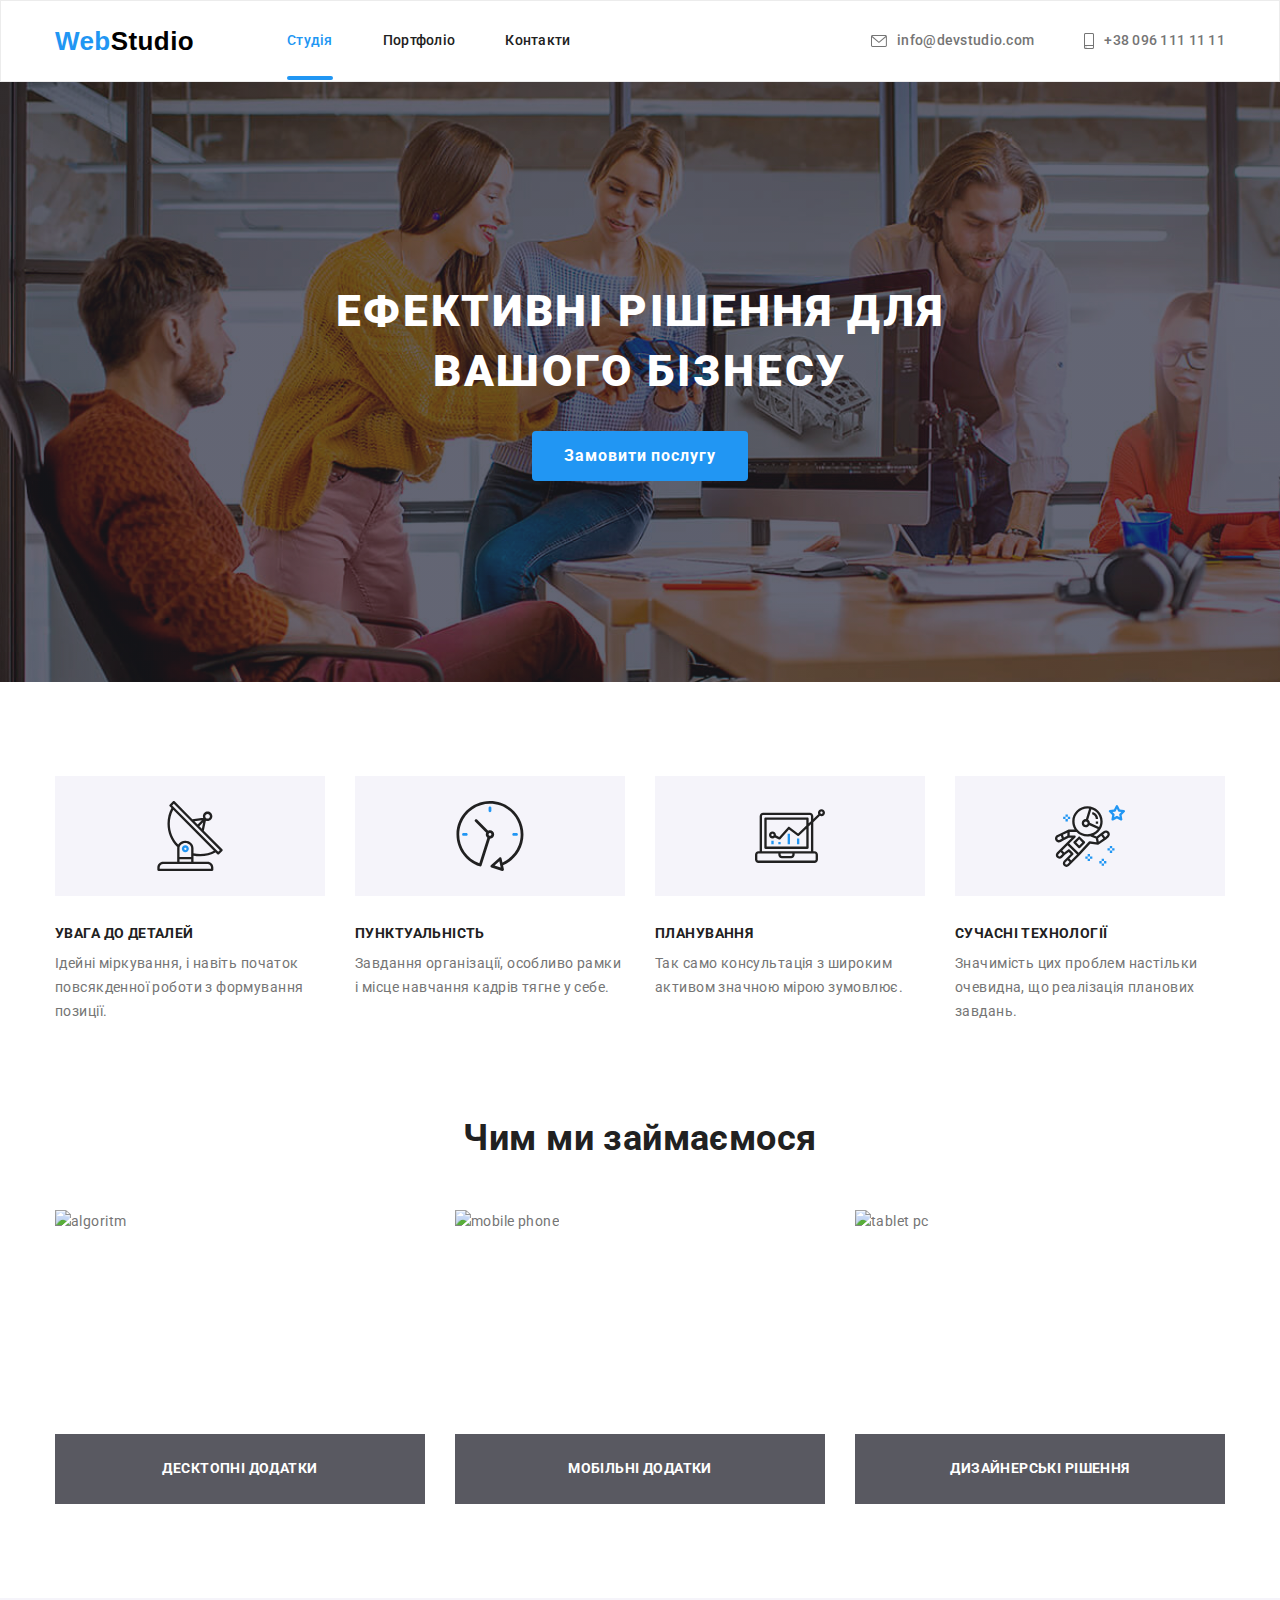
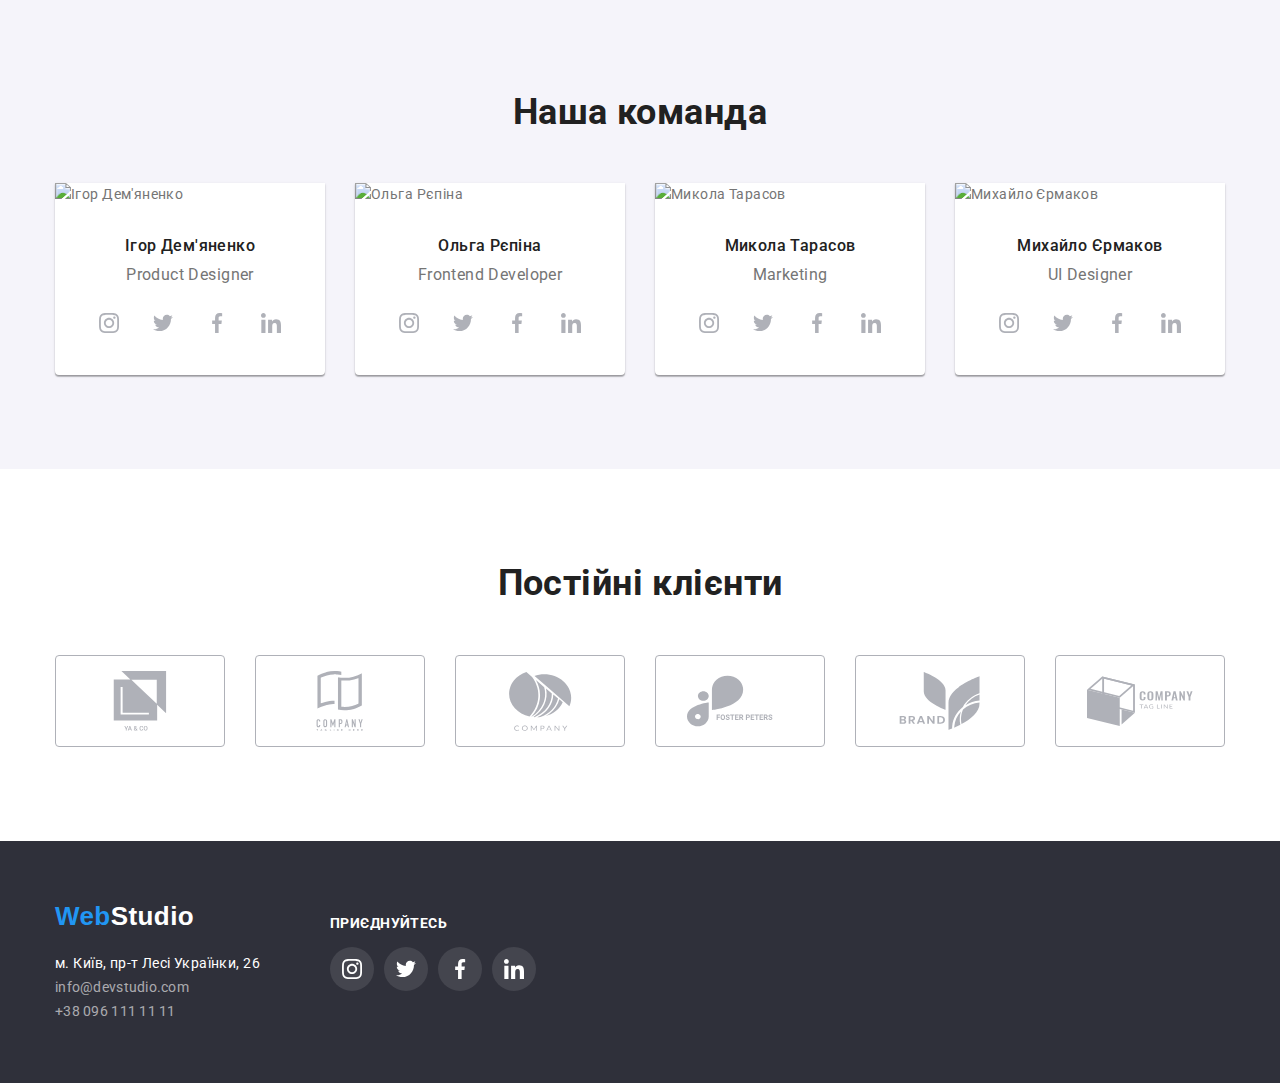
==== index.html @ 23b38a07 "виконує ДЗ5" ====
<!DOCTYPE html>
<html lang="uk">
  <head>
    <meta charset="UTF-8" />
    <meta http-equiv="X-UA-Compatible" content="IE=edge" />
    <meta name="viewport" content="width=device-width, initial-scale=1.0" />
    <title>Markup-HW</title>
    <link rel="preconnect" href="https://fonts.googleapis.com" />
    <link rel="preconnect" href="https://fonts.gstatic.com" crossorigin />
    <link
      href="https://fonts.googleapis.com/css2?family=Raleway:wght@700&family=Roboto:wght@400;500;700;900&display=swap"
      rel="stylesheet"
    />
    <link
      rel="stylesheet"
      href="https://cdnjs.cloudflare.com/ajax/libs/modern-normalize/1.1.0/modern-normalize.min.css"
    />
    <link rel="stylesheet" href="./css/styles.css" />
  </head>

  <body class="page">
    <div class="border-heder">
      <div class="container">
        <header class="page-header">
          <nav class="main-nav">
            <div class="logo-nav">
              <a href="./" class="logo"> <span class="web">Web</span>Studio </a>
            </div>
            <ul class="site-nav list">
              <li class="item">
                <a href="./index.html" class="link current">Студія</a>
              </li>
              <li class="item">
                <a href="./portfolio.html" class="link">Портфоліо</a>
              </li>
              <li class="item"><a href="" class="link">Контакти</a></li>
            </ul>
          </nav>
          <ul class="site-auth list">
            <li class="item">
              <a class="link" href="mailto:info@devstudio.com"
                ><svg class="icon-contacts" width="16" height="12">
                  <use href="./images/icons.svg#envelope"></use>
                </svg>
                info@devstudio.com</a
              >
            </li>
            <li class="item">
              <a class="link" href="tel:+380961111111"
                ><svg class="icon-contacts" width="10" height="16">
                  <use href="./images/icons.svg#smartphone"></use>
                </svg>
                +38 096 111 11 11</a
              >
            </li>
          </ul>
        </header>
      </div>
    </div>
    <main>
      <!-- <div class="overlay"> -->
      <section class="hero">
        <h1 class="title">
          Ефективні рішення для<br />
          вашого бізнесу
        </h1>
        <button type="button" class="button" data-modal-open>
          Замовити послугу
        </button>
      </section>
      <!-- </div> -->

      <section class="section no-padding">
        <div class="container">
          <h2 hidden>Наші переваги</h2>
          <ul class="feature-list">
            <li class="feature-element">
              <div class="feature-bgd">
                <svg class="icon-feature">
                  <use href="./images/icons.svg#antenna"></use>
                </svg>
              </div>
              <h3 class="title">УВАГА ДО ДЕТАЛЕЙ</h3>
              <p>
                Ідейні міркування, і навіть початок повсякденної роботи з
                формування позиції.
              </p>
            </li>
            <li class="feature-element">
              <div class="feature-bgd">
                <svg class="icon-feature">
                  <use href="./images/icons.svg#clock"></use>
                </svg>
              </div>
              <h3 class="title">ПУНКТУАЛЬНІСТЬ</h3>
              <p>
                Завдання організації, особливо рамки і місце навчання кадрів
                тягне у себе.
              </p>
            </li>
            <li class="feature-element">
              <div class="feature-bgd">
                <svg class="icon-feature">
                  <use href="./images/icons.svg#diagram"></use>
                </svg>
              </div>
              <h3 class="title">ПЛАНУВАННЯ</h3>
              <p>
                Так само консультація з широким активом значною мірою зумовлює.
              </p>
            </li>
            <li class="feature-element">
              <div class="feature-bgd">
                <svg class="icon-feature">
                  <use href="./images/icons.svg#astronaut"></use>
                </svg>
              </div>
              <h3 class="title">СУЧАСНІ ТЕХНОЛОГІЇ</h3>
              <p>
                Значимість цих проблем настільки очевидна, що реалізація
                планових завдань.
              </p>
            </li>
          </ul>
        </div>
      </section>

      <section class="section">
        <div class="container">
          <h2 class="title work">Чим ми займаємося</h2>
          <ul class="work-list">
            <li class="work-element">
              <img src="./images/img1.jpg" alt="algoritm" width="370" />
              <div class="work-text">
                <h3 class="title">Десктопні додатки</h3>
              </div>
            </li>
            <li class="work-element">
              <img src="./images/img2.jpg" alt="mobile phone" width="370" />
              <div class="work-text">
                <h3 class="title">Мобільні додатки</h3>
              </div>
            </li>
            <li class="work-element">
              <img src="./images/img3.jpg" alt="tablet pc" width="370" />
              <div class="work-text">
                <h3 class="title">Дизайнерські рішення</h3>
              </div>
            </li>
          </ul>
        </div>
      </section>

      <section class="section bgc">
        <div class="container">
          <h2 class="title team">Наша команда</h2>
          <ul class="team-list">
            <li class="team-element">
              <img
                src="./images/teamfoto1.jpg"
                alt="Ігор Дем'яненко"
                width="270"
              />
              <div class="team-item">
                <h3 class="title name">Ігор Дем'яненко</h3>
                <p class="text">Product Designer</p>

                <ul class="social-list list">
                  <li class="social-item item">
                    <a href="" class="social-link">
                      <svg class="social-icon">
                        <use href="./images/icons.svg#instagram"></use>
                      </svg>
                    </a>
                  </li>
                  <li class="social-item item">
                    <a href="" class="social-link">
                      <svg class="social-icon">
                        <use href="./images/icons.svg#twitter"></use>
                      </svg>
                    </a>
                  </li>
                  <li class="social-item item">
                    <a href="" class="social-link">
                      <svg class="social-icon">
                        <use href="./images/icons.svg#facebook"></use>
                      </svg>
                    </a>
                  </li>
                  <li class="social-item item">
                    <a href="" class="social-link">
                      <svg class="social-icon">
                        <use href="./images/icons.svg#linkedin"></use>
                      </svg>
                    </a>
                  </li>
                </ul>
              </div>
            </li>
            <li class="team-element">
              <img
                src="./images/teamfoto2.jpg"
                alt="Ольга Рєпіна"
                width="270"
              />
              <div class="team-item">
                <h3 class="title name">Ольга Рєпіна</h3>
                <p class="text">Frontend Developer</p>
                <ul class="social-list list">
                  <li class="social-item item">
                    <a href="" class="social-link">
                      <svg class="social-icon">
                        <use href="./images/icons.svg#instagram"></use>
                      </svg>
                    </a>
                  </li>
                  <li class="social-item item">
                    <a href="" class="social-link">
                      <svg class="social-icon">
                        <use href="./images/icons.svg#twitter"></use>
                      </svg>
                    </a>
                  </li>
                  <li class="social-item item">
                    <a href="" class="social-link">
                      <svg class="social-icon">
                        <use href="./images/icons.svg#facebook"></use>
                      </svg>
                    </a>
                  </li>
                  <li class="social-item item">
                    <a href="" class="social-link">
                      <svg class="social-icon">
                        <use href="./images/icons.svg#linkedin"></use>
                      </svg>
                    </a>
                  </li>
                </ul>
              </div>
            </li>
            <li class="team-element">
              <img
                src="./images/teamfoto3.jpg"
                alt="Микола Тарасов"
                width="270"
              />
              <div class="team-item">
                <h3 class="title name">Микола Тарасов</h3>
                <p class="text">Marketing</p>
                <ul class="social-list list">
                  <li class="social-item item">
                    <a href="" class="social-link">
                      <svg class="social-icon">
                        <use href="./images/icons.svg#instagram"></use>
                      </svg>
                    </a>
                  </li>
                  <li class="social-item item">
                    <a href="" class="social-link">
                      <svg class="social-icon">
                        <use href="./images/icons.svg#twitter"></use>
                      </svg>
                    </a>
                  </li>
                  <li class="social-item item">
                    <a href="" class="social-link">
                      <svg class="social-icon">
                        <use href="./images/icons.svg#facebook"></use>
                      </svg>
                    </a>
                  </li>
                  <li class="social-item item">
                    <a href="" class="social-link">
                      <svg class="social-icon">
                        <use href="./images/icons.svg#linkedin"></use>
                      </svg>
                    </a>
                  </li>
                </ul>
              </div>
            </li>
            <li class="team-element">
              <img
                src="./images/teamfoto4.jpg"
                alt="Михайло Єрмаков"
                width="270"
              />
              <div class="team-item">
                <h3 class="title name">Михайло Єрмаков</h3>
                <p class="text">UI Designer</p>
                <ul class="social-list list">
                  <li class="social-item item">
                    <a href="" class="social-link">
                      <svg class="social-icon">
                        <use href="./images/icons.svg#instagram"></use>
                      </svg>
                    </a>
                  </li>
                  <li class="social-item item">
                    <a href="" class="social-link">
                      <svg class="social-icon">
                        <use href="./images/icons.svg#twitter"></use>
                      </svg>
                    </a>
                  </li>
                  <li class="social-item item">
                    <a href="" class="social-link">
                      <svg class="social-icon">
                        <use href="./images/icons.svg#facebook"></use>
                      </svg>
                    </a>
                  </li>
                  <li class="social-item item">
                    <a href="" class="social-link">
                      <svg class="social-icon">
                        <use href="./images/icons.svg#linkedin"></use>
                      </svg>
                    </a>
                  </li>
                </ul>
              </div>
            </li>
          </ul>
        </div>
      </section>

      <section class="section">
        <div class="container">
          <h2 class="title clients">Постійні клієнти</h2>
          <ul class="clients-list list">
            <li class="item">
              <a href="" class="btn-clients">
                <svg class="btn-icon">
                  <use href="./images/icons.svg#logo1"></use>
                </svg>
              </a>
            </li>
            <li class="item">
              <a href="" class="btn-clients">
                <svg class="btn-icon">
                  <use href="./images/icons.svg#logo2"></use>
                </svg>
              </a>
            </li>
            <li class="item">
              <a href="" class="btn-clients">
                <svg class="btn-icon">
                  <use href="./images/icons.svg#logo3"></use>
                </svg>
              </a>
            </li>
            <li class="item">
              <a href="" class="btn-clients">
                <svg class="btn-icon">
                  <use href="./images/icons.svg#logo4"></use>
                </svg>
              </a>
            </li>
            <li class="item">
              <a href="" class="btn-clients">
                <svg class="btn-icon">
                  <use href="./images/icons.svg#logo5"></use>
                </svg>
              </a>
            </li>
            <li class="item">
              <a href="" class="btn-clients">
                <svg class="btn-icon">
                  <use href="./images/icons.svg#logo6"></use>
                </svg>
              </a>
            </li>
          </ul>
        </div>
      </section>
    </main>

    <footer>
      <div class="container">
        <ul class="footer-section">
          <li class="footer-item">
            <a href="./" class="logo footer-logo">
              <span class="web">Web</span>Studio
            </a>
            <address>
              <ul class="footer-list">
                <li>м. Київ, пр-т Лесі Українки, 26</li>
                <li>
                  <a href="mailto:info@devstudio.com" class="info link"
                    >info@devstudio.com</a
                  >
                </li>
                <li>
                  <a href="tel:+380961111111" class="info link"
                    >+38 096 111 11 11</a
                  >
                </li>
              </ul>
            </address>
          </li>
          <li class="footer-item">
            <div class="footer-social">
              <h3 class="footer-title">приєднуйтесь</h3>
              <ul class="social-list list">
                <li class="social-item item">
                  <a href="" class="social-link footer-link">
                    <svg class="social-icon">
                      <use href="./images/icons.svg#instagram"></use>
                    </svg>
                  </a>
                </li>
                <li class="social-item item">
                  <a href="" class="social-link footer-link">
                    <svg class="social-icon">
                      <use href="./images/icons.svg#twitter"></use>
                    </svg>
                  </a>
                </li>
                <li class="social-item item">
                  <a href="" class="social-link footer-link">
                    <svg class="social-icon">
                      <use href="./images/icons.svg#facebook"></use>
                    </svg>
                  </a>
                </li>
                <li class="social-item item">
                  <a href="" class="social-link footer-link">
                    <svg class="social-icon">
                      <use href="./images/icons.svg#linkedin"></use>
                    </svg>
                  </a>
                </li>
              </ul>
            </div>
          </li>
        </ul>
      </div>
    </footer>
    <!--- MODAL -------------------------->
    <div class="backdrop is-hidden" data-modal>
      <div class="modal">
        <button type="button" class="modal-close" data-modal-close>
          <svg class="icon-close" width="30" height="30">
            <use href="./images/icons.svg#close"></use>
          </svg>
        </button>
      </div>
    </div>
    <script src="./js/modal.js"></script>
  </body>
</html>
---- css/styles.css ----
:root {
  --primary-text-color: #757575;
  --title-text-color: #212121;
  --accent-color: #2196f3;
  --button-bg-color: #f5f4fa;
  --primary-wite-color: #ffffff;
  --secondary-background-color: #2f303a;
  --primary-black-color: #000000;
  --primary-bg-color: #f5f5f5;
  --header-border-color: #ececec;
}

/* -----------------------body----------------------- */

.page {
  background-color: var(--primary-wite-color);
  color: var(--primary-text-color);
  font-family: "Roboto", sans-serif;
  letter-spacing: 0.03em;
  font-weight: 400;
  font-size: 14px;
  line-height: 1.71;
}

.list,
.projects-list,
.feature-list,
.work-list,
.team-list,
.footer-list,
.clients-list,
.footer-section {
  padding: 0;
  margin: 0;
  list-style: none;
}

.logo {
  display: block;
  color: var(--primary-black-color);
  font-family: "Releway", sans-serif;
  font-weight: 700;
  font-size: 26px;
  line-height: 1.19;
  text-decoration: none;
}

.logo-nav {
  margin-right: 93px;
}

.logo .web {
  color: var(--accent-color);
}

.site-nav,
.site-auth,
.main-nav,
.page-header {
  display: flex;
  align-items: center;
}

.border-heder {
  border: 1px solid var(--header-border-color);
}

.site-nav .item + .item,
.site-auth .item + .item {
  margin-left: 50px;
}

.site-auth {
  margin-left: auto;
}

.site-nav .link {
  padding-top: 32px;
  padding-bottom: 32px;
  color: var(--title-text-color);
  font-weight: 500;
  font-size: 14px;
  line-height: 1.14;
  text-decoration: none;
  transition: color 250ms cubic-bezier(0.4, 0, 0.2, 1);
}

.site-auth .link {
  display: block;
  padding-top: 32px;
  padding-bottom: 32px;
  color: var(--primary-text-color);
  font-weight: 500;
  font-size: 14px;
  line-height: 1.14;
  text-decoration: none;
  display: flex;
  flex-direction: row;
  align-items: center;
  transition: color 250ms cubic-bezier(0.4, 0, 0.2, 1);
}

.icon-contacts {
  margin-right: 10px;
  fill: var(--primary-text-color);
  transition: fill 250ms cubic-bezier(0.4, 0, 0.2, 1);
}

.site-auth .link:hover .icon-contacts {
  fill: var(--accent-color);
}

.site-nav .link.current {
  color: var(--accent-color);
}

.link.current {
  position: relative;
  }

.link.current::after {
  content: "";

  position: absolute;
  bottom: 0;

  display: block;
  width: 100%;
  height: 4px;
  background-color: var(--accent-color);
  border-radius: 2px;
}

.site-nav .link:hover,
.site-nav .link:focus,
.site-auth .link:hover,
.site-auth .link:focus {
  color: var(--accent-color);
}

.link {
  letter-spacing: 0.02em;
}

.main-container {
  padding-top: 94px;
  padding-bottom: 94px;
}

.container {
  margin-left: auto;
  margin-right: auto;
  width: 1200px;
  padding-left: 15px;
  padding-right: 15px;
}

/*----------------------- Hero----------------------- */
.container h1 {
  display: none;
}

.hero {
  max-width: 1600px;
  height: 600px;
  margin-left: auto;
  margin-right: auto;
  background-image: linear-gradient(
      to right,
      rgba(47, 48, 58, 0.4),
      rgba(47, 48, 58, 0.4)
    ),
    url("../images/heroimg.svg");
  background-color: #c4c4c4;
  text-align: center;
  padding: 200px 0;
}

.hero .title {
  margin-top: 0;
  color: var(--primary-wite-color);
  letter-spacing: 0.06em;
  font-weight: 900;
  font-size: 44px;
  line-height: 1.36;
  text-align: center;
  text-transform: uppercase;
}

/*----------------------- section----------------------- */

.section {
  padding-top: 94px;
  padding-bottom: 94px;
}

.container .section {
  width: 1200px;
  padding-left: 15px;
  padding-right: 15px;
  margin-left: auto;
  margin-right: auto;
}

.bgc {
  background-color: var(--button-bg-color);
}

.section.no-padding {
  padding-top: 94;
  padding-bottom: 0;
}

.section-project {
  width: 1200px;
  padding-left: 15px;
  padding-right: 15px;
  margin-left: auto;
  margin-right: auto;
}

.section .title {
  margin-top: 0;
  margin-bottom: 10px;
  color: var(--title-text-color);
}

.section .name {
  font-weight: 500;
  font-size: 16px;
  line-height: 1.18;
  text-align: center;
}

.feature-list .title {
  font-weight: 700;
  font-size: 14px;
  line-height: 1.14;
}

.feature-bgd {
  display: flex;
  align-items: center;
  justify-content: center;
  height: 120px;
  width: 270px;
  margin-bottom: 30px;
  background-color: var(--button-bg-color);
}
.icon-feature {
  height: 70px;
  width: 70px;
}

.work-list,
.team-list,
.projects-list {
  display: flex;
  flex-wrap: wrap;
}

.feature-list {
  display: flex;
}

.container .btn-list {
  display: flex;
  justify-content: center;
  padding: 0;
  margin-bottom: 50px;
  list-style: none;
}

.feature-list p {
  margin-top: 0;
  margin-bottom: 0px;
}

.section .work,
.section .team,
.section .clients {
  font-weight: 700;
  font-size: 36px;
  line-height: 1.16;
  text-align: center;
  margin-bottom: 50px;
}

.project-item {
  padding-top: 20px;
  padding-right: 24px;
  padding-bottom: 20px;
  padding-left: 24px;
}

.projects-list .title {
  margin-top: 0;
  margin-bottom: 4px;
  font-weight: 700;
  font-size: 18px;
  line-height: 2;
  color: var(--title-text-color);
}

.projects-list .text {
  margin-top: 0;
  margin-bottom: 0;
  font-weight: 400;
  font-size: 16px;
  line-height: 1.87;
}

.team-list .text {
  margin-top: 0;
  margin-bottom: 0;
  font-weight: 400;
  font-size: 16px;
  line-height: 1.18;
  text-align: center;
}

.team-item {
  padding: 30px;
}

.project-element {
  width: 370px;
  margin-right: 30px;
  margin-bottom: 30px;
  border: 1px solid #eeeeee;
  cursor: pointer;
  transition: box-shadow 250ms cubic-bezier(0.4, 0, 0.2, 1);
}

.project-overlay {
  position: relative;
  overflow: hidden;
}

.overlay-text {
  position: absolute;
  bottom: 0;
  transform: translateY(100%);
  transition: transform 250ms cubic-bezier(0.4, 0, 0.2, 1);
  padding: 63px 24px;
  /* width: 100%; */
  height: 100%;
  background-color: rgba(33, 150, 243, 0.9);
  font-weight: 400;
  font-size: 18px;
  line-height: 1.56;
  letter-spacing: 0.03em;
  color: #ffffff;
  opacity: 0;
}

.overlay-text p {
  margin: 0;
}

.project-element:hover .overlay-text {
  opacity: 1;
  transform: translate(0);
}

.project-element:hover,
.project-element:focus {
  box-shadow: 0px 1px 1px rgba(0, 0, 0, 0.12), 0px 4px 4px rgba(0, 0, 0, 0.06),
    1px 4px 6px rgba(0, 0, 0, 0.16);
}

.project-element:nth-child(3n) {
  margin-right: 0;
}

.project-element:nth-last-child(-n + 3) {
  margin-bottom: 0;
}

.work-element {
  position: relative;
  width: 370px;
  height: 294px;
  margin-right: 30px;
}

.work-text {
  position: absolute;
  bottom: 0;
  width: 370px;
  height: 70px;
  background-color: rgba(47, 48, 58, 0.8);
}

.work-list .title {
  margin: 0;
  padding-top: 27px;
  font-weight: 700;
  font-size: 14px;
  line-height: 1.14;
  text-align: center;
  letter-spacing: 0.03em;
  text-transform: uppercase;

  color: var(--primary-wite-color);
}

.work-element:nth-child(3n) {
  margin-right: 0;
}

.team-element {
  width: 270px;
  margin-right: 30px;
  background: var(--primary-wite-color);
  box-shadow: 0px 1px 3px rgba(0, 0, 0, 0.12), 0px 1px 1px rgba(0, 0, 0, 0.14),
    0px 2px 1px rgba(0, 0, 0, 0.2);
  border-radius: 0px 0px 4px 4px;
}

.team-element:nth-child(4n) {
  margin-right: 0;
}

.feature-element {
  width: 270px;
  margin-right: 30px;
}

.feature-element:nth-child(4n) {
  margin-right: 0;
}

/*----------------------- button----------------------- */

.btn-list .item + .item {
  margin-left: 8px;
}

.button {
  font-family: inherit;
  background-color: var(--button-bg-color);
  border: none;
  cursor: pointer;
  border-radius: 4px;
}

.hero .button {
  background-color: var(--accent-color);
  color: var(--primary-wite-color);
  font-weight: 700;
  font-size: 16px;
  line-height: 1.88;
  align-items: center;
  text-align: center;
  letter-spacing: 0.06em;
  padding: 10px 32px;
  transition: background-color 250ms cubic-bezier(0.4, 0, 0.2, 1);
}

.hero .button:hover,
.hero .button:focus {
  background-color: #188ce8;
}

.list .button {
  color: var(--title-text-color);
  background-color: var(--button-bg-color);
  padding: 6px 22px;
  font-weight: 500;
  font-size: 16px;
  line-height: 1.62;
  transition: color 250ms cubic-bezier(0.4, 0, 0.2, 1),
    background-color 250ms cubic-bezier(0.4, 0, 0.2, 1),
    text-shadow 250ms cubic-bezier(0.4, 0, 0.2, 1);
}

.list .button:hover,
.list .button:focus {
  color: var(--primary-wite-color);
  background-color: var(--accent-color);
  text-shadow: 0px 4px 4px rgba(0, 0, 0, 0.25);
}
/*----------------------- social----------------------- */

.social-icon {
  width: 20px;
  height: 20px;
  fill: currentColor;
  transition: fill 250ms cubic-bezier(0.4, 0, 0.2, 1);
}

.social-link {
  display: flex;
  align-items: center;
  justify-content: center;
  background-color: var(--primary-wite-color);
  width: 44px;
  height: 44px;
  border: none;
  padding: 0;
  color: #afb1b8;
  transition: background-color 250ms cubic-bezier(0.4, 0, 0.2, 1),
    border-radius 250ms cubic-bezier(0.4, 0, 0.2, 1);
}
.social-list .item + .item {
  margin-left: 10px;
}
.social-link:hover,
.social-link:focus {
  background-color: #2196f3;
  border-radius: 50%;
  cursor: pointer;
}
.social-link:hover .social-icon,
.social-link:focus .social-icon {
  fill: var(--primary-wite-color);
}

.social-list {
  margin-top: 16px;
}
/*----------------------- clients----------------------- */

.btn-icon {
  width: 106px;
  height: 60px;
  fill: #afb1b8;
  transition: fill 250ms cubic-bezier(0.4, 0, 0.2, 1);
}

.btn-clients:hover .btn-icon,
.btn-clients:focus .btn-icon {
  fill: #2196f3;
}

.btn-clients:hover,
.btn-clients:focus {
  border-color: #2196f3;
}

.btn-clients {
  display: flex;
  align-items: center;
  justify-content: center;
  width: 170px;
  height: 92px;
  border: 1px solid #afb1b8;
  border-radius: 4px;
  cursor: pointer;
  transition: border-color 250ms cubic-bezier(0.4, 0, 0.2, 1);
}

.clients-list,
.social-list {
  display: flex;
  justify-content: center;
}

.clients-list .item + .item {
  margin-left: 30px;
}

/*----------------------- MODAL-----------------------*/

.backdrop {
  position: fixed;
  top: 0;
  left: 0;
  content: "";
  width: 100%;
  height: 100%;
  background-color: rgba(0, 0, 0, 0.2);
  transition: opacity 250ms linear, visibility 250ms linear;
}

.backdrop.is-hidden {
  opacity: 0;
  visibility: hidden;
  pointer-events: none;
}

.backdrop.is-hidden .modal {
  transform: translate(-50%, -50%) scaleY(0);
}

.modal {
  position: absolute;
  top: 50%;
  left: 50%;
  transform: translate(-50%, -50%);
  min-width: 528px;
  min-height: 581px;
  border-radius: 4px;
  background-color: var(--primary-wite-color);
  transform: translate(-50%, -50%) scaleY(1);
  transition: transform 250ms linear;
}

.modal-close {
  position: absolute;
  top: 8px;
  right: 8px;
  cursor: pointer;

  display: flex;
  align-items: center;
  justify-content: center;
  border: none;
  background-color: var(--primary-wite-color);
  padding: 0;
  color: rgba(0, 0, 0, 0.1);
}

/*----------------------- Footer-----------------------*/

footer {
  background: var(--secondary-background-color);
  padding-top: 60px;
  padding-bottom: 60px;
}

.footer-logo {
  color: var(--primary-wite-color);
  margin-bottom: 20px;
}

.footer-list .link {
  color: var(--primary-text-color);
  font-weight: 500;
  font-size: 14px;
  line-height: 1.14;
  text-decoration: none;
}

address {
  font-style: normal;
  color: var(--primary-wite-color);
}

.footer-list .info {
  color: rgba(255, 255, 255, 0.6);
  font-weight: 400;
  font-size: 14px;
  line-height: 1.71;
}

.footer-social {
  margin-top: 12px;
  margin-left: 70px;
}

.footer-title {
  font-weight: 700;
  font-size: 14px;
  line-height: 16px;
  letter-spacing: 1.14;
  text-transform: uppercase;
  color: var(--primary-wite-color);
}

.footer-link {
  background-color: rgba(255, 255, 255, 0.1);
  border-radius: 50%;
  color: var(--primary-wite-color);
}

.footer-section {
  display: flex;
}
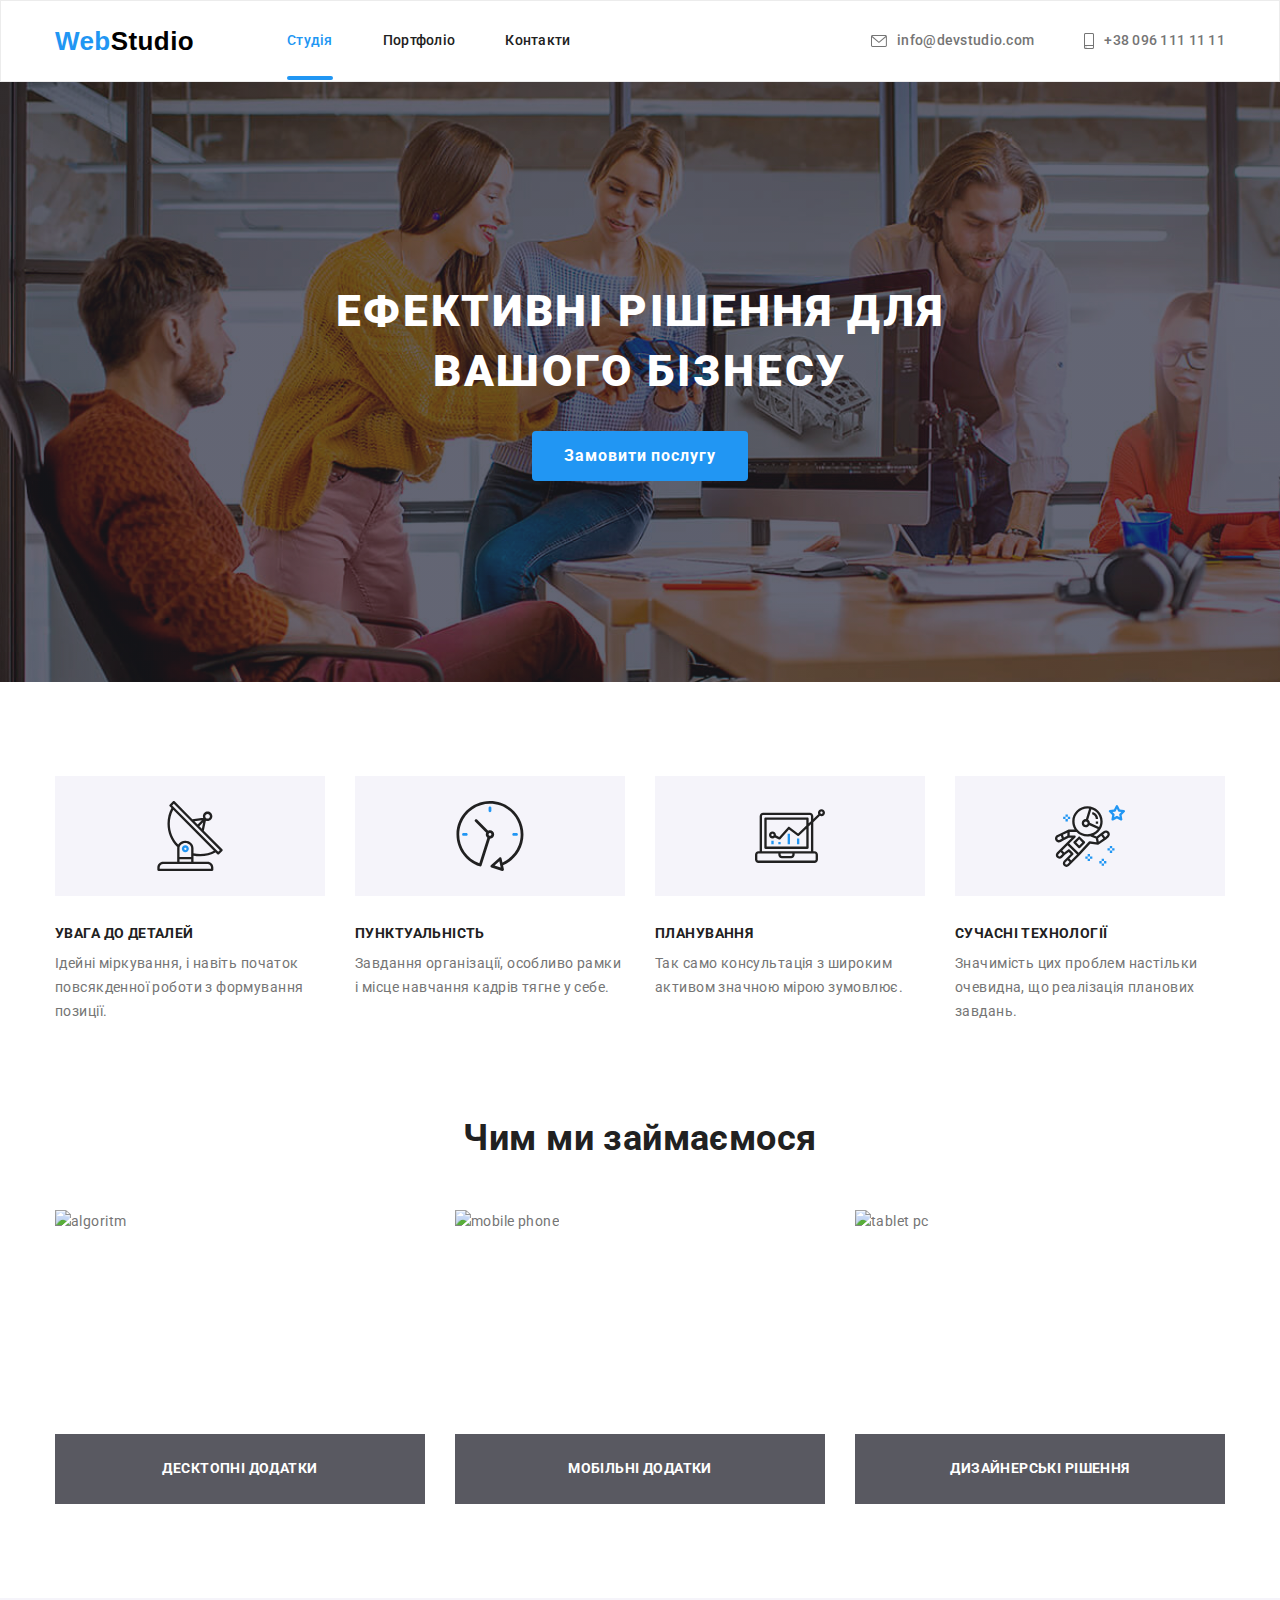
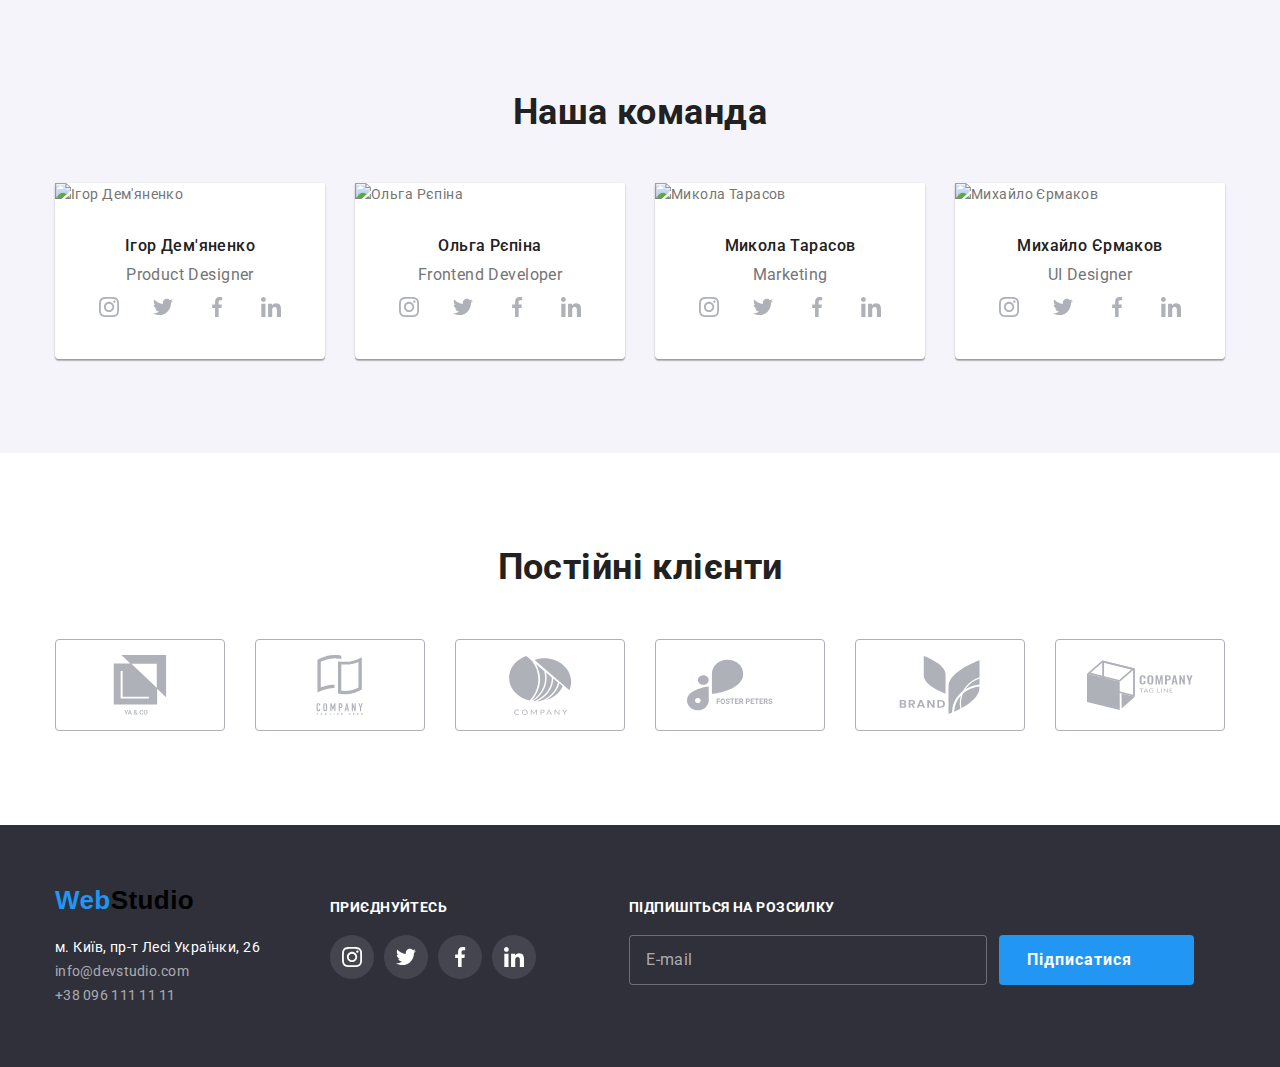
==== commit e5f955d0: "HW-7.1" ====
--- a/index.html
+++ b/index.html
@@ -16,6 +16,7 @@
       href="https://cdnjs.cloudflare.com/ajax/libs/modern-normalize/1.1.0/modern-normalize.min.css"
     />
     <link rel="stylesheet" href="./css/styles.css" />
+    <link rel="stylesheet" href="./css/main.min.css" />
   </head>
 
   <body class="page">
@@ -433,10 +434,32 @@
               </ul>
             </div>
           </li>
+          <li class="footer-item">
+            <div class="footer-form">
+              <p class="footer-title">Підпишіться на розсилку</p>
+              <form class="footer-field">
+                <label for="footer-input"></label>
+                <input
+                  class="footer-input"
+                  type="email"
+                  placeholder="E-mail"
+                  id="footer-input" name="footer-input"
+                />
+                <button type="submit" class="button">
+                  Підписатися
+                  <svg class="icon-footer" width="24" height="24">
+                    <use href="./images/icons.svg#iconsend"></use>
+                  </svg>
+                </button>
+              </form>
+            </div>
+          </li>
         </ul>
       </div>
     </footer>
-    <!--- MODAL -------------------------->
+
+    <!--- MODAL --------------->
+
     <div class="backdrop is-hidden" data-modal>
       <div class="modal">
         <button type="button" class="modal-close" data-modal-close>
@@ -444,8 +467,56 @@
             <use href="./images/icons.svg#close"></use>
           </svg>
         </button>
+
+        <p class="modal-title">Залиште свої дані, ми вам передзвонимо</p>
+        <form class="modal-form">
+          <div class="form-field">
+            <label for="name" class="form-lable">Ім'я</label>
+            <input class="form-input" type="text" name="name" id="name" />
+            <svg class="icon-modal" width="18" height="18">
+              <use href="./images/icons.svg#personblack"></use>
+            </svg>
+          </div>
+          <div class="form-field">
+            <label for="tel" class="form-lable">Телефон</label>
+            <input class="form-input" type="tel" name="tel" id="tel" />
+            <svg class="icon-modal" width="18" height="18">
+              <use href="./images/icons.svg#phoneblack"></use>
+            </svg>
+          </div>
+          <div class="form-field">
+            <label for="mail" class="form-lable">Пошта</label>
+            <input class="form-input" type="email" name="mail" id="mail" />
+            <svg class="icon-modal" width="18" height="18">
+              <use href="./images/icons.svg#emailblack"></use>
+            </svg>
+          </div>
+          <div class="form-field">
+            <label for="comment" class="form-lable">Коментар</label>
+            <textarea
+              class="comment"
+              name="comment"
+              id="comment"
+              placeholder="Введіть текст"
+            ></textarea>
+          </div>
+          <div class="form-field">
+            <label for="policy" class="label-checkbox"
+              ><input
+                class="checkbox"
+                type="checkbox"
+                name="policy"
+                id="policy"
+              />
+              <span class="icon-checkbox"> </span>Погоджуюся з розсилкою та
+              приймаю <a href="" class="checkbox-link">Умови договору</a></label
+            >
+          </div>
+          <button type="submit" class="button">Відправити</button>
+        </form>
       </div>
     </div>
+
     <script src="./js/modal.js"></script>
   </body>
 </html>
--- a/css/styles.css
+++ b/css/styles.css
@@ -1,191 +1,12 @@
-:root {
-  --primary-text-color: #757575;
-  --title-text-color: #212121;
-  --accent-color: #2196f3;
-  --button-bg-color: #f5f4fa;
-  --primary-wite-color: #ffffff;
-  --secondary-background-color: #2f303a;
-  --primary-black-color: #000000;
-  --primary-bg-color: #f5f5f5;
-  --header-border-color: #ececec;
-}
 
 /* -----------------------body----------------------- */
 
-.page {
-  background-color: var(--primary-wite-color);
-  color: var(--primary-text-color);
-  font-family: "Roboto", sans-serif;
-  letter-spacing: 0.03em;
-  font-weight: 400;
-  font-size: 14px;
-  line-height: 1.71;
-}
-
-.list,
-.projects-list,
-.feature-list,
-.work-list,
-.team-list,
-.footer-list,
-.clients-list,
-.footer-section {
-  padding: 0;
-  margin: 0;
-  list-style: none;
-}
-
-.logo {
-  display: block;
-  color: var(--primary-black-color);
-  font-family: "Releway", sans-serif;
-  font-weight: 700;
-  font-size: 26px;
-  line-height: 1.19;
-  text-decoration: none;
-}
-
-.logo-nav {
-  margin-right: 93px;
-}
-
-.logo .web {
-  color: var(--accent-color);
-}
-
-.site-nav,
-.site-auth,
-.main-nav,
-.page-header {
-  display: flex;
-  align-items: center;
-}
-
-.border-heder {
-  border: 1px solid var(--header-border-color);
-}
-
-.site-nav .item + .item,
-.site-auth .item + .item {
-  margin-left: 50px;
-}
-
-.site-auth {
-  margin-left: auto;
-}
-
-.site-nav .link {
-  padding-top: 32px;
-  padding-bottom: 32px;
-  color: var(--title-text-color);
-  font-weight: 500;
-  font-size: 14px;
-  line-height: 1.14;
-  text-decoration: none;
-  transition: color 250ms cubic-bezier(0.4, 0, 0.2, 1);
-}
-
-.site-auth .link {
-  display: block;
-  padding-top: 32px;
-  padding-bottom: 32px;
-  color: var(--primary-text-color);
-  font-weight: 500;
-  font-size: 14px;
-  line-height: 1.14;
-  text-decoration: none;
-  display: flex;
-  flex-direction: row;
-  align-items: center;
-  transition: color 250ms cubic-bezier(0.4, 0, 0.2, 1);
-}
-
-.icon-contacts {
-  margin-right: 10px;
-  fill: var(--primary-text-color);
-  transition: fill 250ms cubic-bezier(0.4, 0, 0.2, 1);
-}
-
-.site-auth .link:hover .icon-contacts {
-  fill: var(--accent-color);
-}
-
-.site-nav .link.current {
-  color: var(--accent-color);
-}
-
-.link.current {
-  position: relative;
-  }
-
-.link.current::after {
-  content: "";
-
-  position: absolute;
-  bottom: 0;
-
-  display: block;
-  width: 100%;
-  height: 4px;
-  background-color: var(--accent-color);
-  border-radius: 2px;
-}
-
-.site-nav .link:hover,
-.site-nav .link:focus,
-.site-auth .link:hover,
-.site-auth .link:focus {
-  color: var(--accent-color);
-}
-
-.link {
-  letter-spacing: 0.02em;
-}
-
-.main-container {
-  padding-top: 94px;
-  padding-bottom: 94px;
-}
-
-.container {
-  margin-left: auto;
-  margin-right: auto;
-  width: 1200px;
-  padding-left: 15px;
-  padding-right: 15px;
-}
+
+
+
 
 /*----------------------- Hero----------------------- */
-.container h1 {
-  display: none;
-}
-
-.hero {
-  max-width: 1600px;
-  height: 600px;
-  margin-left: auto;
-  margin-right: auto;
-  background-image: linear-gradient(
-      to right,
-      rgba(47, 48, 58, 0.4),
-      rgba(47, 48, 58, 0.4)
-    ),
-    url("../images/heroimg.svg");
-  background-color: #c4c4c4;
-  text-align: center;
-  padding: 200px 0;
-}
-
-.hero .title {
-  margin-top: 0;
-  color: var(--primary-wite-color);
-  letter-spacing: 0.06em;
-  font-weight: 900;
-  font-size: 44px;
-  line-height: 1.36;
-  text-align: center;
-  text-transform: uppercase;
-}
+
 
 /*----------------------- section----------------------- */
 
@@ -194,13 +15,7 @@
   padding-bottom: 94px;
 }
 
-.container .section {
-  width: 1200px;
-  padding-left: 15px;
-  padding-right: 15px;
-  margin-left: auto;
-  margin-right: auto;
-}
+
 
 .bgc {
   background-color: var(--button-bg-color);
@@ -263,18 +78,7 @@
   display: flex;
 }
 
-.container .btn-list {
-  display: flex;
-  justify-content: center;
-  padding: 0;
-  margin-bottom: 50px;
-  list-style: none;
-}
-
-.feature-list p {
-  margin-top: 0;
-  margin-bottom: 0px;
-}
+
 
 .section .work,
 .section .team,
@@ -340,10 +144,7 @@
 .overlay-text {
   position: absolute;
   bottom: 0;
-  transform: translateY(100%);
-  transition: transform 250ms cubic-bezier(0.4, 0, 0.2, 1);
   padding: 63px 24px;
-  /* width: 100%; */
   height: 100%;
   background-color: rgba(33, 150, 243, 0.9);
   font-weight: 400;
@@ -351,16 +152,17 @@
   line-height: 1.56;
   letter-spacing: 0.03em;
   color: #ffffff;
-  opacity: 0;
-}
-
-.overlay-text p {
-  margin: 0;
-}
+  /* opacity: 0; */
+  overflow: auto;
+  transform: translateY(101%);
+  transition: transform 250ms cubic-bezier(0.4, 0, 0.2, 1);
+}
+
+
 
 .project-element:hover .overlay-text {
   opacity: 1;
-  transform: translate(0);
+  transform: translateY(0);
 }
 
 .project-element:hover,
@@ -369,13 +171,6 @@
     1px 4px 6px rgba(0, 0, 0, 0.16);
 }
 
-.project-element:nth-child(3n) {
-  margin-right: 0;
-}
-
-.project-element:nth-last-child(-n + 3) {
-  margin-bottom: 0;
-}
 
 .work-element {
   position: relative;
@@ -405,9 +200,6 @@
   color: var(--primary-wite-color);
 }
 
-.work-element:nth-child(3n) {
-  margin-right: 0;
-}
 
 .team-element {
   width: 270px;
@@ -418,18 +210,13 @@
   border-radius: 0px 0px 4px 4px;
 }
 
-.team-element:nth-child(4n) {
-  margin-right: 0;
-}
+
 
 .feature-element {
   width: 270px;
   margin-right: 30px;
 }
 
-.feature-element:nth-child(4n) {
-  margin-right: 0;
-}
 
 /*----------------------- button----------------------- */
 
@@ -445,7 +232,9 @@
   border-radius: 4px;
 }
 
-.hero .button {
+.hero .button,
+.modal .button,
+.footer-item .button {
   background-color: var(--accent-color);
   color: var(--primary-wite-color);
   font-weight: 700;
@@ -498,6 +287,7 @@
   width: 44px;
   height: 44px;
   border: none;
+  border-radius: 50%;
   padding: 0;
   color: #afb1b8;
   transition: background-color 250ms cubic-bezier(0.4, 0, 0.2, 1),
@@ -588,7 +378,8 @@
   position: absolute;
   top: 50%;
   left: 50%;
-  transform: translate(-50%, -50%);
+  padding: 40px;
+  /* transform: translate(-50%, -50%); */
   min-width: 528px;
   min-height: 581px;
   border-radius: 4px;
@@ -612,6 +403,14 @@
   color: rgba(0, 0, 0, 0.1);
 }
 
+.icon-close {
+  transition: fill 250ms cubic-bezier(0.4, 0, 0.2, 1);
+}
+
+.modal-close:hover .icon-close{
+  fill: var(--accent-color);
+}
+
 /*----------------------- Footer-----------------------*/
 
 footer {
@@ -645,12 +444,17 @@
   line-height: 1.71;
 }
 
+li .footer-item :nth-child(1) {
+  width: 231px;
+}
+
 .footer-social {
   margin-top: 12px;
   margin-left: 70px;
 }
 
 .footer-title {
+  margin-bottom: 20px;
   font-weight: 700;
   font-size: 14px;
   line-height: 16px;
@@ -668,3 +472,227 @@
 .footer-section {
   display: flex;
 }
+
+/*----------------------- FORMS-----------------------*/
+
+.modal-title {
+  /* margin-top: 40px; */
+  margin-bottom: 12px;
+  color: var(--title-text-color);
+  font-weight: 700;
+  font-size: 20px;
+  line-height: 1.15;
+  margin-top: 0;
+  text-align: center;
+  letter-spacing: 0.03em;
+}
+
+.form-field {
+  position: relative;
+  display: flex;
+  flex-direction: column;
+  margin-bottom: 10px;
+}
+
+.form-field:nth-child(n + 4) {
+  margin-bottom: 0;
+}
+
+.footer-form {
+  margin-left: 93px;
+}
+
+.footer-input {
+  width: 358px;
+  height: 50px;
+  border: 1px solid rgba(255, 255, 255, 0.3);
+  /* filter: drop-shadow(0px 4px 4px rgba(0, 0, 0, 0.15)); */
+  border-radius: 4px;
+  background-color: var(--secondary-background-color);
+  padding-top: 15px;
+  padding-bottom: 15px;
+  padding-left: 16px;
+  margin-right: 12px;
+  outline: none;
+}
+
+.form-field input {
+  margin: 0;
+  padding-top: 12px;
+  padding-bottom: 12px;
+  padding-left: 42px;
+  border: 1px solid rgba(33, 33, 33, 0.2);
+  border-radius: 4px;
+  cursor: pointer;
+  transition: border-color 250ms cubic-bezier(0.4, 0, 0.2, 1);
+}
+
+.form-field input:hover,
+.form-field input:focus {
+  border-color: var(--accent-color);
+  Outline: none;
+}
+
+.form-field input:hover ~ .icon-modal,
+.form-field input:focus ~ .icon-modal {
+  fill: var(--accent-color);
+}
+
+.form-field label {
+  margin-bottom: 4px;
+  font-weight: 400;
+  font-size: 12px;
+  line-height: 1.16;
+  letter-spacing: 0.01em;
+}
+
+.form-field label:nth-last-child(1) {
+  margin-bottom: 0;
+}
+
+.form-field textarea:focus {
+  Outline: none;
+}
+
+.checkbox-link {
+  text-underline-offset: 0.3em;
+  /* text-decoration-line: underline; */
+  color: var(--accent-color);
+}
+
+.comment {
+  height: 120px;
+  resize: none;
+  margin-bottom: 20px;
+  padding: 12px 16px;
+  font-weight: 400;
+  font-size: 12px;
+  line-height: 1.16;
+  letter-spacing: 0.01em;
+  border: 1px solid rgba(33, 33, 33, 0.2);
+  border-radius: 4px;
+}
+
+.comment input::placeholder {
+  color: rgba(117, 117, 117, 0.5);
+}
+
+.footer-input::placeholder {
+  font-weight: 400;
+  font-size: 16px;
+  line-height: 1.25;
+  letter-spacing: 0.03em;
+  color: rgba(255, 255, 255, 0.6);
+}
+
+.modal .button {
+  display: flex;
+  justify-content: center;
+  margin-top: 30px;
+  margin-right: auto;
+  margin-left: auto;
+  padding: 10px 55px;
+  transition: background-color 250ms cubic-bezier(0.4, 0, 0.2, 1);
+  /* margin-bottom: 40px; */
+}
+
+.modal .button:hover,
+.modal .button:focus {
+  background-color: #188ce8;
+}
+
+.footer-field {
+  display: flex;
+  flex-direction: row;
+}
+
+.icon-modal {
+  position: absolute;
+  bottom: 11px;
+  left: 12px;
+  display: inline-block;
+  color: var(--title-text-color);
+  transition: fill 250ms cubic-bezier(0.4, 0, 0.2, 1);
+}
+
+.footer-item .button {
+padding: 0 0 0 28px;
+display: flex;
+transition: background-color 250ms cubic-bezier(0.4, 0, 0.2, 1);
+}
+
+.footer-item .button:hover,
+.footer-item .button:focus {
+  background-color: #188ce8;
+}
+
+.icon-footer {
+  margin-right: 28px;
+  margin-top: 13px;
+  margin-bottom: 13px;
+  margin-left: 10px;
+}
+
+.label-checkbox input {
+  border: none;
+}
+
+.checkbox {
+  position: absolute;
+  width: 1px;
+  height: 1px;
+  margin: -1px;
+  border: 0;
+  padding: 0;
+  clip: rect(0 0 0 0);
+  overflow: hidden;
+}
+
+.label-checkbox {
+  display: flex;
+  align-items: center;
+  cursor: pointer;
+  margin: 0;
+}
+
+.icon-checkbox {
+  display: inline-block;
+  width: 16px;
+  height: 15px;
+  margin-right: 7px;
+  margin-left: 12px;
+
+  border: 2px solid var(--title-text-color);
+  border-radius: 2px;
+}
+
+.checkbox:checked + .icon-checkbox {
+  border-color: transparent;
+  background-image: url(../images/iconcheck.svg);
+  background-size: contain;
+  background-origin: border-box;
+}
+
+
+
+/* .checkbox:checked ~ .custom-check {
+  z-index: 0;
+}
+
+.custom {
+  position: relative;
+}
+
+.custom-check {
+  position: absolute;
+  top: 0;
+  left: 0;
+}
+
+.custom-check :nth-child(1) {
+  z-index: 1;
+}
+
+.custom-check :nth-child(2) {
+  z-index: 2;
+} */--- a/css/main.min.css
+++ b/css/main.min.css
@@ -0,0 +1 @@
+:root{--primary-text-color: #757575;--title-text-color: #212121;--accent-color: #2196f3;--button-bg-color: #f5f4fa;--primary-wite-color: #ffffff;--secondary-background-color: #2f303a;--primary-black-color: #000000;--primary-bg-color: #f5f5f5;--header-border-color: #ececec}.feature-list p{margin-top:0;margin-bottom:0px}.overlay-text p{margin:0}.project-element:nth-child(3n){margin-right:0}.project-element:nth-last-child(-n+3){margin-bottom:0}.work-element:nth-child(3n){margin-right:0}.team-element:nth-child(4n){margin-right:0}.feature-element:nth-child(4n){margin-right:0}.container .section{width:1200px;padding-left:15px;padding-right:15px;margin-left:auto;margin-right:auto}.container .btn-list{display:flex;justify-content:center;padding:0;margin-bottom:50px;list-style:none}.page{background-color:var(--primary-wite-color);color:var(--primary-text-color);font-family:"Roboto",sans-serif;letter-spacing:.03em;font-weight:400;font-size:14px;line-height:1.71}.list,.projects-list,.feature-list,.work-list,.team-list,.footer-list,.clients-list,.footer-section{padding:0;margin:0;list-style:none}.logo{display:block;color:var(--primary-black-color);font-family:"Releway",sans-serif;font-weight:700;font-size:26px;line-height:1.19;text-decoration:none}.logo-nav{margin-right:93px}.logo .web{color:var(--accent-color)}.site-nav,.site-auth,.main-nav,.page-header{display:flex;align-items:center}.border-heder{border:1px solid var(--header-border-color)}.site-nav .item+.item,.site-auth .item+.item{margin-left:50px}.site-auth{margin-left:auto}.site-nav .link{padding-top:32px;padding-bottom:32px;color:var(--title-text-color);font-weight:500;font-size:14px;line-height:1.14;text-decoration:none;transition:color 250ms cubic-bezier(0.4, 0, 0.2, 1)}.site-auth .link{display:block;padding-top:32px;padding-bottom:32px;color:var(--primary-text-color);font-weight:500;font-size:14px;line-height:1.14;text-decoration:none;display:flex;flex-direction:row;align-items:center;transition:color 250ms cubic-bezier(0.4, 0, 0.2, 1)}.icon-contacts{margin-right:10px;fill:var(--primary-text-color);transition:fill 250ms cubic-bezier(0.4, 0, 0.2, 1)}.site-auth .link:hover .icon-contacts{fill:var(--accent-color)}.site-nav .link.current{color:var(--accent-color)}.link.current{position:relative}.link.current::after{content:"";position:absolute;bottom:0;display:block;width:100%;height:4px;background-color:var(--accent-color);border-radius:2px}.site-nav .link:hover,.site-nav .link:focus,.site-auth .link:hover,.site-auth .link:focus{color:var(--accent-color)}.link{letter-spacing:.02em}.main-container{padding-top:94px;padding-bottom:94px}.container{margin-left:auto;margin-right:auto;width:1200px;padding-left:15px;padding-right:15px}.container h1{display:none}.hero{max-width:1600px;height:600px;margin-left:auto;margin-right:auto;background-image:linear-gradient(to right, rgba(47, 48, 58, 0.4), rgba(47, 48, 58, 0.4)),url("../images/heroimg.svg");background-color:#c4c4c4;text-align:center;padding:200px 0}.hero .title{margin-top:0;color:var(--primary-wite-color);letter-spacing:.06em;font-weight:900;font-size:44px;line-height:1.36;text-align:center;text-transform:uppercase}/*# sourceMappingURL=main.min.css.map */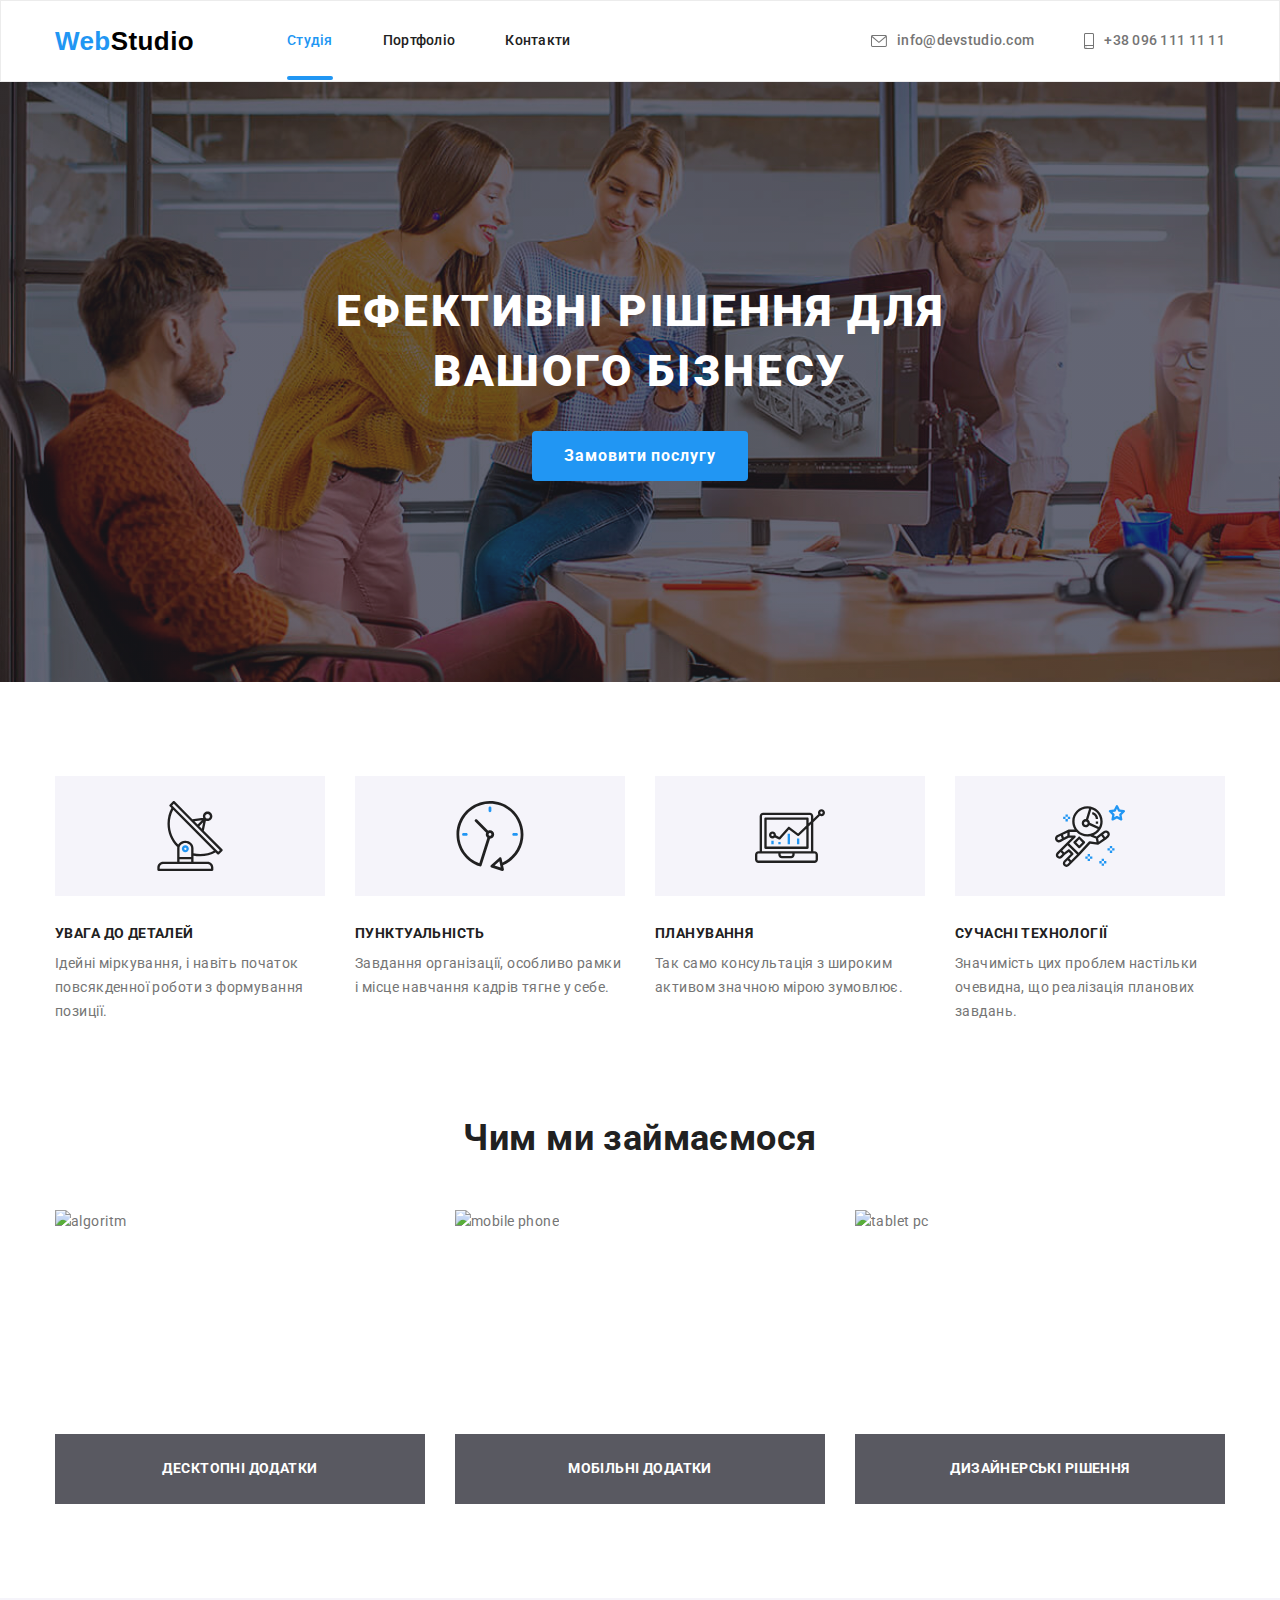
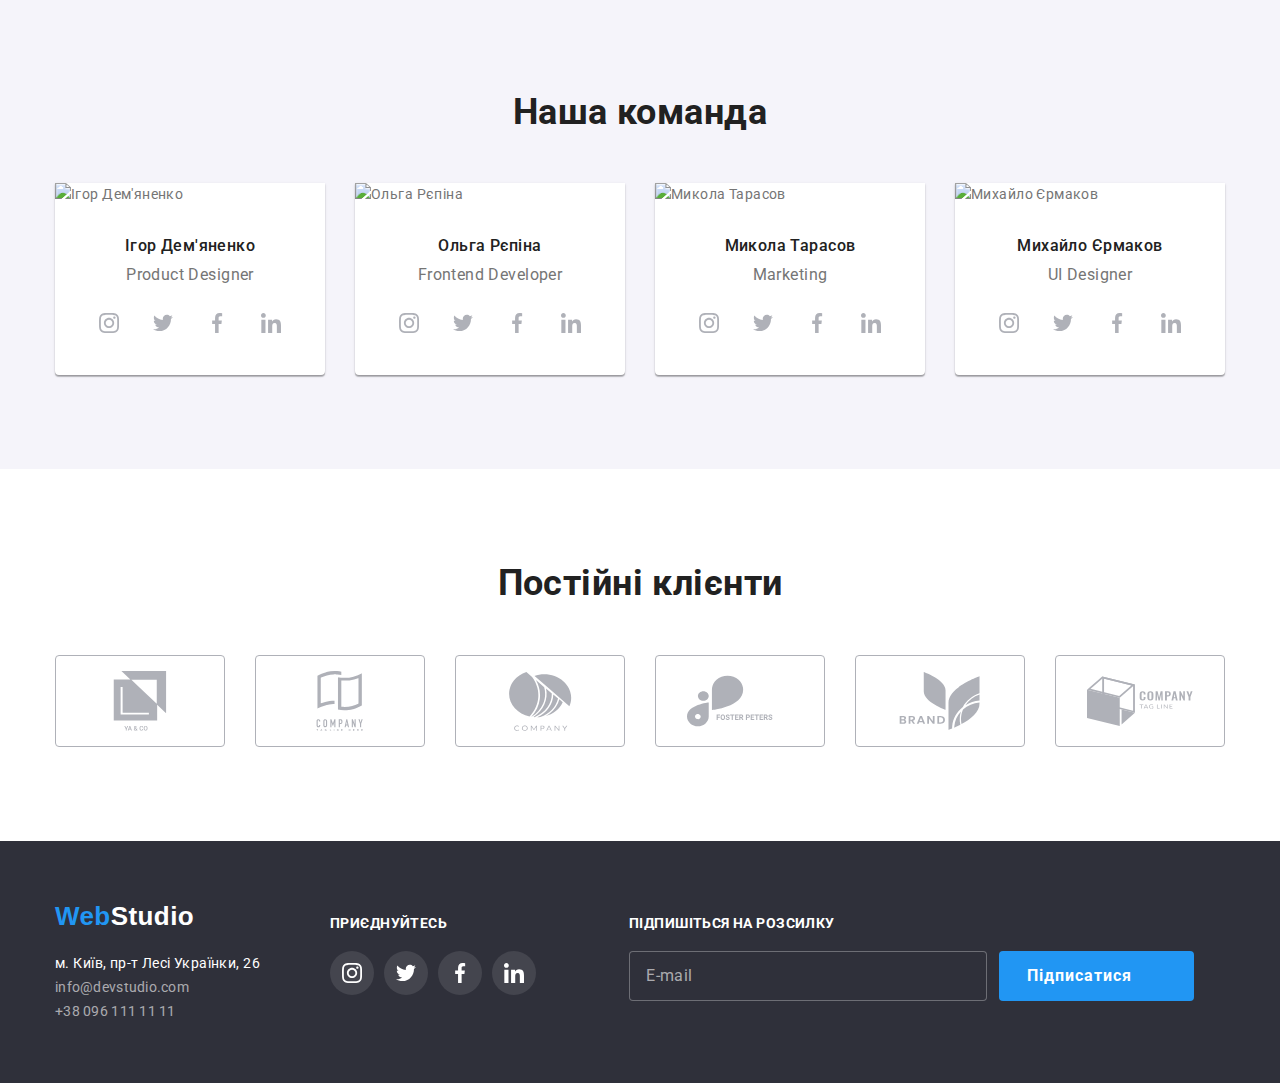
==== commit 9a4433ae: "add scss" ====
--- a/index.html
+++ b/index.html
@@ -15,7 +15,6 @@
       rel="stylesheet"
       href="https://cdnjs.cloudflare.com/ajax/libs/modern-normalize/1.1.0/modern-normalize.min.css"
     />
-    <link rel="stylesheet" href="./css/styles.css" />
     <link rel="stylesheet" href="./css/main.min.css" />
   </head>
 
--- a/css/main.min.css
+++ b/css/main.min.css
@@ -1 +1 @@
-:root{--primary-text-color: #757575;--title-text-color: #212121;--accent-color: #2196f3;--button-bg-color: #f5f4fa;--primary-wite-color: #ffffff;--secondary-background-color: #2f303a;--primary-black-color: #000000;--primary-bg-color: #f5f5f5;--header-border-color: #ececec}.feature-list p{margin-top:0;margin-bottom:0px}.overlay-text p{margin:0}.project-element:nth-child(3n){margin-right:0}.project-element:nth-last-child(-n+3){margin-bottom:0}.work-element:nth-child(3n){margin-right:0}.team-element:nth-child(4n){margin-right:0}.feature-element:nth-child(4n){margin-right:0}.container .section{width:1200px;padding-left:15px;padding-right:15px;margin-left:auto;margin-right:auto}.container .btn-list{display:flex;justify-content:center;padding:0;margin-bottom:50px;list-style:none}.page{background-color:var(--primary-wite-color);color:var(--primary-text-color);font-family:"Roboto",sans-serif;letter-spacing:.03em;font-weight:400;font-size:14px;line-height:1.71}.list,.projects-list,.feature-list,.work-list,.team-list,.footer-list,.clients-list,.footer-section{padding:0;margin:0;list-style:none}.logo{display:block;color:var(--primary-black-color);font-family:"Releway",sans-serif;font-weight:700;font-size:26px;line-height:1.19;text-decoration:none}.logo-nav{margin-right:93px}.logo .web{color:var(--accent-color)}.site-nav,.site-auth,.main-nav,.page-header{display:flex;align-items:center}.border-heder{border:1px solid var(--header-border-color)}.site-nav .item+.item,.site-auth .item+.item{margin-left:50px}.site-auth{margin-left:auto}.site-nav .link{padding-top:32px;padding-bottom:32px;color:var(--title-text-color);font-weight:500;font-size:14px;line-height:1.14;text-decoration:none;transition:color 250ms cubic-bezier(0.4, 0, 0.2, 1)}.site-auth .link{display:block;padding-top:32px;padding-bottom:32px;color:var(--primary-text-color);font-weight:500;font-size:14px;line-height:1.14;text-decoration:none;display:flex;flex-direction:row;align-items:center;transition:color 250ms cubic-bezier(0.4, 0, 0.2, 1)}.icon-contacts{margin-right:10px;fill:var(--primary-text-color);transition:fill 250ms cubic-bezier(0.4, 0, 0.2, 1)}.site-auth .link:hover .icon-contacts{fill:var(--accent-color)}.site-nav .link.current{color:var(--accent-color)}.link.current{position:relative}.link.current::after{content:"";position:absolute;bottom:0;display:block;width:100%;height:4px;background-color:var(--accent-color);border-radius:2px}.site-nav .link:hover,.site-nav .link:focus,.site-auth .link:hover,.site-auth .link:focus{color:var(--accent-color)}.link{letter-spacing:.02em}.main-container{padding-top:94px;padding-bottom:94px}.container{margin-left:auto;margin-right:auto;width:1200px;padding-left:15px;padding-right:15px}.container h1{display:none}.hero{max-width:1600px;height:600px;margin-left:auto;margin-right:auto;background-image:linear-gradient(to right, rgba(47, 48, 58, 0.4), rgba(47, 48, 58, 0.4)),url("../images/heroimg.svg");background-color:#c4c4c4;text-align:center;padding:200px 0}.hero .title{margin-top:0;color:var(--primary-wite-color);letter-spacing:.06em;font-weight:900;font-size:44px;line-height:1.36;text-align:center;text-transform:uppercase}/*# sourceMappingURL=main.min.css.map */+:root{--primary-text-color: #757575;--title-text-color: #212121;--accent-color: #2196f3;--button-bg-color: #f5f4fa;--primary-wite-color: #ffffff;--secondary-background-color: #2f303a;--primary-black-color: #000000;--primary-bg-color: #f5f5f5;--header-border-color: #ececec}.feature-list p{margin-top:0;margin-bottom:0px}.overlay-text p{margin:0}.project-element:nth-child(3n){margin-right:0}.project-element:nth-last-child(-n+3){margin-bottom:0}.work-element:nth-child(3n){margin-right:0}.team-element:nth-child(4n){margin-right:0}.feature-element:nth-child(4n){margin-right:0}.page{background-color:var(--primary-wite-color);color:var(--primary-text-color);font-family:"Roboto",sans-serif;letter-spacing:.03em;font-weight:400;font-size:14px;line-height:1.71}.link{letter-spacing:.02em}.bgc{background-color:var(--button-bg-color)}.list,.projects-list,.feature-list,.work-list,.team-list,.footer-list,.clients-list,.footer-section{padding:0;margin:0;list-style:none}.work-list,.team-list,.projects-list{display:flex;flex-wrap:wrap}.container .section{width:1200px;padding-left:15px;padding-right:15px;margin-left:auto;margin-right:auto}.container .btn-list{display:flex;justify-content:center;padding:0;margin-bottom:50px;list-style:none}.main-container{padding-top:94px;padding-bottom:94px}.container{margin-left:auto;margin-right:auto;width:1200px;padding-left:15px;padding-right:15px}.container h1{display:none}.button{font-family:inherit;background-color:var(--button-bg-color);border:none;cursor:pointer;border-radius:4px}.hero .button,.modal .button,.footer-item .button{background-color:var(--accent-color);color:var(--primary-wite-color);font-weight:700;font-size:16px;line-height:1.88;align-items:center;text-align:center;letter-spacing:.06em;padding:10px 32px;transition:background-color 250ms cubic-bezier(0.4, 0, 0.2, 1)}.hero .button:hover,.hero .button:focus{background-color:#188ce8}.list .button{color:var(--title-text-color);background-color:var(--button-bg-color);padding:6px 22px;font-weight:500;font-size:16px;line-height:1.62;transition:color 250ms cubic-bezier(0.4, 0, 0.2, 1),background-color 250ms cubic-bezier(0.4, 0, 0.2, 1),text-shadow 250ms cubic-bezier(0.4, 0, 0.2, 1)}.list .button:hover,.list .button:focus{color:var(--primary-wite-color);background-color:var(--accent-color);text-shadow:0px 4px 4px rgba(0,0,0,.25)}.list .button{color:var(--title-text-color);background-color:var(--button-bg-color);padding:6px 22px;font-weight:500;font-size:16px;line-height:1.62;transition:color 250ms cubic-bezier(0.4, 0, 0.2, 1),background-color 250ms cubic-bezier(0.4, 0, 0.2, 1),text-shadow 250ms cubic-bezier(0.4, 0, 0.2, 1)}.list .button:hover,.list .button:focus{color:var(--primary-wite-color);background-color:var(--accent-color);text-shadow:0px 4px 4px rgba(0,0,0,.25)}.section{padding-top:94px;padding-bottom:94px}.section.no-padding{padding-top:94;padding-bottom:0}.section .title{margin-top:0;margin-bottom:10px;color:var(--title-text-color)}.section .name{font-weight:500;font-size:16px;line-height:1.18;text-align:center}.section .work,.section .team,.section .clients{font-weight:700;font-size:36px;line-height:1.16;text-align:center;margin-bottom:50px}.section-project{width:1200px;padding-left:15px;padding-right:15px;margin-left:auto;margin-right:auto}.section{padding-top:94px;padding-bottom:94px}.section.no-padding{padding-top:94;padding-bottom:0}.section .title{margin-top:0;margin-bottom:10px;color:var(--title-text-color)}.section .name{font-weight:500;font-size:16px;line-height:1.18;text-align:center}.section .work,.section .team,.section .clients{font-weight:700;font-size:36px;line-height:1.16;text-align:center;margin-bottom:50px}.section-project{width:1200px;padding-left:15px;padding-right:15px;margin-left:auto;margin-right:auto}.overlay-text{position:absolute;bottom:0;padding:63px 24px;height:100%;background-color:rgba(33,150,243,.9);font-weight:400;font-size:18px;line-height:1.56;letter-spacing:.03em;color:#fff;overflow:auto;transform:translateY(101%);transition:transform 250ms cubic-bezier(0.4, 0, 0.2, 1)}.backdrop{position:fixed;top:0;left:0;content:"";width:100%;height:100%;background-color:rgba(0,0,0,.2);transition:opacity 250ms linear,visibility 250ms linear}.backdrop.is-hidden{opacity:0;visibility:hidden;pointer-events:none}.backdrop.is-hidden .modal{transform:translate(-50%, -50%) scaleY(0)}.modal{position:absolute;top:50%;left:50%;padding:40px;min-width:528px;min-height:581px;border-radius:4px;background-color:var(--primary-wite-color);transform:translate(-50%, -50%) scaleY(1);transition:transform 250ms linear}.modal-close{position:absolute;top:8px;right:8px;cursor:pointer;display:flex;align-items:center;justify-content:center;border:none;background-color:var(--primary-wite-color);padding:0;color:rgba(0,0,0,.1)}.icon-close{transition:fill 250ms cubic-bezier(0.4, 0, 0.2, 1)}.modal-close:hover .icon-close{fill:var(--accent-color)}.modal-title{margin-bottom:12px;color:var(--title-text-color);font-weight:700;font-size:20px;line-height:1.15;margin-top:0;text-align:center;letter-spacing:.03em}.form-field{position:relative;display:flex;flex-direction:column;margin-bottom:10px}.form-field:nth-child(n+4){margin-bottom:0}.modal .button{display:flex;justify-content:center;margin-top:30px;margin-right:auto;margin-left:auto;padding:10px 55px;transition:background-color 250ms cubic-bezier(0.4, 0, 0.2, 1)}.form-field input{margin:0;padding-top:12px;padding-bottom:12px;padding-left:42px;border:1px solid rgba(33,33,33,.2);border-radius:4px;cursor:pointer;transition:border-color 250ms cubic-bezier(0.4, 0, 0.2, 1)}.form-field input:hover,.form-field input:focus{border-color:var(--accent-color);Outline:none}.form-field input:hover~.icon-modal,.form-field input:focus~.icon-modal{fill:var(--accent-color)}.form-field label{margin-bottom:4px;font-weight:400;font-size:12px;line-height:1.16;letter-spacing:.01em}.form-field label:nth-last-child(1){margin-bottom:0}.form-field textarea:focus{Outline:none}.modal .button:hover,.modal .button:focus{background-color:#188ce8}.icon-modal{position:absolute;bottom:11px;left:12px;display:inline-block;color:var(--title-text-color);transition:fill 250ms cubic-bezier(0.4, 0, 0.2, 1)}.checkbox{position:absolute;width:1px;height:1px;margin:-1px;border:0;padding:0;clip:rect(0 0 0 0);overflow:hidden}.checkbox-link{text-underline-offset:.3em;color:var(--accent-color)}.comment{height:120px;resize:none;margin-bottom:20px;padding:12px 16px;font-weight:400;font-size:12px;line-height:1.16;letter-spacing:.01em;border:1px solid rgba(33,33,33,.2);border-radius:4px}.comment input::-moz-placeholder{color:rgba(117,117,117,.5)}.comment input:-ms-input-placeholder{color:rgba(117,117,117,.5)}.comment input::placeholder{color:rgba(117,117,117,.5)}.label-checkbox input{border:none}.label-checkbox{display:flex;align-items:center;cursor:pointer;margin:0}.icon-checkbox{display:inline-block;width:16px;height:15px;margin-right:7px;margin-left:12px;border:2px solid var(--title-text-color);border-radius:2px}.checkbox:checked+.icon-checkbox{border-color:rgba(0,0,0,0);background-image:url(../images/iconcheck.svg);background-size:contain;background-origin:border-box}.logo{display:block;color:var(--primary-black-color);font-family:"Releway",sans-serif;font-weight:700;font-size:26px;line-height:1.19;text-decoration:none}.logo-nav{margin-right:93px}.logo .web{color:var(--accent-color)}.site-nav,.site-auth,.main-nav,.page-header{display:flex;align-items:center}.border-heder{border:1px solid var(--header-border-color)}.site-nav .item+.item,.site-auth .item+.item{margin-left:50px}.site-auth{margin-left:auto}.site-nav .link{padding-top:32px;padding-bottom:32px;color:var(--title-text-color);font-weight:500;font-size:14px;line-height:1.14;text-decoration:none;transition:color 250ms cubic-bezier(0.4, 0, 0.2, 1)}.site-auth .link{display:block;padding-top:32px;padding-bottom:32px;color:var(--primary-text-color);font-weight:500;font-size:14px;line-height:1.14;text-decoration:none;display:flex;flex-direction:row;align-items:center;transition:color 250ms cubic-bezier(0.4, 0, 0.2, 1)}.icon-contacts{margin-right:10px;fill:var(--primary-text-color);transition:fill 250ms cubic-bezier(0.4, 0, 0.2, 1)}.site-auth .link:hover .icon-contacts{fill:var(--accent-color)}.site-nav .link.current{color:var(--accent-color)}.link.current{position:relative}.link.current::after{content:"";position:absolute;bottom:0;display:block;width:100%;height:4px;background-color:var(--accent-color);border-radius:2px}.site-nav .link:hover,.site-nav .link:focus,.site-auth .link:hover,.site-auth .link:focus{color:var(--accent-color)}.hero{max-width:1600px;height:600px;margin-left:auto;margin-right:auto;background-image:linear-gradient(to right, rgba(47, 48, 58, 0.4), rgba(47, 48, 58, 0.4)),url("../images/heroimg.svg");background-color:#c4c4c4;text-align:center;padding:200px 0}.hero .title{margin-top:0;color:var(--primary-wite-color);letter-spacing:.06em;font-weight:900;font-size:44px;line-height:1.36;text-align:center;text-transform:uppercase}.project-item{padding-top:20px;padding-right:24px;padding-bottom:20px;padding-left:24px}.projects-list .title{margin-top:0;margin-bottom:4px;font-weight:700;font-size:18px;line-height:2;color:var(--title-text-color)}.projects-list .text{margin-top:0;margin-bottom:0;font-weight:400;font-size:16px;line-height:1.87}.project-element{width:370px;margin-right:30px;margin-bottom:30px;border:1px solid #eee;cursor:pointer;transition:box-shadow 250ms cubic-bezier(0.4, 0, 0.2, 1)}.project-overlay{position:relative;overflow:hidden}.project-element:hover .overlay-text{opacity:1;transform:translateY(0)}.project-element:hover,.project-element:focus{box-shadow:0px 1px 1px rgba(0,0,0,.12),0px 4px 4px rgba(0,0,0,.06),1px 4px 6px rgba(0,0,0,.16)}.btn-list .item+.item{margin-left:8px}.social-icon{width:20px;height:20px;fill:currentColor;transition:fill 250ms cubic-bezier(0.4, 0, 0.2, 1)}.social-link{display:flex;align-items:center;justify-content:center;background-color:var(--primary-wite-color);width:44px;height:44px;border:none;border-radius:50%;padding:0;color:#afb1b8;transition:background-color 250ms cubic-bezier(0.4, 0, 0.2, 1),border-radius 250ms cubic-bezier(0.4, 0, 0.2, 1)}.social-list .item+.item{margin-left:10px}.social-link:hover,.social-link:focus{background-color:#2196f3;border-radius:50%;cursor:pointer}.social-link:hover .social-icon,.social-link:focus .social-icon{fill:var(--primary-wite-color)}.social-list{margin-top:16px}.team-list .text{margin-top:0;margin-bottom:0;font-weight:400;font-size:16px;line-height:1.18;text-align:center}.team-item{padding:30px}.team-element{width:270px;margin-right:30px;background:var(--primary-wite-color);box-shadow:0px 1px 3px rgba(0,0,0,.12),0px 1px 1px rgba(0,0,0,.14),0px 2px 1px rgba(0,0,0,.2);border-radius:0px 0px 4px 4px}.btn-icon{width:106px;height:60px;fill:#afb1b8;transition:fill 250ms cubic-bezier(0.4, 0, 0.2, 1)}.btn-clients:hover .btn-icon,.btn-clients:focus .btn-icon{fill:#2196f3}.btn-clients:hover,.btn-clients:focus{border-color:#2196f3}.btn-clients{display:flex;align-items:center;justify-content:center;width:170px;height:92px;border:1px solid #afb1b8;border-radius:4px;cursor:pointer;transition:border-color 250ms cubic-bezier(0.4, 0, 0.2, 1)}.clients-list,.social-list{display:flex;justify-content:center}.clients-list .item+.item{margin-left:30px}.feature-list .title{font-weight:700;font-size:14px;line-height:1.14}.feature-bgd{display:flex;align-items:center;justify-content:center;height:120px;width:270px;margin-bottom:30px;background-color:var(--button-bg-color)}.icon-feature{height:70px;width:70px}.feature-list{display:flex}.feature-element{width:270px;margin-right:30px}.work-element{position:relative;width:370px;height:294px;margin-right:30px}.work-text{position:absolute;bottom:0;width:370px;height:70px;background-color:rgba(47,48,58,.8)}.work-list .title{margin:0;padding-top:27px;font-weight:700;font-size:14px;line-height:1.14;text-align:center;letter-spacing:.03em;text-transform:uppercase;color:var(--primary-wite-color)}footer{background:var(--secondary-background-color);padding-top:60px;padding-bottom:60px}.footer-logo{color:var(--primary-wite-color);margin-bottom:20px}.footer-list .link{color:var(--primary-text-color);font-weight:500;font-size:14px;line-height:1.14;text-decoration:none}address{font-style:normal;color:var(--primary-wite-color)}.footer-list .info{color:rgba(255,255,255,.6);font-weight:400;font-size:14px;line-height:1.71}li .footer-item :nth-child(1){width:231px}.footer-social{margin-top:12px;margin-left:70px}.footer-title{margin-bottom:20px;font-weight:700;font-size:14px;line-height:16px;letter-spacing:1.14;text-transform:uppercase;color:var(--primary-wite-color)}.footer-link{background-color:rgba(255,255,255,.1);border-radius:50%;color:var(--primary-wite-color)}.footer-section{display:flex}.footer-form{margin-left:93px}.footer-input{width:358px;height:50px;border:1px solid rgba(255,255,255,.3);border-radius:4px;background-color:var(--secondary-background-color);padding-top:15px;padding-bottom:15px;padding-left:16px;margin-right:12px;outline:none}.footer-input::-moz-placeholder{font-weight:400;font-size:16px;line-height:1.25;letter-spacing:.03em;color:rgba(255,255,255,.6)}.footer-input:-ms-input-placeholder{font-weight:400;font-size:16px;line-height:1.25;letter-spacing:.03em;color:rgba(255,255,255,.6)}.footer-input::placeholder{font-weight:400;font-size:16px;line-height:1.25;letter-spacing:.03em;color:rgba(255,255,255,.6)}.footer-field{display:flex;flex-direction:row}.footer-item .button{padding:0 0 0 28px;display:flex;transition:background-color 250ms cubic-bezier(0.4, 0, 0.2, 1)}.footer-item .button:hover,.footer-item .button:focus{background-color:#188ce8}.icon-footer{margin-right:28px;margin-top:13px;margin-bottom:13px;margin-left:10px}/*# sourceMappingURL=main.min.css.map */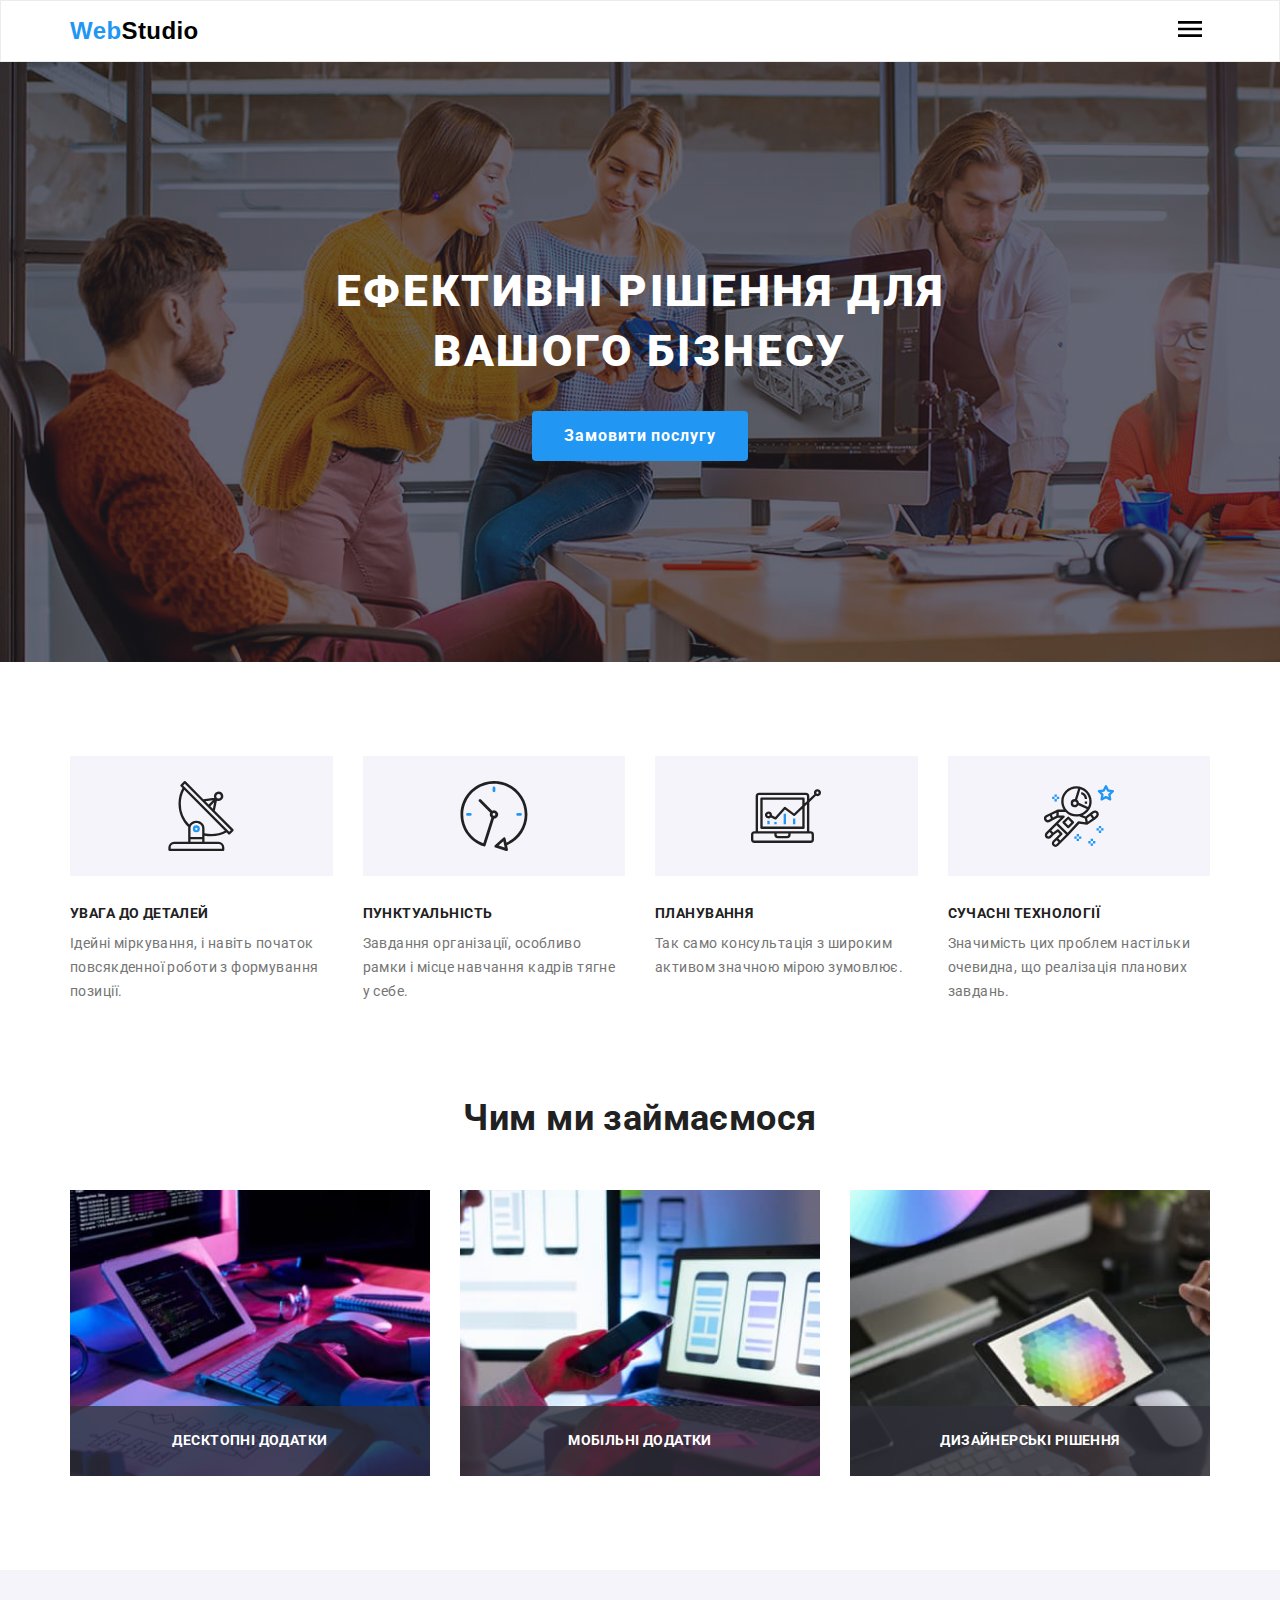
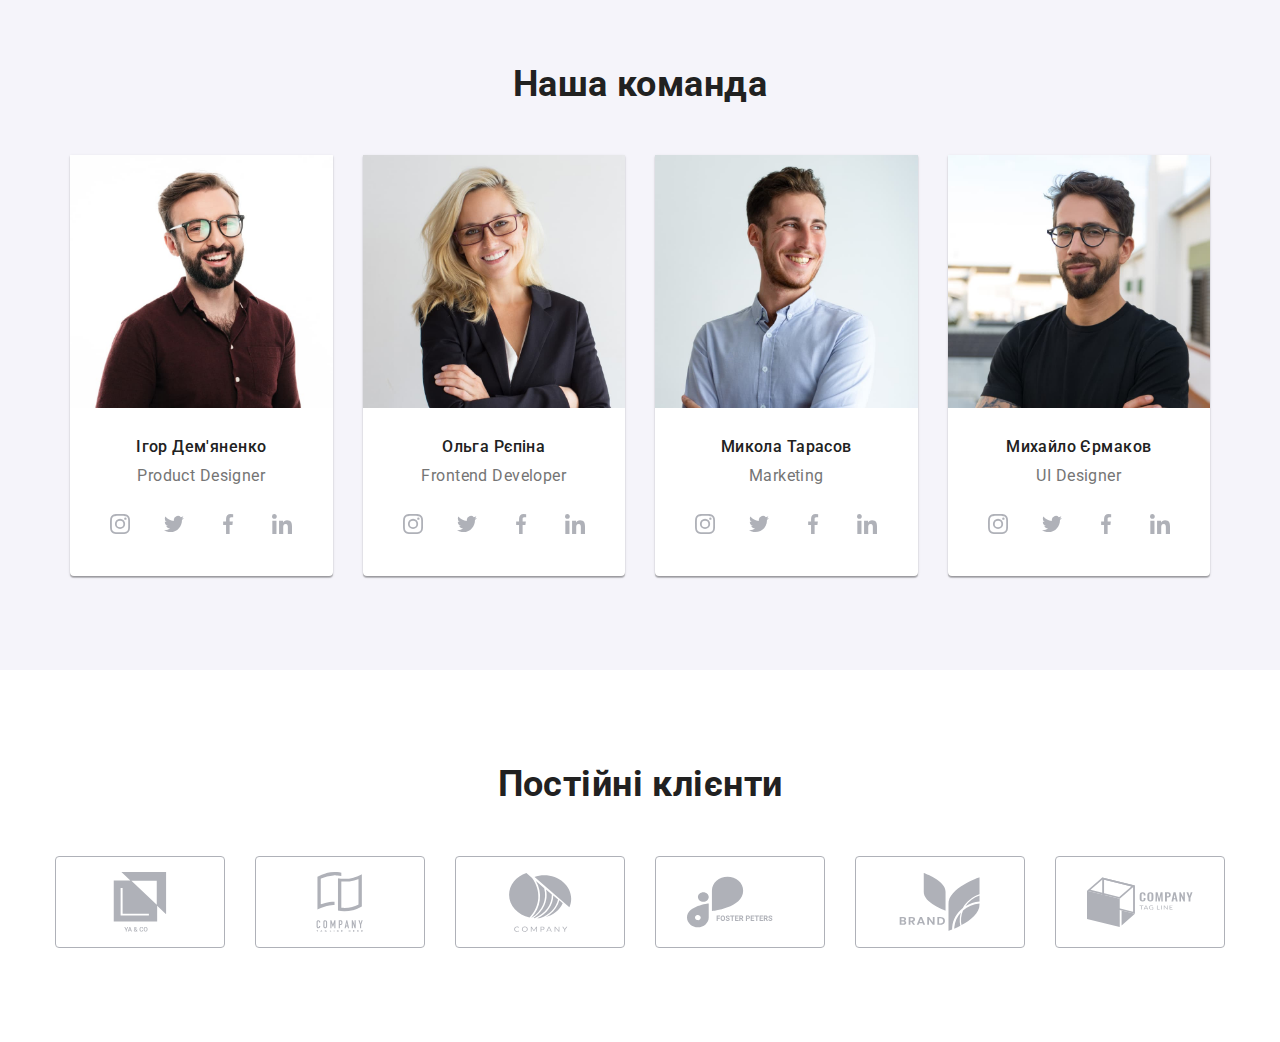
==== commit 0138924c: "Half of HW-8" ====
--- a/index.html
+++ b/index.html
@@ -21,44 +21,104 @@
   <body class="page">
     <div class="border-heder">
       <div class="container">
-        <header class="page-header">
-          <nav class="main-nav">
-            <div class="logo-nav">
-              <a href="./" class="logo"> <span class="web">Web</span>Studio </a>
+        <header class="header">
+          <nav class="navigation">
+            <div class="navigation__logo">
+              <a href="./" class="logo logo--black">
+                <span class="logo__web">Web</span>Studio
+              </a>
             </div>
-            <ul class="site-nav list">
-              <li class="item">
-                <a href="./index.html" class="link current">Студія</a>
+            <ul class="menu list">
+              <li class="menu__item item">
+                <a
+                  href="./index.html"
+                  class="menu__link link menu__link-current"
+                  >Студія</a
+                >
               </li>
-              <li class="item">
-                <a href="./portfolio.html" class="link">Портфоліо</a>
+              <li class="menu__item item">
+                <a href="./portfolio.html" class="menu__link link">Портфоліо</a>
               </li>
-              <li class="item"><a href="" class="link">Контакти</a></li>
+              <li class="menu__item item">
+                <a href="" class="menu__link link">Контакти</a>
+              </li>
             </ul>
           </nav>
-          <ul class="site-auth list">
-            <li class="item">
-              <a class="link" href="mailto:info@devstudio.com"
-                ><svg class="icon-contacts" width="16" height="12">
+          <ul class="connect list">
+            <li class="connect__item item">
+              <a class="connect__link link" href="mailto:info@devstudio.com"
+                ><svg class="connect__icon" width="16" height="12">
                   <use href="./images/icons.svg#envelope"></use>
                 </svg>
                 info@devstudio.com</a
               >
             </li>
-            <li class="item">
-              <a class="link" href="tel:+380961111111"
-                ><svg class="icon-contacts" width="10" height="16">
+            <li class="connect__item item">
+              <a class="connect__link link" href="tel:+380961111111"
+                ><svg class="connect__icon" width="10" height="16">
                   <use href="./images/icons.svg#smartphone"></use>
                 </svg>
                 +38 096 111 11 11</a
               >
             </li>
           </ul>
+          <button type="button" class="menu__open-btn" data-menu-open>
+            <svg class="icon-open-btn" width="40" height="40">
+            <use href="./images/icons.svg#menu24px"></use>
+          </svg>
+        </button>
+          <div class="mob-menu is-hidden" data-menu>
+            <div class="container">
+                  <button type="button" class="menu__close-btn" data-menu-close>
+                    <svg class="icon-close-btn" width="40" height="40">
+                      <use href="./images/icons.svg#close24px"></use>
+                    </svg>
+                  </button>
+                  <div class="mob-menu-top">
+                    <ul class="mob-menu-list list">
+                      <li class="mob-menu__item item">
+                        <a href="./index.html" class="mob-menu__link link mob-menu__link-current">Студія</a>
+                      </li>
+                      <li class="mob-menu__item item">
+                        <a href="./portfolio.html" class="mob-menu__link link">Портфоліо</a>
+                      </li>
+                      <li class="mob-menu__item item">
+                        <a href="" class="mob-menu__link link">Контакти</a>
+                      </li>
+                    </ul>
+                  </div>
+                  <div class="mob-menu-bottom">
+                    <ul class="mob-connect list">
+                      <li class="mob-connect__item item">
+                        <a class="mob-connect__tel link" href="tel:+380961111111">
+                          +38 096 111 11 11</a>
+                      </li>
+                      <li class="mob-connect__item item">
+                        <a class="mob-connect__mail link" href="mailto:info@devstudio.com">
+                          info@devstudio.com</a>
+                      </li>
+                    </ul>
+                    <ul class="mob-soc list">
+                      <li class="mob-soc__item item">
+                        <a href="" class="mob-soc__link">instagram</a>
+                      </li>
+                      <li class="mob-soc__item item">
+                        <a href="" class="mob-soc__link">twitter</a>
+                      </li>
+                      <li class="mob-soc__item item">
+                        <a href="" class="mob-soc__link">facebook</a>
+                      </li>
+                      <li class="mob-soc__item item">
+                        <a href="" class="mob-soc__link">linkedin</a>
+                      </li>
+                    </ul>
+                  </div>
+              </div>
+          </div>
         </header>
       </div>
     </div>
     <main>
-      <!-- <div class="overlay"> -->
       <section class="hero">
         <h1 class="title">
           Ефективні рішення для<br />
@@ -68,15 +128,14 @@
           Замовити послугу
         </button>
       </section>
-      <!-- </div> -->
 
       <section class="section no-padding">
         <div class="container">
           <h2 hidden>Наші переваги</h2>
           <ul class="feature-list">
-            <li class="feature-element">
-              <div class="feature-bgd">
-                <svg class="icon-feature">
+            <li class="feature-list__element">
+              <div class="feature-list__bgd">
+                <svg class="feature-list__icon">
                   <use href="./images/icons.svg#antenna"></use>
                 </svg>
               </div>
@@ -86,9 +145,9 @@
                 формування позиції.
               </p>
             </li>
-            <li class="feature-element">
-              <div class="feature-bgd">
-                <svg class="icon-feature">
+            <li class="feature-list__element">
+              <div class="feature-list__bgd">
+                <svg class="feature-list__icon">
                   <use href="./images/icons.svg#clock"></use>
                 </svg>
               </div>
@@ -98,9 +157,9 @@
                 тягне у себе.
               </p>
             </li>
-            <li class="feature-element">
-              <div class="feature-bgd">
-                <svg class="icon-feature">
+            <li class="feature-list__element">
+              <div class="feature-list__bgd">
+                <svg class="feature-list__icon">
                   <use href="./images/icons.svg#diagram"></use>
                 </svg>
               </div>
@@ -109,9 +168,9 @@
                 Так само консультація з широким активом значною мірою зумовлює.
               </p>
             </li>
-            <li class="feature-element">
-              <div class="feature-bgd">
-                <svg class="icon-feature">
+            <li class="feature-list__element">
+              <div class="feature-list__bgd">
+                <svg class="feature-list__icon">
                   <use href="./images/icons.svg#astronaut"></use>
                 </svg>
               </div>
@@ -125,26 +184,53 @@
         </div>
       </section>
 
-      <section class="section">
+      <section class="section section-work">
         <div class="container">
           <h2 class="title work">Чим ми займаємося</h2>
           <ul class="work-list">
-            <li class="work-element">
-              <img src="./images/img1.jpg" alt="algoritm" width="370" />
-              <div class="work-text">
-                <h3 class="title">Десктопні додатки</h3>
-              </div>
-            </li>
-            <li class="work-element">
-              <img src="./images/img2.jpg" alt="mobile phone" width="370" />
-              <div class="work-text">
-                <h3 class="title">Мобільні додатки</h3>
-              </div>
-            </li>
-            <li class="work-element">
-              <img src="./images/img3.jpg" alt="tablet pc" width="370" />
-              <div class="work-text">
-                <h3 class="title">Дизайнерські рішення</h3>
+            <li class="work-list__element">
+              <picture>
+                <source
+                  srcset="
+                    ./images/work/img1.jpg        1x,
+                    ./images/work/imgwork1-2x.jpg 2x
+                  "
+                  media="(min-width: 1200px)"
+                />
+                <img src="./images/work/img1.jpg" alt="algoritm" />
+              </picture>
+              <div class="work-list__text">
+                <h3 class="work-list__title">Десктопні додатки</h3>
+              </div>
+            </li>
+            <li class="work-list__element">
+              <picture>
+                <source
+                  srcset="
+                    ./images/work/img2.jpg        1x,
+                    ./images/work/imgwork2-2x.jpg 2x
+                  "
+                  media="(min-width: 1200px)"
+                />
+                <img src="./images/work/img2.jpg" alt="mobile phone" />
+              </picture>
+              <div class="work-list__text">
+                <h3 class="work-list__title">Мобільні додатки</h3>
+              </div>
+            </li>
+            <li class="work-list__element">
+              <picture>
+                <source
+                  srcset="
+                    ./images/work/img3.jpg        1x,
+                    ./images/work/imgwork3-2x.jpg 2x
+                  "
+                  media="(min-width: 1200px)"
+                />
+                <img src="./images/work/img3.jpg" alt="tablet pc" />
+              </picture>
+              <div class="work-list__text">
+                <h3 class="work-list__title">Дизайнерські рішення</h3>
               </div>
             </li>
           </ul>
@@ -155,41 +241,60 @@
         <div class="container">
           <h2 class="title team">Наша команда</h2>
           <ul class="team-list">
-            <li class="team-element">
-              <img
-                src="./images/teamfoto1.jpg"
-                alt="Ігор Дем'яненко"
-                width="270"
-              />
-              <div class="team-item">
-                <h3 class="title name">Ігор Дем'яненко</h3>
-                <p class="text">Product Designer</p>
-
-                <ul class="social-list list">
-                  <li class="social-item item">
-                    <a href="" class="social-link">
-                      <svg class="social-icon">
+            <li class="team-list__element">
+              <picture>
+                <source
+                  srcset="
+                    ./images/team/teamfoto1.jpg    1x,
+                    ./images/team/teamfoto1-2x.jpg 2x
+                  "
+                  media="(min-width: 1200px)"
+                />
+                <source
+                  srcset="
+                    ./images/team/tab/teamfoto1-tab.jpg    1x,
+                    ./images/team/tab/teamfoto1-tab-2x.jpg 2x
+                  "
+                  media="(min-width: 768px)"
+                />
+                <source
+                  srcset="
+                    ./images/team/mob/teamfoto1-mob.jpg    1x,
+                    ./images/team/mob/teamfoto1-mob-2x.jpg 2x
+                  "
+                  media="(max-width: 767px)"
+                />
+                <img src="./images/team/teamfoto1.jpg" alt="Ігор Дем'яненко" />
+              </picture>
+
+              <div class="team-list__item">
+                <h3 class="title team-list__name">Ігор Дем'яненко</h3>
+                <p class="team-list__text">Product Designer</p>
+                <ul class="soc list">
+                  <li class="soc__item item">
+                    <a href="" class="soc__link">
+                      <svg class="soc__icon">
                         <use href="./images/icons.svg#instagram"></use>
                       </svg>
                     </a>
                   </li>
-                  <li class="social-item item">
-                    <a href="" class="social-link">
-                      <svg class="social-icon">
+                  <li class="soc__item item">
+                    <a href="" class="soc__link">
+                      <svg class="soc__icon">
                         <use href="./images/icons.svg#twitter"></use>
                       </svg>
                     </a>
                   </li>
-                  <li class="social-item item">
-                    <a href="" class="social-link">
-                      <svg class="social-icon">
+                  <li class="soc__item item">
+                    <a href="" class="soc__link">
+                      <svg class="soc__icon">
                         <use href="./images/icons.svg#facebook"></use>
                       </svg>
                     </a>
                   </li>
-                  <li class="social-item item">
-                    <a href="" class="social-link">
-                      <svg class="social-icon">
+                  <li class="soc__item item">
+                    <a href="" class="soc__link">
+                      <svg class="soc__icon">
                         <use href="./images/icons.svg#linkedin"></use>
                       </svg>
                     </a>
@@ -197,40 +302,59 @@
                 </ul>
               </div>
             </li>
-            <li class="team-element">
-              <img
-                src="./images/teamfoto2.jpg"
-                alt="Ольга Рєпіна"
-                width="270"
-              />
-              <div class="team-item">
-                <h3 class="title name">Ольга Рєпіна</h3>
-                <p class="text">Frontend Developer</p>
-                <ul class="social-list list">
-                  <li class="social-item item">
-                    <a href="" class="social-link">
-                      <svg class="social-icon">
+            <li class="team-list__element">
+              <picture>
+                <source
+                  srcset="
+                    ./images/team/teamfoto2.jpg    1x,
+                    ./images/team/teamfoto2-2x.jpg 2x
+                  "
+                  media="(min-width: 1200px)"
+                />
+                <source
+                  srcset="
+                    ./images/team/tab/teamfoto2-tab.jpg    1x,
+                    ./images/team/tab/teamfoto2-tab-2x.jpg 2x
+                  "
+                  media="(min-width: 768px)"
+                />
+                <source
+                  srcset="
+                    ./images/team/mob/teamfoto2-mob.jpg    1x,
+                    ./images/team/mob/teamfoto2-mob-2x.jpg 2x
+                  "
+                  media="(max-width: 767px)"
+                />
+                <img src="./images/team/teamfoto2.jpg" alt="Ольга Рєпіна" />
+              </picture>
+              <div class="team-list__item">
+                <h3 class="title team-list__name">Ольга Рєпіна</h3>
+                <p class="team-list__text">Frontend Developer</p>
+                <ul class="soc list">
+                  <li class="soc__item item">
+                    <a href="" class="soc__link">
+                      <svg class="soc__icon">
                         <use href="./images/icons.svg#instagram"></use>
                       </svg>
                     </a>
                   </li>
-                  <li class="social-item item">
-                    <a href="" class="social-link">
-                      <svg class="social-icon">
+                  <li class="soc__item item">
+                    <a href="" class="soc__link">
+                      <svg class="soc__icon">
                         <use href="./images/icons.svg#twitter"></use>
                       </svg>
                     </a>
                   </li>
-                  <li class="social-item item">
-                    <a href="" class="social-link">
-                      <svg class="social-icon">
+                  <li class="soc__item item">
+                    <a href="" class="soc__link">
+                      <svg class="soc__icon">
                         <use href="./images/icons.svg#facebook"></use>
                       </svg>
                     </a>
                   </li>
-                  <li class="social-item item">
-                    <a href="" class="social-link">
-                      <svg class="social-icon">
+                  <li class="soc__item item">
+                    <a href="" class="soc__link">
+                      <svg class="soc__icon">
                         <use href="./images/icons.svg#linkedin"></use>
                       </svg>
                     </a>
@@ -238,40 +362,59 @@
                 </ul>
               </div>
             </li>
-            <li class="team-element">
-              <img
-                src="./images/teamfoto3.jpg"
-                alt="Микола Тарасов"
-                width="270"
-              />
-              <div class="team-item">
-                <h3 class="title name">Микола Тарасов</h3>
-                <p class="text">Marketing</p>
-                <ul class="social-list list">
-                  <li class="social-item item">
-                    <a href="" class="social-link">
-                      <svg class="social-icon">
+            <li class="team-list__element">
+              <picture>
+                <source
+                  srcset="
+                    ./images/team/teamfoto3.jpg    1x,
+                    ./images/team/teamfoto3-2x.jpg 2x
+                  "
+                  media="(min-width: 1200px)"
+                />
+                <source
+                  srcset="
+                    ./images/team/tab/teamfoto3-tab.jpg    1x,
+                    ./images/team/tab/teamfoto3-tab-2x.jpg 2x
+                  "
+                  media="(min-width: 768px)"
+                />
+                <source
+                  srcset="
+                    ./images/team/mob/teamfoto3-mob.jpg    1x,
+                    ./images/team/mob/teamfoto3-mob-2x.jpg 2x
+                  "
+                  media="(max-width: 767px)"
+                />
+                <img src="./images/team/teamfoto3.jpg" alt="Микола Тарасов" />
+              </picture>
+              <div class="team-list__item">
+                <h3 class="title team-list__name">Микола Тарасов</h3>
+                <p class="team-list__text">Marketing</p>
+                <ul class="soc list">
+                  <li class="soc__item item">
+                    <a href="" class="soc__link">
+                      <svg class="soc__icon">
                         <use href="./images/icons.svg#instagram"></use>
                       </svg>
                     </a>
                   </li>
-                  <li class="social-item item">
-                    <a href="" class="social-link">
-                      <svg class="social-icon">
+                  <li class="soc__item item">
+                    <a href="" class="soc__link">
+                      <svg class="soc__icon">
                         <use href="./images/icons.svg#twitter"></use>
                       </svg>
                     </a>
                   </li>
-                  <li class="social-item item">
-                    <a href="" class="social-link">
-                      <svg class="social-icon">
+                  <li class="soc__item item">
+                    <a href="" class="soc__link">
+                      <svg class="soc__icon">
                         <use href="./images/icons.svg#facebook"></use>
                       </svg>
                     </a>
                   </li>
-                  <li class="social-item item">
-                    <a href="" class="social-link">
-                      <svg class="social-icon">
+                  <li class="soc__item item">
+                    <a href="" class="soc__link">
+                      <svg class="soc__icon">
                         <use href="./images/icons.svg#linkedin"></use>
                       </svg>
                     </a>
@@ -279,40 +422,59 @@
                 </ul>
               </div>
             </li>
-            <li class="team-element">
-              <img
-                src="./images/teamfoto4.jpg"
-                alt="Михайло Єрмаков"
-                width="270"
-              />
-              <div class="team-item">
-                <h3 class="title name">Михайло Єрмаков</h3>
-                <p class="text">UI Designer</p>
-                <ul class="social-list list">
-                  <li class="social-item item">
-                    <a href="" class="social-link">
-                      <svg class="social-icon">
+            <li class="team-list__element">
+              <picture>
+                <source
+                  srcset="
+                    ./images/team/teamfoto4.jpg    1x,
+                    ./images/team/teamfoto4-2x.jpg 2x
+                  "
+                  media="(min-width: 1200px)"
+                />
+                <source
+                  srcset="
+                    ./images/team/tab/teamfoto4-tab.jpg    1x,
+                    ./images/team/tab/teamfoto4-tab-2x.jpg 2x
+                  "
+                  media="(min-width: 768px)"
+                />
+                <source
+                  srcset="
+                    ./images/team/mob/teamfoto4-mob.jpg    1x,
+                    ./images/team/mob/teamfoto4-mob-2x.jpg 2x
+                  "
+                  media="(max-width: 767px)"
+                />
+                <img src="./images/team/teamfoto4.jpg" alt="Михайло Єрмаков" />
+              </picture>
+              <div class="team-list__item">
+                <h3 class="title team-list__name">Михайло Єрмаков</h3>
+                <p class="team-list__text">UI Designer</p>
+                <ul class="soc list">
+                  <li class="soc__item item">
+                    <a href="" class="soc__link">
+                      <svg class="soc__icon">
                         <use href="./images/icons.svg#instagram"></use>
                       </svg>
                     </a>
                   </li>
-                  <li class="social-item item">
-                    <a href="" class="social-link">
-                      <svg class="social-icon">
+                  <li class="soc__item item">
+                    <a href="" class="soc__link">
+                      <svg class="soc__icon">
                         <use href="./images/icons.svg#twitter"></use>
                       </svg>
                     </a>
                   </li>
-                  <li class="social-item item">
-                    <a href="" class="social-link">
-                      <svg class="social-icon">
+                  <li class="soc__item item">
+                    <a href="" class="soc__link">
+                      <svg class="soc__icon">
                         <use href="./images/icons.svg#facebook"></use>
                       </svg>
                     </a>
                   </li>
-                  <li class="social-item item">
-                    <a href="" class="social-link">
-                      <svg class="social-icon">
+                  <li class="soc__item item">
+                    <a href="" class="soc__link">
+                      <svg class="soc__icon">
                         <use href="./images/icons.svg#linkedin"></use>
                       </svg>
                     </a>
@@ -375,13 +537,12 @@
       </section>
     </main>
 
-    <footer>
+    <!-- <footer>
       <div class="container">
         <ul class="footer-section">
           <li class="footer-item">
-            <a href="./" class="logo footer-logo">
-              <span class="web">Web</span>Studio
-            </a>
+            <a href="./" class="logo logo--wite"> 
+              <span class="logo__web">Web</span>Studio </a>
             <address>
               <ul class="footer-list">
                 <li>м. Київ, пр-т Лесі Українки, 26</li>
@@ -401,31 +562,31 @@
           <li class="footer-item">
             <div class="footer-social">
               <h3 class="footer-title">приєднуйтесь</h3>
-              <ul class="social-list list">
-                <li class="social-item item">
-                  <a href="" class="social-link footer-link">
-                    <svg class="social-icon">
+              <ul class="soc list">
+                <li class="soc__item item">
+                  <a href="" class="soc__link soc__link--wite">
+                    <svg class="soc__icon">
                       <use href="./images/icons.svg#instagram"></use>
                     </svg>
                   </a>
                 </li>
-                <li class="social-item item">
-                  <a href="" class="social-link footer-link">
-                    <svg class="social-icon">
+                <li class="soc__item item">
+                  <a href="" class="soc__link soc__link--wite">
+                    <svg class="soc__icon">
                       <use href="./images/icons.svg#twitter"></use>
                     </svg>
                   </a>
                 </li>
-                <li class="social-item item">
-                  <a href="" class="social-link footer-link">
-                    <svg class="social-icon">
+                <li class="soc__item item">
+                  <a href="" class="soc__link soc__link--wite">
+                    <svg class="soc__icon">
                       <use href="./images/icons.svg#facebook"></use>
                     </svg>
                   </a>
                 </li>
-                <li class="social-item item">
-                  <a href="" class="social-link footer-link">
-                    <svg class="social-icon">
+                <li class="soc__item item">
+                  <a href="" class="soc__link soc__link--wite">
+                    <svg class="soc__icon">
                       <use href="./images/icons.svg#linkedin"></use>
                     </svg>
                   </a>
@@ -455,11 +616,11 @@
           </li>
         </ul>
       </div>
-    </footer>
+    </footer> -->
 
     <!--- MODAL --------------->
 
-    <div class="backdrop is-hidden" data-modal>
+    <!-- <div class="backdrop is-hidden" data-modal>
       <div class="modal">
         <button type="button" class="modal-close" data-modal-close>
           <svg class="icon-close" width="30" height="30">
@@ -514,8 +675,10 @@
           <button type="submit" class="button">Відправити</button>
         </form>
       </div>
-    </div>
+    </div> -->
 
     <script src="./js/modal.js"></script>
+    <script src="./js/menu.js"></script>
+
   </body>
 </html>
--- a/css/main.min.css
+++ b/css/main.min.css
@@ -1 +1 @@
-:root{--primary-text-color: #757575;--title-text-color: #212121;--accent-color: #2196f3;--button-bg-color: #f5f4fa;--primary-wite-color: #ffffff;--secondary-background-color: #2f303a;--primary-black-color: #000000;--primary-bg-color: #f5f5f5;--header-border-color: #ececec}.feature-list p{margin-top:0;margin-bottom:0px}.overlay-text p{margin:0}.project-element:nth-child(3n){margin-right:0}.project-element:nth-last-child(-n+3){margin-bottom:0}.work-element:nth-child(3n){margin-right:0}.team-element:nth-child(4n){margin-right:0}.feature-element:nth-child(4n){margin-right:0}.page{background-color:var(--primary-wite-color);color:var(--primary-text-color);font-family:"Roboto",sans-serif;letter-spacing:.03em;font-weight:400;font-size:14px;line-height:1.71}.link{letter-spacing:.02em}.bgc{background-color:var(--button-bg-color)}.list,.projects-list,.feature-list,.work-list,.team-list,.footer-list,.clients-list,.footer-section{padding:0;margin:0;list-style:none}.work-list,.team-list,.projects-list{display:flex;flex-wrap:wrap}.container .section{width:1200px;padding-left:15px;padding-right:15px;margin-left:auto;margin-right:auto}.container .btn-list{display:flex;justify-content:center;padding:0;margin-bottom:50px;list-style:none}.main-container{padding-top:94px;padding-bottom:94px}.container{margin-left:auto;margin-right:auto;width:1200px;padding-left:15px;padding-right:15px}.container h1{display:none}.button{font-family:inherit;background-color:var(--button-bg-color);border:none;cursor:pointer;border-radius:4px}.hero .button,.modal .button,.footer-item .button{background-color:var(--accent-color);color:var(--primary-wite-color);font-weight:700;font-size:16px;line-height:1.88;align-items:center;text-align:center;letter-spacing:.06em;padding:10px 32px;transition:background-color 250ms cubic-bezier(0.4, 0, 0.2, 1)}.hero .button:hover,.hero .button:focus{background-color:#188ce8}.list .button{color:var(--title-text-color);background-color:var(--button-bg-color);padding:6px 22px;font-weight:500;font-size:16px;line-height:1.62;transition:color 250ms cubic-bezier(0.4, 0, 0.2, 1),background-color 250ms cubic-bezier(0.4, 0, 0.2, 1),text-shadow 250ms cubic-bezier(0.4, 0, 0.2, 1)}.list .button:hover,.list .button:focus{color:var(--primary-wite-color);background-color:var(--accent-color);text-shadow:0px 4px 4px rgba(0,0,0,.25)}.list .button{color:var(--title-text-color);background-color:var(--button-bg-color);padding:6px 22px;font-weight:500;font-size:16px;line-height:1.62;transition:color 250ms cubic-bezier(0.4, 0, 0.2, 1),background-color 250ms cubic-bezier(0.4, 0, 0.2, 1),text-shadow 250ms cubic-bezier(0.4, 0, 0.2, 1)}.list .button:hover,.list .button:focus{color:var(--primary-wite-color);background-color:var(--accent-color);text-shadow:0px 4px 4px rgba(0,0,0,.25)}.section{padding-top:94px;padding-bottom:94px}.section.no-padding{padding-top:94;padding-bottom:0}.section .title{margin-top:0;margin-bottom:10px;color:var(--title-text-color)}.section .name{font-weight:500;font-size:16px;line-height:1.18;text-align:center}.section .work,.section .team,.section .clients{font-weight:700;font-size:36px;line-height:1.16;text-align:center;margin-bottom:50px}.section-project{width:1200px;padding-left:15px;padding-right:15px;margin-left:auto;margin-right:auto}.section{padding-top:94px;padding-bottom:94px}.section.no-padding{padding-top:94;padding-bottom:0}.section .title{margin-top:0;margin-bottom:10px;color:var(--title-text-color)}.section .name{font-weight:500;font-size:16px;line-height:1.18;text-align:center}.section .work,.section .team,.section .clients{font-weight:700;font-size:36px;line-height:1.16;text-align:center;margin-bottom:50px}.section-project{width:1200px;padding-left:15px;padding-right:15px;margin-left:auto;margin-right:auto}.overlay-text{position:absolute;bottom:0;padding:63px 24px;height:100%;background-color:rgba(33,150,243,.9);font-weight:400;font-size:18px;line-height:1.56;letter-spacing:.03em;color:#fff;overflow:auto;transform:translateY(101%);transition:transform 250ms cubic-bezier(0.4, 0, 0.2, 1)}.backdrop{position:fixed;top:0;left:0;content:"";width:100%;height:100%;background-color:rgba(0,0,0,.2);transition:opacity 250ms linear,visibility 250ms linear}.backdrop.is-hidden{opacity:0;visibility:hidden;pointer-events:none}.backdrop.is-hidden .modal{transform:translate(-50%, -50%) scaleY(0)}.modal{position:absolute;top:50%;left:50%;padding:40px;min-width:528px;min-height:581px;border-radius:4px;background-color:var(--primary-wite-color);transform:translate(-50%, -50%) scaleY(1);transition:transform 250ms linear}.modal-close{position:absolute;top:8px;right:8px;cursor:pointer;display:flex;align-items:center;justify-content:center;border:none;background-color:var(--primary-wite-color);padding:0;color:rgba(0,0,0,.1)}.icon-close{transition:fill 250ms cubic-bezier(0.4, 0, 0.2, 1)}.modal-close:hover .icon-close{fill:var(--accent-color)}.modal-title{margin-bottom:12px;color:var(--title-text-color);font-weight:700;font-size:20px;line-height:1.15;margin-top:0;text-align:center;letter-spacing:.03em}.form-field{position:relative;display:flex;flex-direction:column;margin-bottom:10px}.form-field:nth-child(n+4){margin-bottom:0}.modal .button{display:flex;justify-content:center;margin-top:30px;margin-right:auto;margin-left:auto;padding:10px 55px;transition:background-color 250ms cubic-bezier(0.4, 0, 0.2, 1)}.form-field input{margin:0;padding-top:12px;padding-bottom:12px;padding-left:42px;border:1px solid rgba(33,33,33,.2);border-radius:4px;cursor:pointer;transition:border-color 250ms cubic-bezier(0.4, 0, 0.2, 1)}.form-field input:hover,.form-field input:focus{border-color:var(--accent-color);Outline:none}.form-field input:hover~.icon-modal,.form-field input:focus~.icon-modal{fill:var(--accent-color)}.form-field label{margin-bottom:4px;font-weight:400;font-size:12px;line-height:1.16;letter-spacing:.01em}.form-field label:nth-last-child(1){margin-bottom:0}.form-field textarea:focus{Outline:none}.modal .button:hover,.modal .button:focus{background-color:#188ce8}.icon-modal{position:absolute;bottom:11px;left:12px;display:inline-block;color:var(--title-text-color);transition:fill 250ms cubic-bezier(0.4, 0, 0.2, 1)}.checkbox{position:absolute;width:1px;height:1px;margin:-1px;border:0;padding:0;clip:rect(0 0 0 0);overflow:hidden}.checkbox-link{text-underline-offset:.3em;color:var(--accent-color)}.comment{height:120px;resize:none;margin-bottom:20px;padding:12px 16px;font-weight:400;font-size:12px;line-height:1.16;letter-spacing:.01em;border:1px solid rgba(33,33,33,.2);border-radius:4px}.comment input::-moz-placeholder{color:rgba(117,117,117,.5)}.comment input:-ms-input-placeholder{color:rgba(117,117,117,.5)}.comment input::placeholder{color:rgba(117,117,117,.5)}.label-checkbox input{border:none}.label-checkbox{display:flex;align-items:center;cursor:pointer;margin:0}.icon-checkbox{display:inline-block;width:16px;height:15px;margin-right:7px;margin-left:12px;border:2px solid var(--title-text-color);border-radius:2px}.checkbox:checked+.icon-checkbox{border-color:rgba(0,0,0,0);background-image:url(../images/iconcheck.svg);background-size:contain;background-origin:border-box}.logo{display:block;color:var(--primary-black-color);font-family:"Releway",sans-serif;font-weight:700;font-size:26px;line-height:1.19;text-decoration:none}.logo-nav{margin-right:93px}.logo .web{color:var(--accent-color)}.site-nav,.site-auth,.main-nav,.page-header{display:flex;align-items:center}.border-heder{border:1px solid var(--header-border-color)}.site-nav .item+.item,.site-auth .item+.item{margin-left:50px}.site-auth{margin-left:auto}.site-nav .link{padding-top:32px;padding-bottom:32px;color:var(--title-text-color);font-weight:500;font-size:14px;line-height:1.14;text-decoration:none;transition:color 250ms cubic-bezier(0.4, 0, 0.2, 1)}.site-auth .link{display:block;padding-top:32px;padding-bottom:32px;color:var(--primary-text-color);font-weight:500;font-size:14px;line-height:1.14;text-decoration:none;display:flex;flex-direction:row;align-items:center;transition:color 250ms cubic-bezier(0.4, 0, 0.2, 1)}.icon-contacts{margin-right:10px;fill:var(--primary-text-color);transition:fill 250ms cubic-bezier(0.4, 0, 0.2, 1)}.site-auth .link:hover .icon-contacts{fill:var(--accent-color)}.site-nav .link.current{color:var(--accent-color)}.link.current{position:relative}.link.current::after{content:"";position:absolute;bottom:0;display:block;width:100%;height:4px;background-color:var(--accent-color);border-radius:2px}.site-nav .link:hover,.site-nav .link:focus,.site-auth .link:hover,.site-auth .link:focus{color:var(--accent-color)}.hero{max-width:1600px;height:600px;margin-left:auto;margin-right:auto;background-image:linear-gradient(to right, rgba(47, 48, 58, 0.4), rgba(47, 48, 58, 0.4)),url("../images/heroimg.svg");background-color:#c4c4c4;text-align:center;padding:200px 0}.hero .title{margin-top:0;color:var(--primary-wite-color);letter-spacing:.06em;font-weight:900;font-size:44px;line-height:1.36;text-align:center;text-transform:uppercase}.project-item{padding-top:20px;padding-right:24px;padding-bottom:20px;padding-left:24px}.projects-list .title{margin-top:0;margin-bottom:4px;font-weight:700;font-size:18px;line-height:2;color:var(--title-text-color)}.projects-list .text{margin-top:0;margin-bottom:0;font-weight:400;font-size:16px;line-height:1.87}.project-element{width:370px;margin-right:30px;margin-bottom:30px;border:1px solid #eee;cursor:pointer;transition:box-shadow 250ms cubic-bezier(0.4, 0, 0.2, 1)}.project-overlay{position:relative;overflow:hidden}.project-element:hover .overlay-text{opacity:1;transform:translateY(0)}.project-element:hover,.project-element:focus{box-shadow:0px 1px 1px rgba(0,0,0,.12),0px 4px 4px rgba(0,0,0,.06),1px 4px 6px rgba(0,0,0,.16)}.btn-list .item+.item{margin-left:8px}.social-icon{width:20px;height:20px;fill:currentColor;transition:fill 250ms cubic-bezier(0.4, 0, 0.2, 1)}.social-link{display:flex;align-items:center;justify-content:center;background-color:var(--primary-wite-color);width:44px;height:44px;border:none;border-radius:50%;padding:0;color:#afb1b8;transition:background-color 250ms cubic-bezier(0.4, 0, 0.2, 1),border-radius 250ms cubic-bezier(0.4, 0, 0.2, 1)}.social-list .item+.item{margin-left:10px}.social-link:hover,.social-link:focus{background-color:#2196f3;border-radius:50%;cursor:pointer}.social-link:hover .social-icon,.social-link:focus .social-icon{fill:var(--primary-wite-color)}.social-list{margin-top:16px}.team-list .text{margin-top:0;margin-bottom:0;font-weight:400;font-size:16px;line-height:1.18;text-align:center}.team-item{padding:30px}.team-element{width:270px;margin-right:30px;background:var(--primary-wite-color);box-shadow:0px 1px 3px rgba(0,0,0,.12),0px 1px 1px rgba(0,0,0,.14),0px 2px 1px rgba(0,0,0,.2);border-radius:0px 0px 4px 4px}.btn-icon{width:106px;height:60px;fill:#afb1b8;transition:fill 250ms cubic-bezier(0.4, 0, 0.2, 1)}.btn-clients:hover .btn-icon,.btn-clients:focus .btn-icon{fill:#2196f3}.btn-clients:hover,.btn-clients:focus{border-color:#2196f3}.btn-clients{display:flex;align-items:center;justify-content:center;width:170px;height:92px;border:1px solid #afb1b8;border-radius:4px;cursor:pointer;transition:border-color 250ms cubic-bezier(0.4, 0, 0.2, 1)}.clients-list,.social-list{display:flex;justify-content:center}.clients-list .item+.item{margin-left:30px}.feature-list .title{font-weight:700;font-size:14px;line-height:1.14}.feature-bgd{display:flex;align-items:center;justify-content:center;height:120px;width:270px;margin-bottom:30px;background-color:var(--button-bg-color)}.icon-feature{height:70px;width:70px}.feature-list{display:flex}.feature-element{width:270px;margin-right:30px}.work-element{position:relative;width:370px;height:294px;margin-right:30px}.work-text{position:absolute;bottom:0;width:370px;height:70px;background-color:rgba(47,48,58,.8)}.work-list .title{margin:0;padding-top:27px;font-weight:700;font-size:14px;line-height:1.14;text-align:center;letter-spacing:.03em;text-transform:uppercase;color:var(--primary-wite-color)}footer{background:var(--secondary-background-color);padding-top:60px;padding-bottom:60px}.footer-logo{color:var(--primary-wite-color);margin-bottom:20px}.footer-list .link{color:var(--primary-text-color);font-weight:500;font-size:14px;line-height:1.14;text-decoration:none}address{font-style:normal;color:var(--primary-wite-color)}.footer-list .info{color:rgba(255,255,255,.6);font-weight:400;font-size:14px;line-height:1.71}li .footer-item :nth-child(1){width:231px}.footer-social{margin-top:12px;margin-left:70px}.footer-title{margin-bottom:20px;font-weight:700;font-size:14px;line-height:16px;letter-spacing:1.14;text-transform:uppercase;color:var(--primary-wite-color)}.footer-link{background-color:rgba(255,255,255,.1);border-radius:50%;color:var(--primary-wite-color)}.footer-section{display:flex}.footer-form{margin-left:93px}.footer-input{width:358px;height:50px;border:1px solid rgba(255,255,255,.3);border-radius:4px;background-color:var(--secondary-background-color);padding-top:15px;padding-bottom:15px;padding-left:16px;margin-right:12px;outline:none}.footer-input::-moz-placeholder{font-weight:400;font-size:16px;line-height:1.25;letter-spacing:.03em;color:rgba(255,255,255,.6)}.footer-input:-ms-input-placeholder{font-weight:400;font-size:16px;line-height:1.25;letter-spacing:.03em;color:rgba(255,255,255,.6)}.footer-input::placeholder{font-weight:400;font-size:16px;line-height:1.25;letter-spacing:.03em;color:rgba(255,255,255,.6)}.footer-field{display:flex;flex-direction:row}.footer-item .button{padding:0 0 0 28px;display:flex;transition:background-color 250ms cubic-bezier(0.4, 0, 0.2, 1)}.footer-item .button:hover,.footer-item .button:focus{background-color:#188ce8}.icon-footer{margin-right:28px;margin-top:13px;margin-bottom:13px;margin-left:10px}/*# sourceMappingURL=main.min.css.map */+:root{--primary-text-color: #757575;--title-text-color: #212121;--accent-color: #2196f3;--button-bg-color: #f5f4fa;--primary-wite-color: #ffffff;--secondary-background-color: #2f303a;--primary-black-color: #000000;--primary-bg-color: #f5f5f5;--header-border-color: #ececec;--herobg-gradient: linear-gradient(to right, rgba(47, 48, 58, 0.4), rgba(47, 48, 58, 0.4))}.feature-list p{margin-top:0;margin-bottom:0px}.overlay-text p{margin:0}img{display:block;max-width:100%;height:auto;width:100%}.page{background-color:var(--primary-wite-color);color:var(--primary-text-color);font-family:"Roboto",sans-serif;letter-spacing:.03em;font-weight:400;font-size:14px;line-height:1.71}.link{letter-spacing:.02em}.bgc{background-color:var(--button-bg-color)}.list,.projects-list,.feature-list,.work-list,.team-list,.footer-list,.clients-list,.footer-section{padding:0;margin:0;list-style:none}.team-list,.projects-list{display:flex;flex-wrap:wrap;gap:30px}.no-scroll{overflow:hidden}.container .section{width:1200px;padding-left:15px;padding-right:15px;margin-left:auto;margin-right:auto}.container .btn-list{display:flex;justify-content:center;padding:0;margin-bottom:50px;list-style:none}.main-container{padding-top:94px;padding-bottom:94px}.container{margin-left:auto;margin-right:auto;width:100%;padding-left:15px;padding-right:15px}@media screen and (min-width: 480px){.container{width:450px}}@media screen and (min-width: 768px){.container{width:738px}}@media screen and (min-width: 1200px){.container{width:1170px}}.container h1{display:none}.button{font-family:inherit;background-color:var(--button-bg-color);border:none;cursor:pointer;border-radius:4px}.hero .button,.modal .button,.footer-item .button{background-color:var(--accent-color);color:var(--primary-wite-color);font-weight:700;font-size:16px;line-height:1.88;letter-spacing:.06em;align-items:center;text-align:center;padding:10px 32px;transition:background-color 250ms cubic-bezier(0.4, 0, 0.2, 1)}.hero .button:hover,.hero .button:focus,.modal .button:hover,.modal .button:focus,.footer-item .button:hover,.footer-item .button:focus{background-color:#188ce8}.list .button{color:var(--title-text-color);background-color:var(--button-bg-color);padding:6px 22px;font-weight:500;font-size:16px;line-height:1.62;transition:color 250ms cubic-bezier(0.4, 0, 0.2, 1),background-color 250ms cubic-bezier(0.4, 0, 0.2, 1),text-shadow 250ms cubic-bezier(0.4, 0, 0.2, 1)}.list .button:hover,.list .button:focus{color:var(--primary-wite-color);background-color:var(--accent-color);text-shadow:0px 4px 4px rgba(0,0,0,.25)}.section{padding-top:60px;padding-bottom:60px}@media screen and (min-width: 1200px){.section{padding-top:94px;padding-bottom:94px}}.section.no-padding{padding-bottom:30}@media screen and (min-width: 1200px){.section.no-padding{padding-top:94px;padding-bottom:0px}}.section .title{margin-top:0;margin-bottom:10px;color:var(--title-text-color)}.section .work,.section .team,.section .clients{font-weight:700;font-size:36px;line-height:1.16;text-align:center;margin-bottom:50px}.section-project{width:1200px;padding-left:15px;padding-right:15px;margin-left:auto;margin-right:auto}.overlay-text{position:absolute;bottom:0;padding:63px 24px;height:100%;background-color:rgba(33,150,243,.9);font-weight:400;font-size:18px;line-height:1.56;letter-spacing:.03em;color:#fff;overflow:auto;transform:translateY(101%);transition:transform 250ms cubic-bezier(0.4, 0, 0.2, 1)}.project-element:hover .overlay-text{opacity:1;transform:translateY(0)}.backdrop{position:fixed;top:0;left:0;content:"";width:100%;height:100%;background-color:rgba(0,0,0,.2);transition:opacity 250ms linear,visibility 250ms linear}.backdrop.is-hidden{opacity:0;visibility:hidden;pointer-events:none}.backdrop.is-hidden .modal{transform:translate(-50%, -50%) scaleY(0)}.modal{position:absolute;top:50%;left:50%;padding:40px;min-width:528px;min-height:581px;border-radius:4px;background-color:var(--primary-wite-color);transform:translate(-50%, -50%) scaleY(1);transition:transform 250ms linear}.modal-close{position:absolute;top:8px;right:8px;cursor:pointer;display:flex;align-items:center;justify-content:center;border:none;background-color:var(--primary-wite-color);padding:0;color:rgba(0,0,0,.1)}.icon-close{transition:fill 250ms cubic-bezier(0.4, 0, 0.2, 1)}.modal-close:hover .icon-close{fill:var(--accent-color)}.modal-title{margin-bottom:12px;color:var(--title-text-color);font-weight:700;font-size:20px;line-height:1.15;letter-spacing:.03em;margin-top:0;text-align:center}.form-field{position:relative;display:flex;flex-direction:column;margin-bottom:10px}.form-field:nth-child(n+4){margin-bottom:0}.form-field textarea:focus{Outline:none}.modal .button{display:flex;justify-content:center;margin-top:30px;margin-right:auto;margin-left:auto;padding:10px 55px;transition:background-color 250ms cubic-bezier(0.4, 0, 0.2, 1)}.form-field input{margin:0;padding-top:12px;padding-bottom:12px;padding-left:42px;border:1px solid rgba(33,33,33,.2);border-radius:4px;cursor:pointer;transition:border-color 250ms cubic-bezier(0.4, 0, 0.2, 1)}.form-field input:hover,.form-field input:focus{border-color:var(--accent-color);outline:none}.form-field label{margin-bottom:4px;font-weight:400;font-size:12px;line-height:1.16;letter-spacing:.01em}.form-field label:nth-last-child(1){margin-bottom:0}.icon-modal{position:absolute;bottom:11px;left:12px;display:inline-block;color:var(--title-text-color);transition:fill 250ms cubic-bezier(0.4, 0, 0.2, 1)}.form-field input:hover~.icon-modal,.form-field input:focus~.icon-modal{fill:var(--accent-color)}.checkbox{position:absolute;width:1px;height:1px;margin:-1px;border:0;padding:0;clip:rect(0 0 0 0);overflow:hidden}.checkbox-link{text-underline-offset:.3em;color:var(--accent-color)}.comment{height:120px;resize:none;margin-bottom:20px;padding:12px 16px;font-weight:400;font-size:12px;line-height:1.16;letter-spacing:.01em;border:1px solid rgba(33,33,33,.2);border-radius:4px}.comment input::-moz-placeholder{color:rgba(117,117,117,.5)}.comment input:-ms-input-placeholder{color:rgba(117,117,117,.5)}.comment input::placeholder{color:rgba(117,117,117,.5)}.label-checkbox input{border:none}.label-checkbox{display:flex;align-items:center;cursor:pointer;margin:0}.icon-checkbox{display:inline-block;width:16px;height:15px;margin-right:7px;margin-left:12px;border:2px solid var(--title-text-color);border-radius:2px}.checkbox:checked+.icon-checkbox{border-color:rgba(0,0,0,0);background-image:url(../images/iconcheck.svg);background-size:contain;background-origin:border-box}.logo{display:block;font-family:"Releway",sans-serif;font-weight:700;font-size:24px;line-height:1.16;text-decoration:none}.logo--black{color:var(--primary-black-color)}.logo__web{color:var(--accent-color)}.menu,.connect{display:none;align-items:center}.header{display:flex;align-items:center;flex-wrap:nowrap;gap:30px}@media screen and (min-width: 768px){.header{width:738px}}@media screen and (min-width: 1200px){.header{width:auto}}.border-heder{border:1px solid var(--header-border-color)}.menu__item+.item,.connect__item+.item{margin-left:50px}.connect{margin-left:auto}.menu__link{padding-top:32px;padding-bottom:32px;color:var(--title-text-color);font-weight:500;font-size:14px;line-height:1.14;text-decoration:none;transition:color 250ms cubic-bezier(0.4, 0, 0.2, 1)}.menu__link:hover,.menu__link:focus{color:var(--accent-color)}.menu__link-current{color:var(--accent-color)}.connect__link{display:block;padding-top:32px;padding-bottom:32px;color:var(--primary-text-color);font-weight:500;font-size:14px;line-height:1.14;text-decoration:none;display:flex;flex-direction:row;align-items:center;transition:color 250ms cubic-bezier(0.4, 0, 0.2, 1)}.connect__link:hover,.connect__link:focus{color:var(--accent-color)}.connect__icon{margin-right:10px;fill:var(--primary-text-color);transition:fill 250ms cubic-bezier(0.4, 0, 0.2, 1)}.connect__link:hover .connect__icon{fill:var(--accent-color)}.menu__link-current{position:relative}.menu__link-current::after{content:"";position:absolute;bottom:0;display:block;width:100%;height:4px;background-color:var(--accent-color);border-radius:2px}.menu__open-btn{width:40px;height:40px;background-color:rgba(0,0,0,0);border:none;margin:10px 0 10px auto}.mob-menu{position:fixed;top:0;left:0;background-color:var(--primary-wite-color);width:100vw;height:100vh;z-index:1;padding-top:48px;padding-bottom:48px;padding-left:40px}.mob-menu>.container{height:100%;display:flex;flex-direction:column;justify-content:space-between;overflow:auto}.mob-menu.is-hidden{opacity:0;visibility:hidden;pointer-events:none}.menu__close-btn{position:absolute;width:40px;height:40px;background-color:rgba(0,0,0,0);top:11px;right:10px;display:block;margin-left:auto;border:none;cursor:pointer}.icon-close-btn{width:18px;height:18px}.icon-close-btn:hover,.icon-close-btn:focus{fill:var(--accent-color)}.icon-open-btn{width:24px;height:16px}.mob-menu-list{margin-bottom:50px}.mob-menu__item:not(:last-child){margin-bottom:32px}.mob-menu__link{font-weight:500;font-size:40px;line-height:1.17;letter-spacing:.02em;text-decoration:none;color:var(--title-text-color)}.mob-menu__link-current{color:var(--accent-color)}.mob-connect{margin-bottom:64px}.mob-connect__item:not(:last-child){margin-bottom:32px}.mob-connect__tel{font-weight:500;font-size:34px;line-height:1.17;letter-spacing:.02em;color:var(--accent-color);text-decoration:none}.mob-connect__mail{font-weight:500;font-size:24px;line-height:1.16;letter-spacing:.02em;color:var(--primary-text-color);text-decoration:none}.mob-soc{display:flex;margin-bottom:48px}.mob-soc__item:not(:last-child){margin-right:10px;border-right:1px solid rgba(33,33,33,.2);padding-right:10px}.mob-soc__link{font-weight:500;font-size:18px;line-height:1.22;letter-spacing:.02em;color:var(--accent-color);text-decoration:none}.hero{max-width:480px;height:400px;margin-left:auto;margin-right:auto;background-image:var(--herobg-gradient),url("../images/heroimg-mob.svg");background-color:#c4c4c4;text-align:center;padding:118px 0}@media screen and (min-width: 768px){.hero{max-width:768px;background-image:var(--herobg-gradient),url("/images/heroimg-tab.svg")}}@media screen and (min-width: 1200px){.hero{max-width:1600px;height:600px;padding:200px 0;background-image:var(--herobg-gradient),url("../images/heroimg.svg")}}.hero .title{margin-top:0;color:var(--primary-wite-color);font-weight:900;font-size:26px;line-height:1.61;letter-spacing:.06em;text-align:center;text-transform:uppercase}@media screen and (min-width: 1200px){.hero .title{font-weight:900;font-size:44px;line-height:1.36;letter-spacing:.06em}}.project-item{padding-top:20px;padding-right:24px;padding-bottom:20px;padding-left:24px}.projects-list .title{margin-top:0;margin-bottom:4px;font-weight:700;font-size:18px;line-height:2;color:var(--title-text-color)}.projects-list .text{margin-top:0;margin-bottom:0;font-weight:400;font-size:16px;line-height:1.87}.project-element{width:370px;margin-right:30px;margin-bottom:30px;border:1px solid #eee;cursor:pointer;transition:box-shadow 250ms cubic-bezier(0.4, 0, 0.2, 1)}.project-element:hover,.project-element:focus{box-shadow:0px 1px 1px rgba(0,0,0,.12),0px 4px 4px rgba(0,0,0,.06),1px 4px 6px rgba(0,0,0,.16)}.project-element:nth-child(3n){margin-right:0}.project-element:nth-last-child(-n+3){margin-bottom:0}.project-overlay{position:relative;overflow:hidden}.btn-list .item+.item{margin-left:8px}.soc__icon{width:20px;height:20px;fill:currentColor;transition:fill 250ms cubic-bezier(0.4, 0, 0.2, 1)}.soc__link:hover .soc__icon,.soc__link:focus .soc__icon{fill:var(--primary-wite-color)}.soc__link{display:flex;align-items:center;justify-content:center;background-color:var(--primary-wite-color);width:44px;height:44px;border:none;border-radius:50%;padding:0;color:#afb1b8;transition:background-color 250ms cubic-bezier(0.4, 0, 0.2, 1),border-radius 250ms cubic-bezier(0.4, 0, 0.2, 1)}.soc__link:hover,.soc__link:focus{background-color:#2196f3;border-radius:50%;cursor:pointer}.soc__item+.item{margin-left:10px}.soc{margin-top:16px;display:flex;justify-content:center}.team-list__text{margin-top:0;margin-bottom:0;font-weight:400;font-size:16px;line-height:1.18;text-align:center}.team-list__item{padding:30px}.team-list__element{width:100%;background:var(--primary-wite-color);box-shadow:0px 1px 3px rgba(0,0,0,.12),0px 1px 1px rgba(0,0,0,.14),0px 2px 1px rgba(0,0,0,.2);border-radius:0px 0px 4px 4px}.team-list__element:nth-child(4n){margin-right:0}@media screen and (min-width: 768px){.team-list__element{width:calc((100% - 30px)/2)}}@media screen and (min-width: 1200px){.team-list__element{width:calc((100% - 90px)/4)}}.team-list__name{font-weight:500;font-size:16px;line-height:1.18;text-align:center}.btn-icon{width:106px;height:60px;fill:#afb1b8;transition:fill 250ms cubic-bezier(0.4, 0, 0.2, 1)}.btn-clients:hover .btn-icon,.btn-clients:focus .btn-icon{fill:#2196f3}.btn-clients{display:flex;align-items:center;justify-content:center;width:170px;height:92px;border:1px solid #afb1b8;border-radius:4px;cursor:pointer;transition:border-color 250ms cubic-bezier(0.4, 0, 0.2, 1)}.btn-clients:hover,.btn-clients:focus{border-color:#2196f3}.clients-list{display:flex;flex-wrap:wrap;justify-content:center;gap:30px}@media screen and (min-width: 1200px){.clients-list{flex-wrap:nowrap}}.clients-list.item{width:calc((100% - 30px)/2)}@media screen and (min-width: 768px){.clients-list.item{width:calc((100% - 60px)/3)}}@media screen and (min-width: 1200px){.clients-list.item{width:calc((100% - 150px)/4)}}.feature-list{display:flex;flex-wrap:wrap;justify-content:center;gap:30px}.feature-list .title{font-weight:700;font-size:14px;line-height:1.14}.feature-list__bgd{display:flex;align-items:center;justify-content:center;height:120px;width:100%;margin-bottom:30px;background-color:var(--button-bg-color)}.feature-list__icon{height:70px;width:70px}.feature-list__element{margin-bottom:30px}.feature-list__element:nth-child(4n){margin-right:0;margin-bottom:0}@media screen and (min-width: 768px){.feature-list__element{width:calc((100% - 30px)/2)}}@media screen and (min-width: 1200px){.feature-list__element{width:calc((100% - 90px)/4);margin-bottom:0}}@media screen and (max-width: 1200px){.section-work{display:none;width:calc((100% - 60px)/3)}}.work-list{display:flex;flex-wrap:nowrap;gap:30px}.work-list__element{position:relative}.work-list__text{position:absolute;bottom:0;width:100%;height:70px;background-color:rgba(47,48,58,.8)}.work-list__title{font-weight:700;font-size:14px;line-height:1.14;letter-spacing:.03em;margin:0;padding-top:27px;text-align:center;text-transform:uppercase;color:var(--primary-wite-color)}footer{background:var(--secondary-background-color);padding-top:60px;padding-bottom:60px}.logo--wite{color:var(--primary-wite-color);margin-bottom:20px}.footer-list .link{color:var(--primary-text-color);font-weight:500;font-size:14px;line-height:1.14;text-decoration:none}address{font-style:normal;color:var(--primary-wite-color)}.footer-list .info{color:rgba(255,255,255,.6);font-weight:400;font-size:14px;line-height:1.71}li .footer-item :nth-child(1){width:231px}.footer-social{margin-top:12px;margin-left:70px}.footer-title{margin-bottom:20px;font-weight:700;font-size:16px;line-height:1.14;letter-spacing:.03em;text-transform:uppercase;color:var(--primary-wite-color)}.footer-section{display:flex}.soc__link--wite{background-color:rgba(255,255,255,.1);color:var(--primary-wite-color)}.footer-form{margin-left:93px}.footer-input{width:358px;height:50px;border:1px solid rgba(255,255,255,.3);border-radius:4px;background-color:var(--secondary-background-color);padding-top:15px;padding-bottom:15px;padding-left:16px;margin-right:12px;outline:none}.footer-input::-moz-placeholder{font-weight:400;font-size:16px;line-height:1.25;letter-spacing:.03em;color:rgba(255,255,255,.6)}.footer-input:-ms-input-placeholder{font-weight:400;font-size:16px;line-height:1.25;letter-spacing:.03em;color:rgba(255,255,255,.6)}.footer-input::placeholder{font-weight:400;font-size:16px;line-height:1.25;letter-spacing:.03em;color:rgba(255,255,255,.6)}.footer-field{display:flex;flex-direction:row}.footer-item .button{padding:0 0 0 28px;display:flex;transition:background-color 250ms cubic-bezier(0.4, 0, 0.2, 1)}.icon-footer{margin-right:28px;margin-top:13px;margin-bottom:13px;margin-left:10px}/*# sourceMappingURL=main.min.css.map */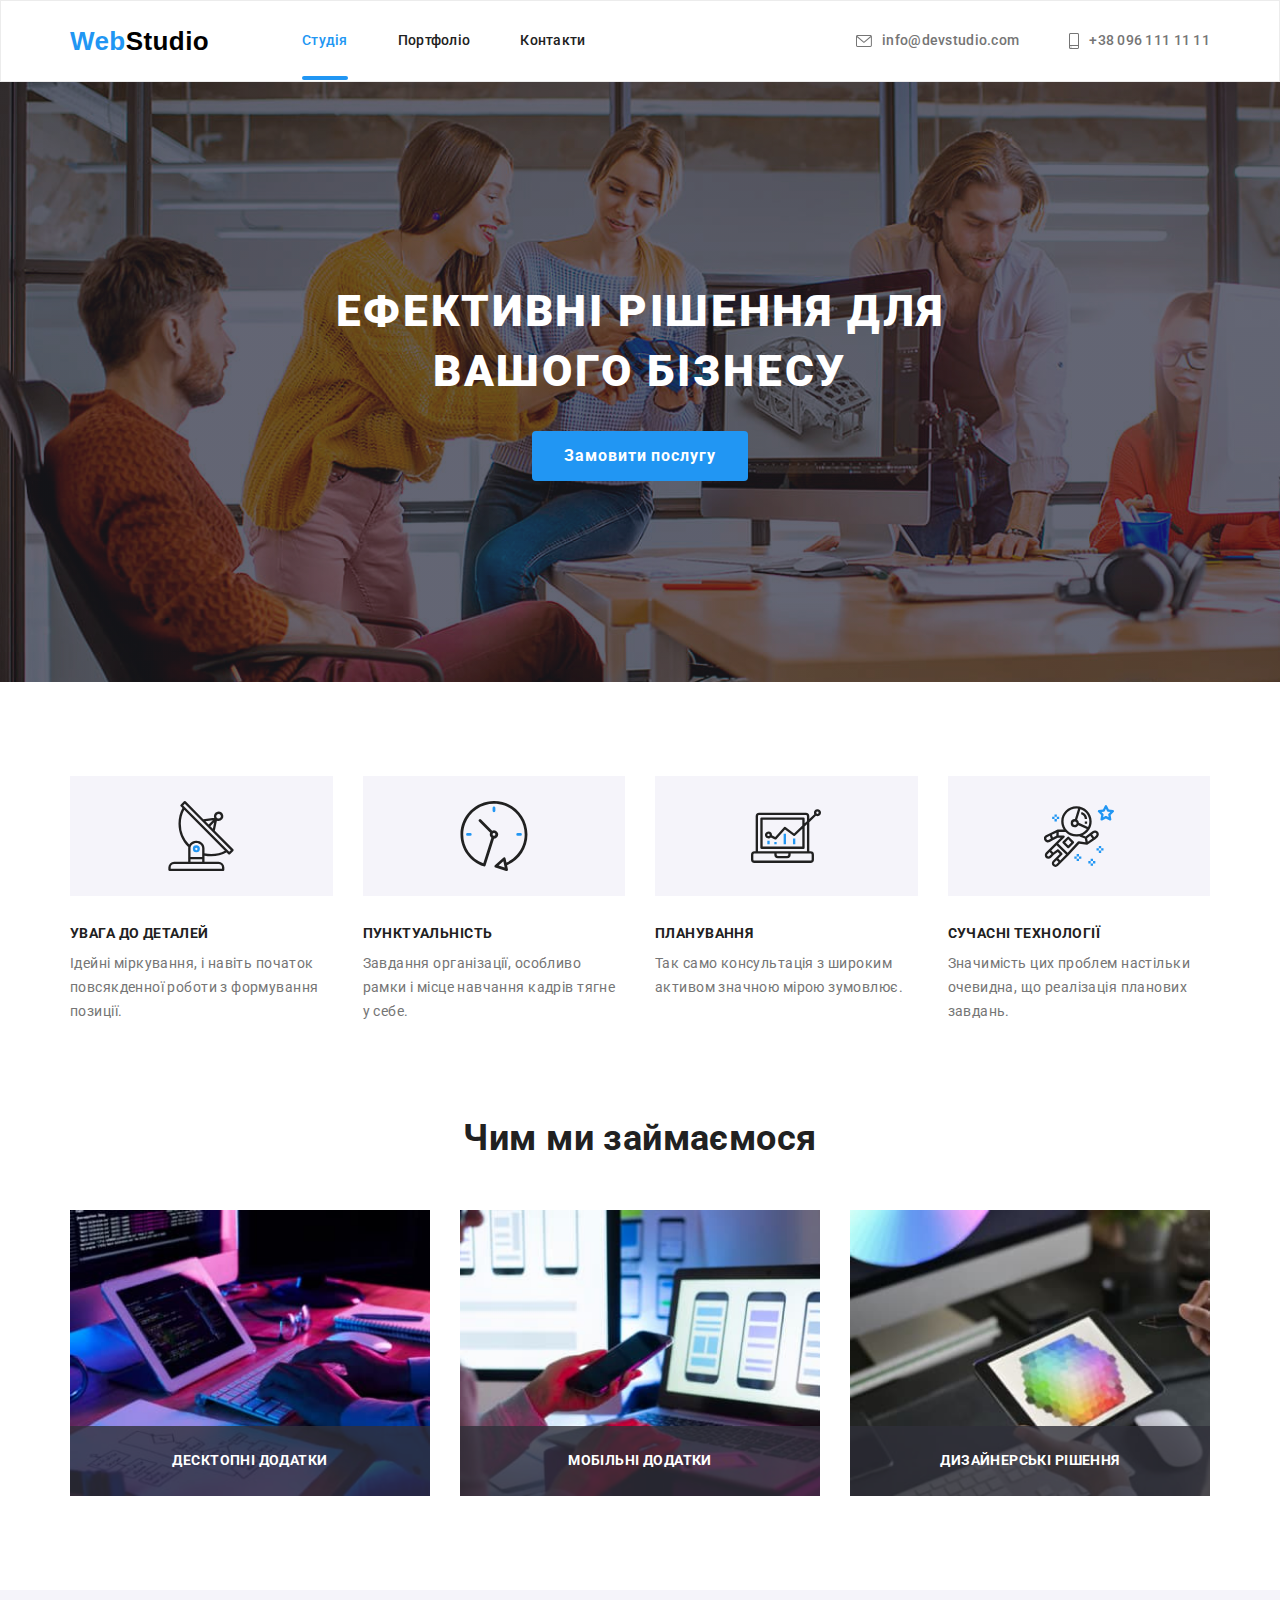
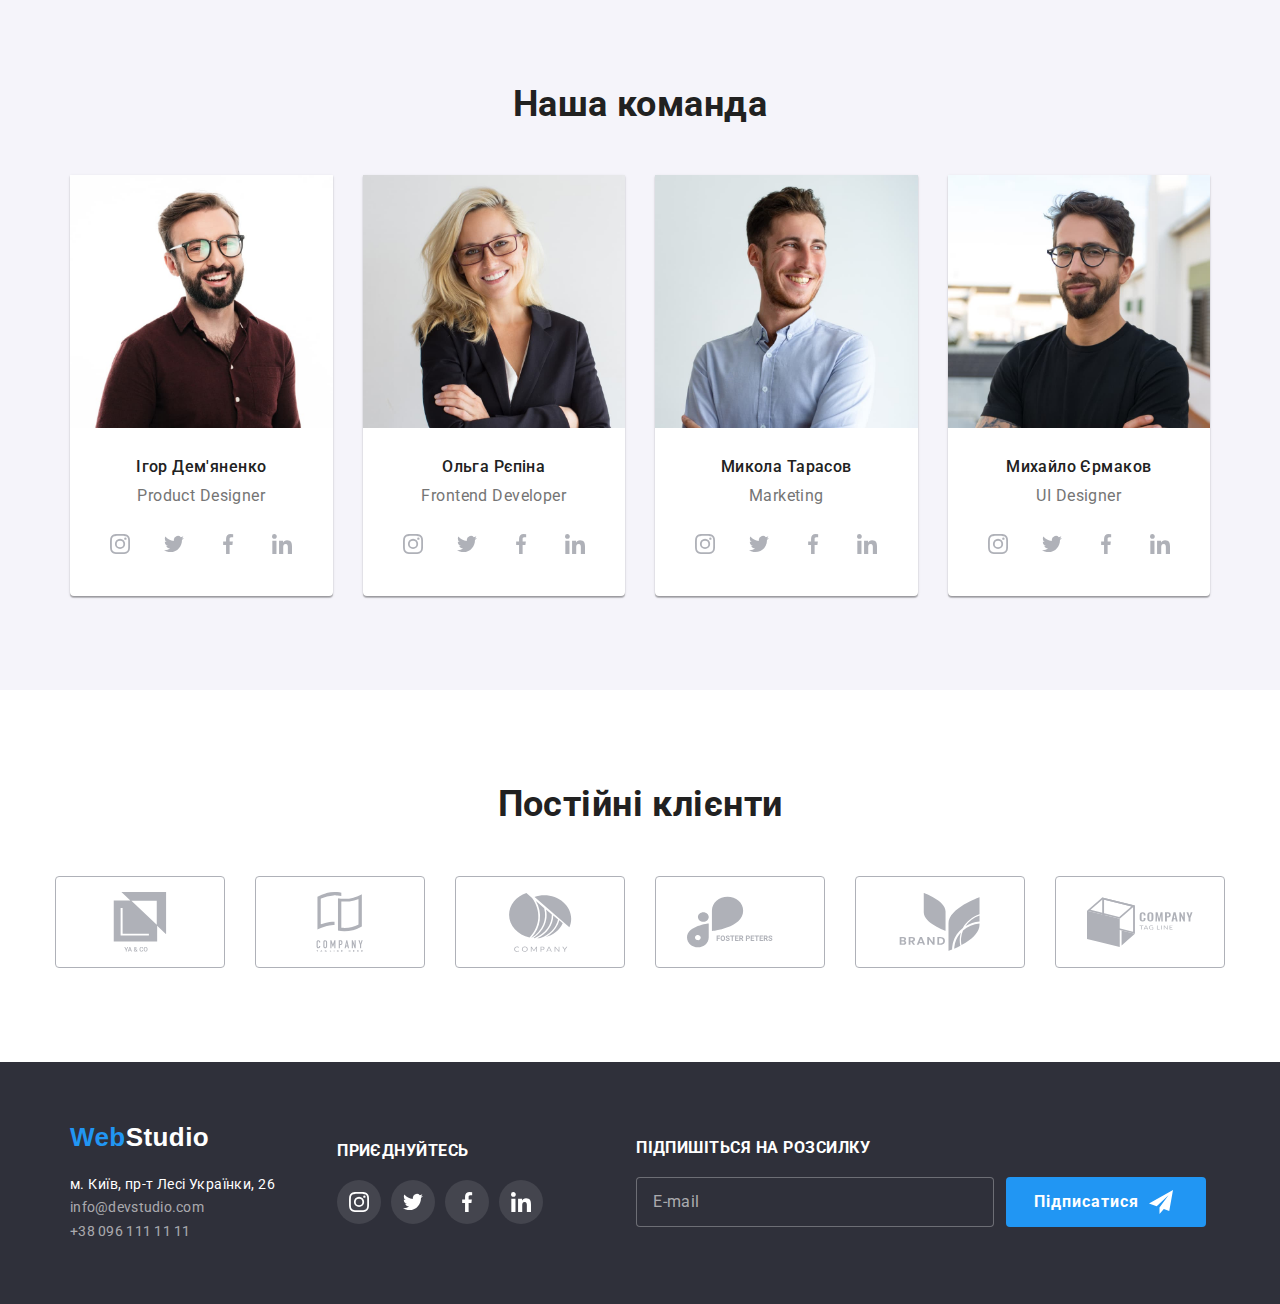
==== commit 418e7dbf: "final HW-8" ====
--- a/index.html
+++ b/index.html
@@ -20,8 +20,9 @@
 
   <body class="page">
     <div class="border-heder">
-      <div class="container">
+      <!-- <div class="container"> -->
         <header class="header">
+          <div class="container">
           <nav class="navigation">
             <div class="navigation__logo">
               <a href="./" class="logo logo--black">
@@ -115,8 +116,9 @@
                   </div>
               </div>
           </div>
+          </div>
         </header>
-      </div>
+      <!-- </div> -->
     </div>
     <main>
       <section class="hero">
@@ -262,7 +264,7 @@
                     ./images/team/mob/teamfoto1-mob.jpg    1x,
                     ./images/team/mob/teamfoto1-mob-2x.jpg 2x
                   "
-                  media="(max-width: 767px)"
+                  media="(max-width: 480px)"
                 />
                 <img src="./images/team/teamfoto1.jpg" alt="Ігор Дем'яненко" />
               </picture>
@@ -323,7 +325,7 @@
                     ./images/team/mob/teamfoto2-mob.jpg    1x,
                     ./images/team/mob/teamfoto2-mob-2x.jpg 2x
                   "
-                  media="(max-width: 767px)"
+                  media="(max-width: 480px)"
                 />
                 <img src="./images/team/teamfoto2.jpg" alt="Ольга Рєпіна" />
               </picture>
@@ -383,7 +385,7 @@
                     ./images/team/mob/teamfoto3-mob.jpg    1x,
                     ./images/team/mob/teamfoto3-mob-2x.jpg 2x
                   "
-                  media="(max-width: 767px)"
+                  media="(max-width: 480px)"
                 />
                 <img src="./images/team/teamfoto3.jpg" alt="Микола Тарасов" />
               </picture>
@@ -443,7 +445,7 @@
                     ./images/team/mob/teamfoto4-mob.jpg    1x,
                     ./images/team/mob/teamfoto4-mob-2x.jpg 2x
                   "
-                  media="(max-width: 767px)"
+                  media="(max-width: 480px)"
                 />
                 <img src="./images/team/teamfoto4.jpg" alt="Михайло Єрмаков" />
               </picture>
@@ -537,63 +539,62 @@
       </section>
     </main>
 
-    <!-- <footer>
+    <footer>
       <div class="container">
         <ul class="footer-section">
-          <li class="footer-item">
-            <a href="./" class="logo logo--wite"> 
-              <span class="logo__web">Web</span>Studio </a>
-            <address>
-              <ul class="footer-list">
-                <li>м. Київ, пр-т Лесі Українки, 26</li>
-                <li>
-                  <a href="mailto:info@devstudio.com" class="info link"
-                    >info@devstudio.com</a
-                  >
-                </li>
-                <li>
-                  <a href="tel:+380961111111" class="info link"
-                    >+38 096 111 11 11</a
-                  >
-                </li>
-              </ul>
-            </address>
-          </li>
-          <li class="footer-item">
-            <div class="footer-social">
-              <h3 class="footer-title">приєднуйтесь</h3>
-              <ul class="soc list">
-                <li class="soc__item item">
-                  <a href="" class="soc__link soc__link--wite">
-                    <svg class="soc__icon">
-                      <use href="./images/icons.svg#instagram"></use>
-                    </svg>
-                  </a>
-                </li>
-                <li class="soc__item item">
-                  <a href="" class="soc__link soc__link--wite">
-                    <svg class="soc__icon">
-                      <use href="./images/icons.svg#twitter"></use>
-                    </svg>
-                  </a>
-                </li>
-                <li class="soc__item item">
-                  <a href="" class="soc__link soc__link--wite">
-                    <svg class="soc__icon">
-                      <use href="./images/icons.svg#facebook"></use>
-                    </svg>
-                  </a>
-                </li>
-                <li class="soc__item item">
-                  <a href="" class="soc__link soc__link--wite">
-                    <svg class="soc__icon">
-                      <use href="./images/icons.svg#linkedin"></use>
-                    </svg>
-                  </a>
-                </li>
-              </ul>
-            </div>
-          </li>
+          <div class="footer-item768">
+            <li class="footer-item">
+              <a href="./" class="logo logo--wite">
+                <span class="logo__web">Web</span>Studio </a>
+              <address>
+                <ul class="footer-list">
+                  <li>м. Київ, пр-т Лесі Українки, 26</li>
+                  <li>
+                    <a href="mailto:info@devstudio.com" class="info link">info@devstudio.com</a>
+                  </li>
+                  <li>
+                    <a href="tel:+380961111111" class="info link">+38 096 111 11 11</a>
+                  </li>
+                </ul>
+              </address>
+            </li>
+            <li class="footer-item">
+              <div class="footer-social">
+                <h3 class="footer-title">приєднуйтесь</h3>
+                <ul class="soc list">
+                  <li class="soc__item item">
+                    <a href="" class="soc__link soc__link--wite">
+                      <svg class="soc__icon">
+                        <use href="./images/icons.svg#instagram"></use>
+                      </svg>
+                    </a>
+                  </li>
+                  <li class="soc__item item">
+                    <a href="" class="soc__link soc__link--wite">
+                      <svg class="soc__icon">
+                        <use href="./images/icons.svg#twitter"></use>
+                      </svg>
+                    </a>
+                  </li>
+                  <li class="soc__item item">
+                    <a href="" class="soc__link soc__link--wite">
+                      <svg class="soc__icon">
+                        <use href="./images/icons.svg#facebook"></use>
+                      </svg>
+                    </a>
+                  </li>
+                  <li class="soc__item item">
+                    <a href="" class="soc__link soc__link--wite">
+                      <svg class="soc__icon">
+                        <use href="./images/icons.svg#linkedin"></use>
+                      </svg>
+                    </a>
+                  </li>
+                </ul>
+              </div>
+            </li>
+          </div>
+          
           <li class="footer-item">
             <div class="footer-form">
               <p class="footer-title">Підпишіться на розсилку</p>
@@ -616,11 +617,11 @@
           </li>
         </ul>
       </div>
-    </footer> -->
+    </footer>
 
     <!--- MODAL --------------->
 
-    <!-- <div class="backdrop is-hidden" data-modal>
+    <div class="backdrop is-hidden" data-modal>
       <div class="modal">
         <button type="button" class="modal-close" data-modal-close>
           <svg class="icon-close" width="30" height="30">
@@ -669,13 +670,13 @@
                 id="policy"
               />
               <span class="icon-checkbox"> </span>Погоджуюся з розсилкою та
-              приймаю <a href="" class="checkbox-link">Умови договору</a></label
+              приймаю <a href="" class="checkbox-link"> Умови договору</a></label
             >
           </div>
           <button type="submit" class="button">Відправити</button>
         </form>
       </div>
-    </div> -->
+    </div>
 
     <script src="./js/modal.js"></script>
     <script src="./js/menu.js"></script>
--- a/css/main.min.css
+++ b/css/main.min.css
@@ -1 +1 @@
-:root{--primary-text-color: #757575;--title-text-color: #212121;--accent-color: #2196f3;--button-bg-color: #f5f4fa;--primary-wite-color: #ffffff;--secondary-background-color: #2f303a;--primary-black-color: #000000;--primary-bg-color: #f5f5f5;--header-border-color: #ececec;--herobg-gradient: linear-gradient(to right, rgba(47, 48, 58, 0.4), rgba(47, 48, 58, 0.4))}.feature-list p{margin-top:0;margin-bottom:0px}.overlay-text p{margin:0}img{display:block;max-width:100%;height:auto;width:100%}.page{background-color:var(--primary-wite-color);color:var(--primary-text-color);font-family:"Roboto",sans-serif;letter-spacing:.03em;font-weight:400;font-size:14px;line-height:1.71}.link{letter-spacing:.02em}.bgc{background-color:var(--button-bg-color)}.list,.projects-list,.feature-list,.work-list,.team-list,.footer-list,.clients-list,.footer-section{padding:0;margin:0;list-style:none}.team-list,.projects-list{display:flex;flex-wrap:wrap;gap:30px}.no-scroll{overflow:hidden}.container .section{width:1200px;padding-left:15px;padding-right:15px;margin-left:auto;margin-right:auto}.container .btn-list{display:flex;justify-content:center;padding:0;margin-bottom:50px;list-style:none}.main-container{padding-top:94px;padding-bottom:94px}.container{margin-left:auto;margin-right:auto;width:100%;padding-left:15px;padding-right:15px}@media screen and (min-width: 480px){.container{width:450px}}@media screen and (min-width: 768px){.container{width:738px}}@media screen and (min-width: 1200px){.container{width:1170px}}.container h1{display:none}.button{font-family:inherit;background-color:var(--button-bg-color);border:none;cursor:pointer;border-radius:4px}.hero .button,.modal .button,.footer-item .button{background-color:var(--accent-color);color:var(--primary-wite-color);font-weight:700;font-size:16px;line-height:1.88;letter-spacing:.06em;align-items:center;text-align:center;padding:10px 32px;transition:background-color 250ms cubic-bezier(0.4, 0, 0.2, 1)}.hero .button:hover,.hero .button:focus,.modal .button:hover,.modal .button:focus,.footer-item .button:hover,.footer-item .button:focus{background-color:#188ce8}.list .button{color:var(--title-text-color);background-color:var(--button-bg-color);padding:6px 22px;font-weight:500;font-size:16px;line-height:1.62;transition:color 250ms cubic-bezier(0.4, 0, 0.2, 1),background-color 250ms cubic-bezier(0.4, 0, 0.2, 1),text-shadow 250ms cubic-bezier(0.4, 0, 0.2, 1)}.list .button:hover,.list .button:focus{color:var(--primary-wite-color);background-color:var(--accent-color);text-shadow:0px 4px 4px rgba(0,0,0,.25)}.section{padding-top:60px;padding-bottom:60px}@media screen and (min-width: 1200px){.section{padding-top:94px;padding-bottom:94px}}.section.no-padding{padding-bottom:30}@media screen and (min-width: 1200px){.section.no-padding{padding-top:94px;padding-bottom:0px}}.section .title{margin-top:0;margin-bottom:10px;color:var(--title-text-color)}.section .work,.section .team,.section .clients{font-weight:700;font-size:36px;line-height:1.16;text-align:center;margin-bottom:50px}.section-project{width:1200px;padding-left:15px;padding-right:15px;margin-left:auto;margin-right:auto}.overlay-text{position:absolute;bottom:0;padding:63px 24px;height:100%;background-color:rgba(33,150,243,.9);font-weight:400;font-size:18px;line-height:1.56;letter-spacing:.03em;color:#fff;overflow:auto;transform:translateY(101%);transition:transform 250ms cubic-bezier(0.4, 0, 0.2, 1)}.project-element:hover .overlay-text{opacity:1;transform:translateY(0)}.backdrop{position:fixed;top:0;left:0;content:"";width:100%;height:100%;background-color:rgba(0,0,0,.2);transition:opacity 250ms linear,visibility 250ms linear}.backdrop.is-hidden{opacity:0;visibility:hidden;pointer-events:none}.backdrop.is-hidden .modal{transform:translate(-50%, -50%) scaleY(0)}.modal{position:absolute;top:50%;left:50%;padding:40px;min-width:528px;min-height:581px;border-radius:4px;background-color:var(--primary-wite-color);transform:translate(-50%, -50%) scaleY(1);transition:transform 250ms linear}.modal-close{position:absolute;top:8px;right:8px;cursor:pointer;display:flex;align-items:center;justify-content:center;border:none;background-color:var(--primary-wite-color);padding:0;color:rgba(0,0,0,.1)}.icon-close{transition:fill 250ms cubic-bezier(0.4, 0, 0.2, 1)}.modal-close:hover .icon-close{fill:var(--accent-color)}.modal-title{margin-bottom:12px;color:var(--title-text-color);font-weight:700;font-size:20px;line-height:1.15;letter-spacing:.03em;margin-top:0;text-align:center}.form-field{position:relative;display:flex;flex-direction:column;margin-bottom:10px}.form-field:nth-child(n+4){margin-bottom:0}.form-field textarea:focus{Outline:none}.modal .button{display:flex;justify-content:center;margin-top:30px;margin-right:auto;margin-left:auto;padding:10px 55px;transition:background-color 250ms cubic-bezier(0.4, 0, 0.2, 1)}.form-field input{margin:0;padding-top:12px;padding-bottom:12px;padding-left:42px;border:1px solid rgba(33,33,33,.2);border-radius:4px;cursor:pointer;transition:border-color 250ms cubic-bezier(0.4, 0, 0.2, 1)}.form-field input:hover,.form-field input:focus{border-color:var(--accent-color);outline:none}.form-field label{margin-bottom:4px;font-weight:400;font-size:12px;line-height:1.16;letter-spacing:.01em}.form-field label:nth-last-child(1){margin-bottom:0}.icon-modal{position:absolute;bottom:11px;left:12px;display:inline-block;color:var(--title-text-color);transition:fill 250ms cubic-bezier(0.4, 0, 0.2, 1)}.form-field input:hover~.icon-modal,.form-field input:focus~.icon-modal{fill:var(--accent-color)}.checkbox{position:absolute;width:1px;height:1px;margin:-1px;border:0;padding:0;clip:rect(0 0 0 0);overflow:hidden}.checkbox-link{text-underline-offset:.3em;color:var(--accent-color)}.comment{height:120px;resize:none;margin-bottom:20px;padding:12px 16px;font-weight:400;font-size:12px;line-height:1.16;letter-spacing:.01em;border:1px solid rgba(33,33,33,.2);border-radius:4px}.comment input::-moz-placeholder{color:rgba(117,117,117,.5)}.comment input:-ms-input-placeholder{color:rgba(117,117,117,.5)}.comment input::placeholder{color:rgba(117,117,117,.5)}.label-checkbox input{border:none}.label-checkbox{display:flex;align-items:center;cursor:pointer;margin:0}.icon-checkbox{display:inline-block;width:16px;height:15px;margin-right:7px;margin-left:12px;border:2px solid var(--title-text-color);border-radius:2px}.checkbox:checked+.icon-checkbox{border-color:rgba(0,0,0,0);background-image:url(../images/iconcheck.svg);background-size:contain;background-origin:border-box}.logo{display:block;font-family:"Releway",sans-serif;font-weight:700;font-size:24px;line-height:1.16;text-decoration:none}.logo--black{color:var(--primary-black-color)}.logo__web{color:var(--accent-color)}.menu,.connect{display:none;align-items:center}.header{display:flex;align-items:center;flex-wrap:nowrap;gap:30px}@media screen and (min-width: 768px){.header{width:738px}}@media screen and (min-width: 1200px){.header{width:auto}}.border-heder{border:1px solid var(--header-border-color)}.menu__item+.item,.connect__item+.item{margin-left:50px}.connect{margin-left:auto}.menu__link{padding-top:32px;padding-bottom:32px;color:var(--title-text-color);font-weight:500;font-size:14px;line-height:1.14;text-decoration:none;transition:color 250ms cubic-bezier(0.4, 0, 0.2, 1)}.menu__link:hover,.menu__link:focus{color:var(--accent-color)}.menu__link-current{color:var(--accent-color)}.connect__link{display:block;padding-top:32px;padding-bottom:32px;color:var(--primary-text-color);font-weight:500;font-size:14px;line-height:1.14;text-decoration:none;display:flex;flex-direction:row;align-items:center;transition:color 250ms cubic-bezier(0.4, 0, 0.2, 1)}.connect__link:hover,.connect__link:focus{color:var(--accent-color)}.connect__icon{margin-right:10px;fill:var(--primary-text-color);transition:fill 250ms cubic-bezier(0.4, 0, 0.2, 1)}.connect__link:hover .connect__icon{fill:var(--accent-color)}.menu__link-current{position:relative}.menu__link-current::after{content:"";position:absolute;bottom:0;display:block;width:100%;height:4px;background-color:var(--accent-color);border-radius:2px}.menu__open-btn{width:40px;height:40px;background-color:rgba(0,0,0,0);border:none;margin:10px 0 10px auto}.mob-menu{position:fixed;top:0;left:0;background-color:var(--primary-wite-color);width:100vw;height:100vh;z-index:1;padding-top:48px;padding-bottom:48px;padding-left:40px}.mob-menu>.container{height:100%;display:flex;flex-direction:column;justify-content:space-between;overflow:auto}.mob-menu.is-hidden{opacity:0;visibility:hidden;pointer-events:none}.menu__close-btn{position:absolute;width:40px;height:40px;background-color:rgba(0,0,0,0);top:11px;right:10px;display:block;margin-left:auto;border:none;cursor:pointer}.icon-close-btn{width:18px;height:18px}.icon-close-btn:hover,.icon-close-btn:focus{fill:var(--accent-color)}.icon-open-btn{width:24px;height:16px}.mob-menu-list{margin-bottom:50px}.mob-menu__item:not(:last-child){margin-bottom:32px}.mob-menu__link{font-weight:500;font-size:40px;line-height:1.17;letter-spacing:.02em;text-decoration:none;color:var(--title-text-color)}.mob-menu__link-current{color:var(--accent-color)}.mob-connect{margin-bottom:64px}.mob-connect__item:not(:last-child){margin-bottom:32px}.mob-connect__tel{font-weight:500;font-size:34px;line-height:1.17;letter-spacing:.02em;color:var(--accent-color);text-decoration:none}.mob-connect__mail{font-weight:500;font-size:24px;line-height:1.16;letter-spacing:.02em;color:var(--primary-text-color);text-decoration:none}.mob-soc{display:flex;margin-bottom:48px}.mob-soc__item:not(:last-child){margin-right:10px;border-right:1px solid rgba(33,33,33,.2);padding-right:10px}.mob-soc__link{font-weight:500;font-size:18px;line-height:1.22;letter-spacing:.02em;color:var(--accent-color);text-decoration:none}.hero{max-width:480px;height:400px;margin-left:auto;margin-right:auto;background-image:var(--herobg-gradient),url("../images/heroimg-mob.svg");background-color:#c4c4c4;text-align:center;padding:118px 0}@media screen and (min-width: 768px){.hero{max-width:768px;background-image:var(--herobg-gradient),url("/images/heroimg-tab.svg")}}@media screen and (min-width: 1200px){.hero{max-width:1600px;height:600px;padding:200px 0;background-image:var(--herobg-gradient),url("../images/heroimg.svg")}}.hero .title{margin-top:0;color:var(--primary-wite-color);font-weight:900;font-size:26px;line-height:1.61;letter-spacing:.06em;text-align:center;text-transform:uppercase}@media screen and (min-width: 1200px){.hero .title{font-weight:900;font-size:44px;line-height:1.36;letter-spacing:.06em}}.project-item{padding-top:20px;padding-right:24px;padding-bottom:20px;padding-left:24px}.projects-list .title{margin-top:0;margin-bottom:4px;font-weight:700;font-size:18px;line-height:2;color:var(--title-text-color)}.projects-list .text{margin-top:0;margin-bottom:0;font-weight:400;font-size:16px;line-height:1.87}.project-element{width:370px;margin-right:30px;margin-bottom:30px;border:1px solid #eee;cursor:pointer;transition:box-shadow 250ms cubic-bezier(0.4, 0, 0.2, 1)}.project-element:hover,.project-element:focus{box-shadow:0px 1px 1px rgba(0,0,0,.12),0px 4px 4px rgba(0,0,0,.06),1px 4px 6px rgba(0,0,0,.16)}.project-element:nth-child(3n){margin-right:0}.project-element:nth-last-child(-n+3){margin-bottom:0}.project-overlay{position:relative;overflow:hidden}.btn-list .item+.item{margin-left:8px}.soc__icon{width:20px;height:20px;fill:currentColor;transition:fill 250ms cubic-bezier(0.4, 0, 0.2, 1)}.soc__link:hover .soc__icon,.soc__link:focus .soc__icon{fill:var(--primary-wite-color)}.soc__link{display:flex;align-items:center;justify-content:center;background-color:var(--primary-wite-color);width:44px;height:44px;border:none;border-radius:50%;padding:0;color:#afb1b8;transition:background-color 250ms cubic-bezier(0.4, 0, 0.2, 1),border-radius 250ms cubic-bezier(0.4, 0, 0.2, 1)}.soc__link:hover,.soc__link:focus{background-color:#2196f3;border-radius:50%;cursor:pointer}.soc__item+.item{margin-left:10px}.soc{margin-top:16px;display:flex;justify-content:center}.team-list__text{margin-top:0;margin-bottom:0;font-weight:400;font-size:16px;line-height:1.18;text-align:center}.team-list__item{padding:30px}.team-list__element{width:100%;background:var(--primary-wite-color);box-shadow:0px 1px 3px rgba(0,0,0,.12),0px 1px 1px rgba(0,0,0,.14),0px 2px 1px rgba(0,0,0,.2);border-radius:0px 0px 4px 4px}.team-list__element:nth-child(4n){margin-right:0}@media screen and (min-width: 768px){.team-list__element{width:calc((100% - 30px)/2)}}@media screen and (min-width: 1200px){.team-list__element{width:calc((100% - 90px)/4)}}.team-list__name{font-weight:500;font-size:16px;line-height:1.18;text-align:center}.btn-icon{width:106px;height:60px;fill:#afb1b8;transition:fill 250ms cubic-bezier(0.4, 0, 0.2, 1)}.btn-clients:hover .btn-icon,.btn-clients:focus .btn-icon{fill:#2196f3}.btn-clients{display:flex;align-items:center;justify-content:center;width:170px;height:92px;border:1px solid #afb1b8;border-radius:4px;cursor:pointer;transition:border-color 250ms cubic-bezier(0.4, 0, 0.2, 1)}.btn-clients:hover,.btn-clients:focus{border-color:#2196f3}.clients-list{display:flex;flex-wrap:wrap;justify-content:center;gap:30px}@media screen and (min-width: 1200px){.clients-list{flex-wrap:nowrap}}.clients-list.item{width:calc((100% - 30px)/2)}@media screen and (min-width: 768px){.clients-list.item{width:calc((100% - 60px)/3)}}@media screen and (min-width: 1200px){.clients-list.item{width:calc((100% - 150px)/4)}}.feature-list{display:flex;flex-wrap:wrap;justify-content:center;gap:30px}.feature-list .title{font-weight:700;font-size:14px;line-height:1.14}.feature-list__bgd{display:flex;align-items:center;justify-content:center;height:120px;width:100%;margin-bottom:30px;background-color:var(--button-bg-color)}.feature-list__icon{height:70px;width:70px}.feature-list__element{margin-bottom:30px}.feature-list__element:nth-child(4n){margin-right:0;margin-bottom:0}@media screen and (min-width: 768px){.feature-list__element{width:calc((100% - 30px)/2)}}@media screen and (min-width: 1200px){.feature-list__element{width:calc((100% - 90px)/4);margin-bottom:0}}@media screen and (max-width: 1200px){.section-work{display:none;width:calc((100% - 60px)/3)}}.work-list{display:flex;flex-wrap:nowrap;gap:30px}.work-list__element{position:relative}.work-list__text{position:absolute;bottom:0;width:100%;height:70px;background-color:rgba(47,48,58,.8)}.work-list__title{font-weight:700;font-size:14px;line-height:1.14;letter-spacing:.03em;margin:0;padding-top:27px;text-align:center;text-transform:uppercase;color:var(--primary-wite-color)}footer{background:var(--secondary-background-color);padding-top:60px;padding-bottom:60px}.logo--wite{color:var(--primary-wite-color);margin-bottom:20px}.footer-list .link{color:var(--primary-text-color);font-weight:500;font-size:14px;line-height:1.14;text-decoration:none}address{font-style:normal;color:var(--primary-wite-color)}.footer-list .info{color:rgba(255,255,255,.6);font-weight:400;font-size:14px;line-height:1.71}li .footer-item :nth-child(1){width:231px}.footer-social{margin-top:12px;margin-left:70px}.footer-title{margin-bottom:20px;font-weight:700;font-size:16px;line-height:1.14;letter-spacing:.03em;text-transform:uppercase;color:var(--primary-wite-color)}.footer-section{display:flex}.soc__link--wite{background-color:rgba(255,255,255,.1);color:var(--primary-wite-color)}.footer-form{margin-left:93px}.footer-input{width:358px;height:50px;border:1px solid rgba(255,255,255,.3);border-radius:4px;background-color:var(--secondary-background-color);padding-top:15px;padding-bottom:15px;padding-left:16px;margin-right:12px;outline:none}.footer-input::-moz-placeholder{font-weight:400;font-size:16px;line-height:1.25;letter-spacing:.03em;color:rgba(255,255,255,.6)}.footer-input:-ms-input-placeholder{font-weight:400;font-size:16px;line-height:1.25;letter-spacing:.03em;color:rgba(255,255,255,.6)}.footer-input::placeholder{font-weight:400;font-size:16px;line-height:1.25;letter-spacing:.03em;color:rgba(255,255,255,.6)}.footer-field{display:flex;flex-direction:row}.footer-item .button{padding:0 0 0 28px;display:flex;transition:background-color 250ms cubic-bezier(0.4, 0, 0.2, 1)}.icon-footer{margin-right:28px;margin-top:13px;margin-bottom:13px;margin-left:10px}/*# sourceMappingURL=main.min.css.map */+:root{--primary-text-color: #757575;--title-text-color: #212121;--accent-color: #2196f3;--button-bg-color: #f5f4fa;--primary-wite-color: #ffffff;--secondary-background-color: #2f303a;--primary-black-color: #000000;--primary-bg-color: #f5f5f5;--header-border-color: #ececec;--herobg-gradient: linear-gradient(to right, rgba(47, 48, 58, 0.4), rgba(47, 48, 58, 0.4))}.feature-list p{margin-top:0;margin-bottom:0px}.overlay-text p{margin:0}img{display:block;max-width:100%;height:auto;width:100%}.page{background-color:var(--primary-wite-color);color:var(--primary-text-color);font-family:"Roboto",sans-serif;letter-spacing:.03em;font-weight:400;font-size:14px;line-height:1.71}.link{letter-spacing:.02em}.bgc{background-color:var(--button-bg-color)}.list,.projects-list,.feature-list,.work-list,.team-list,.footer-list,.clients-list,.footer-section{padding:0;margin:0;list-style:none}.team-list,.projects-list{display:flex;flex-wrap:wrap;gap:30px}.no-scroll{overflow:hidden}.container .section{width:1200px;padding-left:15px;padding-right:15px;margin-left:auto;margin-right:auto}.container .btn-list{display:flex;justify-content:center;padding:0;margin-bottom:50px;list-style:none}@media screen and (max-width: 768px){.container .btn-list{flex-wrap:wrap;justify-content:left}}.main-container{padding-top:94px;padding-bottom:94px}.container{margin-left:auto;margin-right:auto;width:100%;padding-left:15px;padding-right:15px}@media screen and (min-width: 480px){.container{width:450px}}@media screen and (min-width: 768px){.container{width:738px}}@media screen and (min-width: 1200px){.container{width:1170px}}.container h1{display:none}.button{font-family:inherit;background-color:var(--button-bg-color);border:none;cursor:pointer;border-radius:4px}.hero .button,.modal .button,.footer-item .button{width:200px;background-color:var(--accent-color);color:var(--primary-wite-color);font-weight:700;font-size:16px;line-height:1.88;letter-spacing:.06em;align-items:center;text-align:center;padding:10px 20px;transition:background-color 250ms cubic-bezier(0.4, 0, 0.2, 1)}.hero .button:hover,.hero .button:focus,.modal .button:hover,.modal .button:focus,.footer-item .button:hover,.footer-item .button:focus{background-color:#188ce8}@media screen and (min-width: 1200px){.hero .button{width:216px}}.list .button{color:var(--title-text-color);background-color:var(--button-bg-color);padding:6px 22px;font-weight:500;font-size:16px;line-height:1.62;transition:color 250ms cubic-bezier(0.4, 0, 0.2, 1),background-color 250ms cubic-bezier(0.4, 0, 0.2, 1),text-shadow 250ms cubic-bezier(0.4, 0, 0.2, 1)}.list .button:hover,.list .button:focus{color:var(--primary-wite-color);background-color:var(--accent-color);text-shadow:0px 4px 4px rgba(0,0,0,.25)}.section{padding-top:60px;padding-bottom:60px}@media screen and (min-width: 1200px){.section{padding-top:94px;padding-bottom:94px}}.section.no-padding{padding-bottom:30}@media screen and (min-width: 1200px){.section.no-padding{padding-top:94px;padding-bottom:0px}}.section .title{margin-top:0;margin-bottom:10px;color:var(--title-text-color)}.section .work,.section .team,.section .clients{font-weight:700;font-size:36px;line-height:1.16;text-align:center;margin-bottom:50px}.section-project{margin-left:auto;margin-right:auto}@media screen and (min-width: 480px){.section-project{width:450px}}@media screen and (min-width: 768px){.section-project{width:738px}}@media screen and (min-width: 1200px){.section-project{width:1170px;margin-left:auto;margin-right:auto}}.overlay-text{position:absolute;bottom:0;padding:63px 24px;height:100%;background-color:rgba(33,150,243,.9);font-weight:400;font-size:18px;line-height:1.56;letter-spacing:.03em;color:#fff;overflow:auto;transform:translateY(101%);transition:transform 250ms cubic-bezier(0.4, 0, 0.2, 1)}.project-element:hover .overlay-text{opacity:1;transform:translateY(0)}.backdrop{position:fixed;top:0;left:0;content:"";width:100%;height:100%;background-color:rgba(0,0,0,.2);transition:opacity 250ms linear,visibility 250ms linear}.backdrop.is-hidden{opacity:0;visibility:hidden;pointer-events:none}.backdrop.is-hidden .modal{transform:translate(-50%, -50%) scaleY(0)}.modal{position:absolute;top:50%;left:50%;padding:40px;min-width:90%;min-height:60%;border-radius:4px;background-color:var(--primary-wite-color);transform:translate(-50%, -50%) scaleY(1);transition:transform 250ms linear}@media screen and (min-width: 480px){.modal{min-width:450px;min-height:609px}}@media screen and (min-width: 1200px){.modal{min-width:528px;min-height:581px}}.modal-close{position:absolute;top:8px;right:8px;cursor:pointer;display:flex;align-items:center;justify-content:center;border:none;background-color:var(--primary-wite-color);padding:0;color:rgba(0,0,0,.1)}.icon-close{transition:fill 250ms cubic-bezier(0.4, 0, 0.2, 1)}.modal-close:hover .icon-close{fill:var(--accent-color)}.modal-title{margin-bottom:12px;color:var(--title-text-color);font-weight:700;font-size:20px;line-height:1.15;letter-spacing:.03em;margin-top:0;text-align:center}.form-field{position:relative;display:flex;flex-direction:column;margin-bottom:10px}.form-field:nth-child(n+4){margin-bottom:0}.form-field textarea:focus{Outline:none}.modal .button{display:flex;justify-content:center;margin-top:30px;margin-right:auto;margin-left:auto;padding:10px 55px;transition:background-color 250ms cubic-bezier(0.4, 0, 0.2, 1)}.form-field input{margin:0;padding-top:12px;padding-bottom:12px;padding-left:40px;border:1px solid rgba(33,33,33,.2);border-radius:4px;cursor:pointer;transition:border-color 250ms cubic-bezier(0.4, 0, 0.2, 1)}.form-field input:hover,.form-field input:focus{border-color:var(--accent-color);outline:none}.form-field label{margin-bottom:4px;font-weight:400;font-size:12px;line-height:1.16;letter-spacing:.01em}.form-field label:nth-last-child(1){margin-bottom:0}.icon-modal{position:absolute;bottom:11px;left:12px;display:inline-block;color:var(--title-text-color);transition:fill 250ms cubic-bezier(0.4, 0, 0.2, 1)}.form-field input:hover~.icon-modal,.form-field input:focus~.icon-modal{fill:var(--accent-color)}.checkbox{position:absolute;width:1px;height:1px;margin:-1px;border:0;padding:0;clip:rect(0 0 0 0);overflow:hidden}.checkbox-link{text-underline-offset:.3em;color:var(--accent-color)}.comment{height:120px;resize:none;margin-bottom:20px;padding:12px 16px;font-weight:400;font-size:12px;line-height:1.16;letter-spacing:.01em;border:1px solid rgba(33,33,33,.2);border-radius:4px}.comment input::-moz-placeholder{color:rgba(117,117,117,.5)}.comment input:-ms-input-placeholder{color:rgba(117,117,117,.5)}.comment input::placeholder{color:rgba(117,117,117,.5)}.label-checkbox input{border:none}.label-checkbox{display:flex;align-items:center;cursor:pointer;margin:0}.icon-checkbox{display:inline-block;width:16px;height:15px;margin-right:7px;margin-left:12px;border:2px solid var(--title-text-color);border-radius:2px}.checkbox:checked+.icon-checkbox{border-color:rgba(0,0,0,0);background-image:url(../images/iconcheck.svg);background-size:contain;background-origin:border-box}.logo{display:block;font-family:"Releway",sans-serif;font-weight:700;font-size:24px;line-height:1.16;text-decoration:none}@media screen and (min-width: 1200px){.logo{font-weight:700;font-size:26px;line-height:1.19}}.logo--black{color:var(--primary-black-color)}.navigation__logo{margin-right:93px}.logo__web{color:var(--accent-color)}.menu{display:none;align-items:center}@media screen and (min-width: 768px){.menu{display:flex}}@media screen and (min-width: 768px){.navigation{display:flex;align-items:center}}.header{display:flex;align-items:center;flex-wrap:nowrap;gap:30px}@media screen and (min-width: 1200px){.header{width:auto}}.header>.container{display:flex;align-items:center}.border-heder{border:1px solid var(--header-border-color)}.menu__item+.item{margin-left:50px}@media screen and (min-width: 768px){.connect__item+.item{margin-left:auto;padding-top:10px}}@media screen and (min-width: 1200px){.connect__item+.item{margin-left:50px;padding:0}}.connect{display:none}@media screen and (min-width: 768px){.connect{display:block;margin-left:auto;padding-top:21px;padding-bottom:21px}}@media screen and (min-width: 1200px){.connect{display:flex;padding:0}}.menu__link{padding-top:32px;padding-bottom:32px;color:var(--title-text-color);font-weight:500;font-size:14px;line-height:1.14;text-decoration:none;transition:color 250ms cubic-bezier(0.4, 0, 0.2, 1)}.menu__link:hover,.menu__link:focus{color:var(--accent-color)}.menu__link-current{color:var(--accent-color)}.connect__link{display:block;color:var(--primary-text-color);font-weight:500;font-size:14px;line-height:1.14;text-decoration:none;display:flex;flex-direction:row;align-items:center;transition:color 250ms cubic-bezier(0.4, 0, 0.2, 1)}.connect__link:hover,.connect__link:focus{color:var(--accent-color)}@media screen and (min-width: 1200px){.connect__link{padding-top:32px;padding-bottom:32px}}.connect__icon{margin-right:10px;fill:var(--primary-text-color);transition:fill 250ms cubic-bezier(0.4, 0, 0.2, 1)}.connect__link:hover .connect__icon{fill:var(--accent-color)}.menu__link-current{position:relative}.menu__link-current::after{content:"";position:absolute;bottom:0;display:block;width:100%;height:4px;background-color:var(--accent-color);border-radius:2px}.menu__open-btn{width:40px;height:40px;background-color:rgba(0,0,0,0);border:none;margin:10px 0 10px auto}@media screen and (min-width: 768px){.menu__open-btn{display:none}}.mob-menu{position:fixed;top:0;left:0;background-color:var(--primary-wite-color);width:100vw;height:100vh;z-index:1;padding-top:48px;padding-bottom:48px;padding-left:40px}.mob-menu>.container{height:100%;display:flex;flex-direction:column;justify-content:space-between;overflow:auto}.mob-menu.is-hidden{opacity:0;visibility:hidden;pointer-events:none}.menu__close-btn{position:absolute;width:40px;height:40px;background-color:rgba(0,0,0,0);top:11px;right:10px;display:block;margin-left:auto;border:none;cursor:pointer}.icon-close-btn{width:18px;height:18px}.icon-close-btn:hover,.icon-close-btn:focus{fill:var(--accent-color)}.icon-open-btn{width:24px;height:16px}.mob-menu-list{margin-bottom:50px}.mob-menu__item:not(:last-child){margin-bottom:32px}.mob-menu__link{font-weight:500;font-size:40px;line-height:1.17;letter-spacing:.02em;text-decoration:none;color:var(--title-text-color)}.mob-menu__link-current{color:var(--accent-color)}.mob-connect{margin-bottom:64px}.mob-connect__item:not(:last-child){margin-bottom:32px}.mob-connect__tel{font-weight:500;font-size:34px;line-height:1.17;letter-spacing:.02em;color:var(--accent-color);text-decoration:none}.mob-connect__mail{font-weight:500;font-size:24px;line-height:1.16;letter-spacing:.02em;color:var(--primary-text-color);text-decoration:none}.mob-soc{display:flex;margin-bottom:48px}.mob-soc__item:not(:last-child){margin-right:10px;border-right:1px solid rgba(33,33,33,.2);padding-right:10px}.mob-soc__link{font-weight:500;font-size:18px;line-height:1.22;letter-spacing:.02em;color:var(--accent-color);text-decoration:none}.hero{max-width:480px;height:400px;margin-left:auto;margin-right:auto;background-image:var(--herobg-gradient),url("../images/heroimg-mob.svg");background-color:#c4c4c4;text-align:center;padding:118px 0}@media screen and (min-width: 768px){.hero{max-width:768px;background-image:var(--herobg-gradient),url("/images/heroimg-tab.svg")}}@media screen and (min-width: 1200px){.hero{max-width:1600px;height:600px;padding:200px 0;background-image:var(--herobg-gradient),url("../images/heroimg.svg")}}.hero .title{margin-top:0;color:var(--primary-wite-color);font-weight:900;font-size:26px;line-height:1.61;letter-spacing:.06em;text-align:center;text-transform:uppercase}@media screen and (min-width: 1200px){.hero .title{font-weight:900;font-size:44px;line-height:1.36;letter-spacing:.06em}}.project-item{padding-top:20px;padding-right:24px;padding-bottom:20px;padding-left:24px}.projects-list .title{margin-top:0;margin-bottom:4px;font-weight:700;font-size:18px;line-height:2;color:var(--title-text-color)}.projects-list .text{margin-top:0;margin-bottom:0;font-weight:400;font-size:16px;line-height:1.87}.project-element{width:100%;border:1px solid #eee;cursor:pointer;transition:box-shadow 250ms cubic-bezier(0.4, 0, 0.2, 1)}.project-element:hover,.project-element:focus{box-shadow:0px 1px 1px rgba(0,0,0,.12),0px 4px 4px rgba(0,0,0,.06),1px 4px 6px rgba(0,0,0,.16)}@media screen and (min-width: 768px){.project-element{width:calc((100% - 30px)/2)}}@media screen and (min-width: 1200px){.project-element{width:calc((100% - 60px)/3)}}.project-overlay{position:relative;overflow:hidden}.btn-list .item+.item{margin-left:8px;margin-bottom:20px}.soc__icon{width:20px;height:20px;fill:currentColor;transition:fill 250ms cubic-bezier(0.4, 0, 0.2, 1)}.soc__link:hover .soc__icon,.soc__link:focus .soc__icon{fill:var(--primary-wite-color)}.soc__link{display:flex;align-items:center;justify-content:center;background-color:var(--primary-wite-color);width:44px;height:44px;border:none;border-radius:50%;padding:0;color:#afb1b8;transition:background-color 250ms cubic-bezier(0.4, 0, 0.2, 1),border-radius 250ms cubic-bezier(0.4, 0, 0.2, 1)}.soc__link:hover,.soc__link:focus{background-color:#2196f3;border-radius:50%;cursor:pointer}.soc__item+.item{margin-left:10px}.soc{margin-top:16px;display:flex;justify-content:center}.team-list__text{margin-top:0;margin-bottom:0;font-weight:400;font-size:16px;line-height:1.18;text-align:center}.team-list__item{padding:30px}.team-list__element{width:100%;background:var(--primary-wite-color);box-shadow:0px 1px 3px rgba(0,0,0,.12),0px 1px 1px rgba(0,0,0,.14),0px 2px 1px rgba(0,0,0,.2);border-radius:0px 0px 4px 4px}.team-list__element:nth-child(4n){margin-right:0}@media screen and (min-width: 768px){.team-list__element{width:calc((100% - 30px)/2)}}@media screen and (min-width: 1200px){.team-list__element{width:calc((100% - 90px)/4)}}.team-list__name{font-weight:500;font-size:16px;line-height:1.18;text-align:center}.btn-icon{width:106px;height:60px;fill:#afb1b8;transition:fill 250ms cubic-bezier(0.4, 0, 0.2, 1)}.btn-clients:hover .btn-icon,.btn-clients:focus .btn-icon{fill:#2196f3}.btn-clients{display:flex;align-items:center;justify-content:center;width:170px;height:92px;border:1px solid #afb1b8;border-radius:4px;cursor:pointer;transition:border-color 250ms cubic-bezier(0.4, 0, 0.2, 1)}.btn-clients:hover,.btn-clients:focus{border-color:#2196f3}.clients-list{display:flex;flex-wrap:wrap;justify-content:center;gap:30px}@media screen and (min-width: 1200px){.clients-list{flex-wrap:nowrap}}.clients-list.item{width:calc((100% - 30px)/2)}@media screen and (min-width: 768px){.clients-list.item{width:calc((100% - 60px)/3)}}@media screen and (min-width: 1200px){.clients-list.item{width:calc((100% - 150px)/4)}}.feature-list{display:flex;flex-wrap:wrap;justify-content:center;gap:30px}.feature-list .title{font-weight:700;font-size:14px;line-height:1.14}.feature-list__bgd{display:flex;align-items:center;justify-content:center;height:120px;width:100%;margin-bottom:30px;background-color:var(--button-bg-color)}.feature-list__icon{height:70px;width:70px}.feature-list__element{margin-bottom:30px}.feature-list__element:nth-child(4n){margin-right:0;margin-bottom:0}@media screen and (min-width: 768px){.feature-list__element{width:calc((100% - 30px)/2)}}@media screen and (min-width: 1200px){.feature-list__element{width:calc((100% - 90px)/4);margin-bottom:0}}@media screen and (max-width: 1200px){.section-work{display:none;width:calc((100% - 60px)/3)}}.work-list{display:flex;flex-wrap:nowrap;gap:30px}.work-list__element{position:relative}.work-list__text{position:absolute;bottom:0;width:100%;height:70px;background-color:rgba(47,48,58,.8)}.work-list__title{font-weight:700;font-size:14px;line-height:1.14;letter-spacing:.03em;margin:0;padding-top:27px;text-align:center;text-transform:uppercase;color:var(--primary-wite-color)}footer{background:var(--secondary-background-color);padding-top:60px;padding-bottom:60px}@media screen and (max-width: 768px){.footer-item{width:100%}}@media screen and (min-width: 768px){li .footer-item :nth-child(1){width:231px}}.logo--wite{text-align:center;color:var(--primary-wite-color);margin-bottom:20px}@media screen and (min-width: 1200px){.logo--wite{text-align:left}}.footer-list .link{color:var(--primary-text-color);font-weight:500;font-size:14px;line-height:1.14;text-decoration:none}.footer-list{text-align:center}@media screen and (min-width: 1200px){.footer-list{text-align:left}}address{font-style:normal;color:var(--primary-wite-color)}.footer-list .info{color:rgba(255,255,255,.6);font-weight:400;font-size:14px;line-height:1.71}.footer-social{margin:60px 0}@media screen and (min-width: 768px){.footer-social{margin:0}}@media screen and (min-width: 1200px){.footer-social{margin-left:62px}}.footer-title{text-align:center;margin-bottom:20px;text-transform:uppercase;font-weight:700;font-size:14px;line-height:1.14;letter-spacing:.03em;color:var(--primary-wite-color)}@media screen and (min-width: 768px){.footer-title{margin-top:0}}@media screen and (min-width: 1200px){.footer-title{font-weight:700;font-size:16px;line-height:1.14;letter-spacing:.03em;text-align:left}}.footer-section{display:flex;flex-direction:column;align-items:center}@media screen and (min-width: 1200px){.footer-section{flex-direction:row}}.soc__link--wite{background-color:rgba(255,255,255,.1);color:var(--primary-wite-color)}@media screen and (min-width: 768px){.footer-item768{display:flex;gap:165px;margin-bottom:60px}}@media screen and (min-width: 1200px){.footer-item768{gap:0;margin:0;align-items:center}}.footer-form{width:100%}@media screen and (min-width: 1200px){.footer-form{margin-left:93px;width:570px}}.footer-input{width:100%;margin-bottom:20px;height:50px;border:1px solid rgba(255,255,255,.3);border-radius:4px;background-color:var(--secondary-background-color);padding-top:15px;padding-bottom:15px;padding-left:16px;outline:none}.footer-input::-moz-placeholder{font-weight:400;font-size:16px;line-height:1.25;letter-spacing:.03em;color:rgba(255,255,255,.6)}.footer-input:-ms-input-placeholder{font-weight:400;font-size:16px;line-height:1.25;letter-spacing:.03em;color:rgba(255,255,255,.6)}.footer-input::placeholder{font-weight:400;font-size:16px;line-height:1.25;letter-spacing:.03em;color:rgba(255,255,255,.6)}@media screen and (min-width: 480px){.footer-input{width:450px}}@media screen and (min-width: 1200px){.footer-input{margin-right:12px;width:358px;margin-bottom:0}}.footer-field{display:flex;flex-direction:column;align-items:center}@media screen and (min-width: 1200px){.footer-field{flex-direction:row}}.footer-item .button{height:50px;padding:0 0 0 28px;display:flex;transition:background-color 250ms cubic-bezier(0.4, 0, 0.2, 1)}.icon-footer{margin-right:28px;margin-top:13px;margin-bottom:13px;margin-left:10px}/*# sourceMappingURL=main.min.css.map */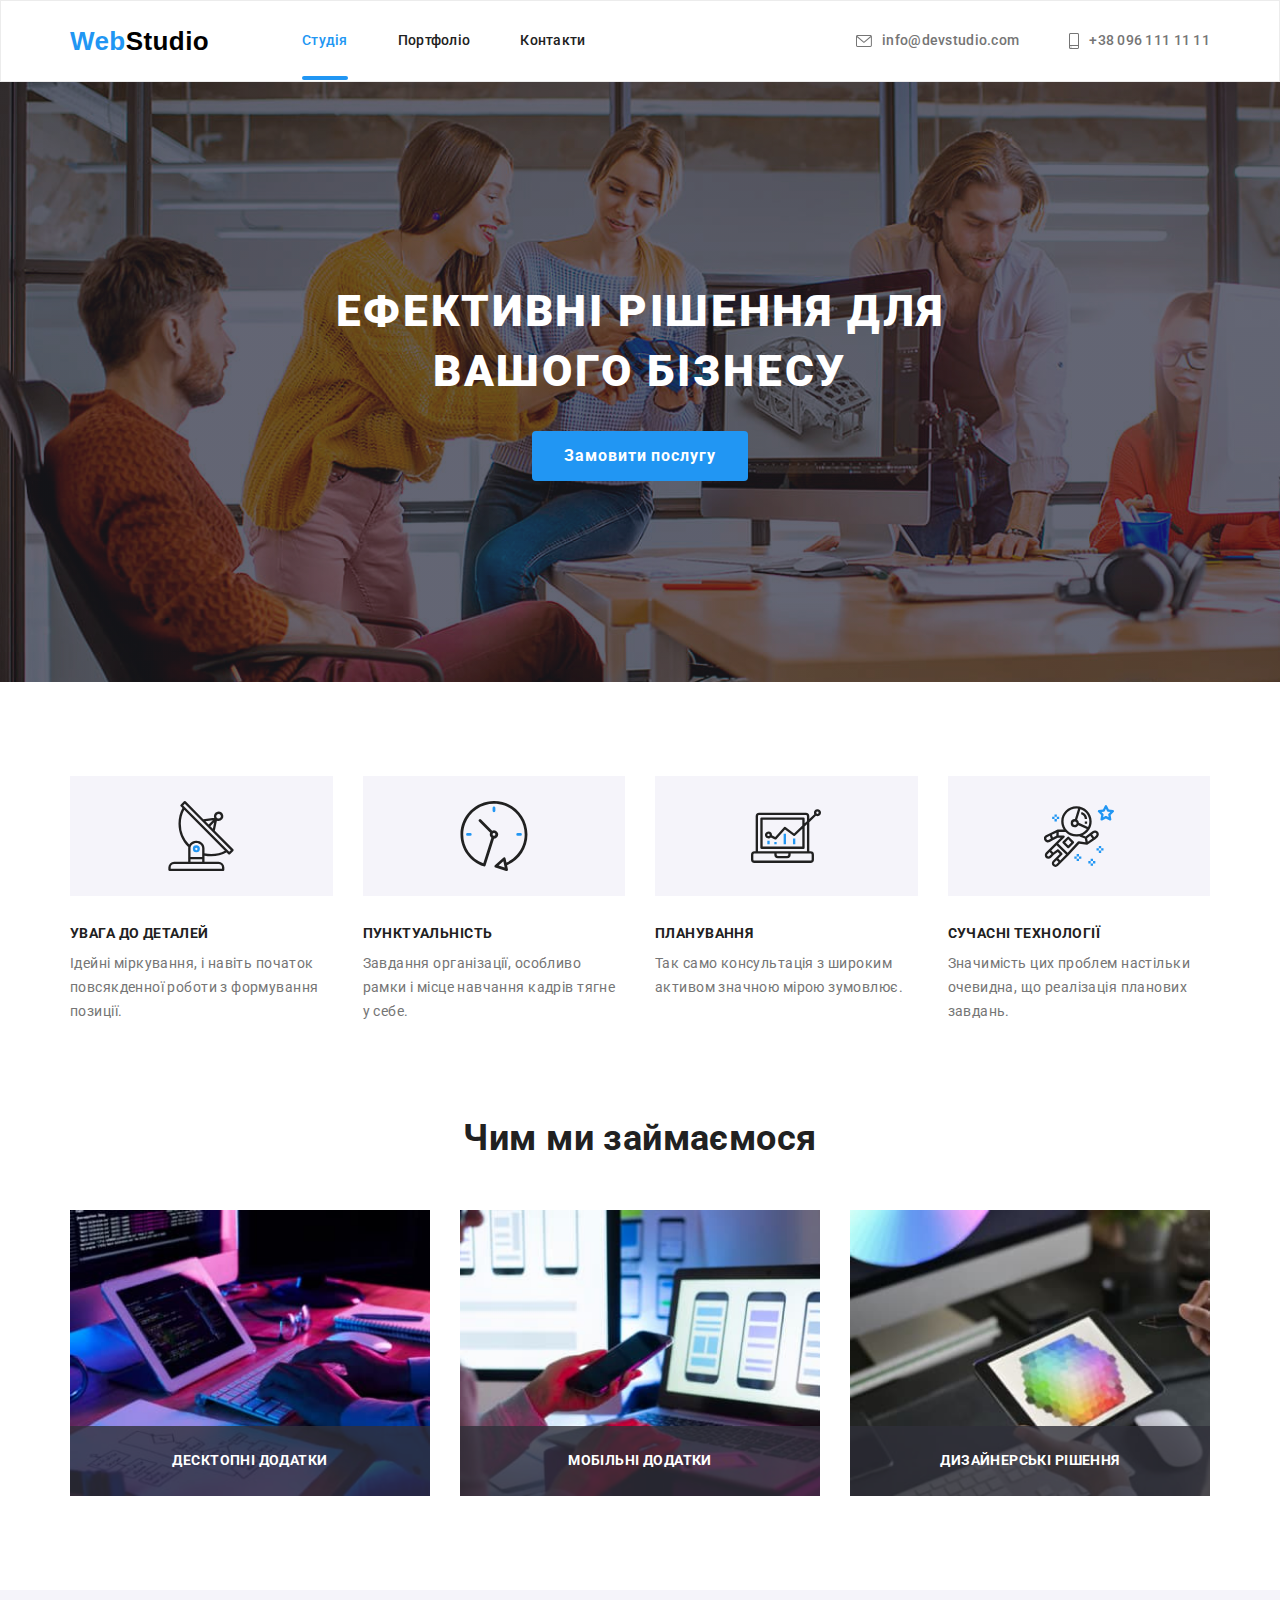
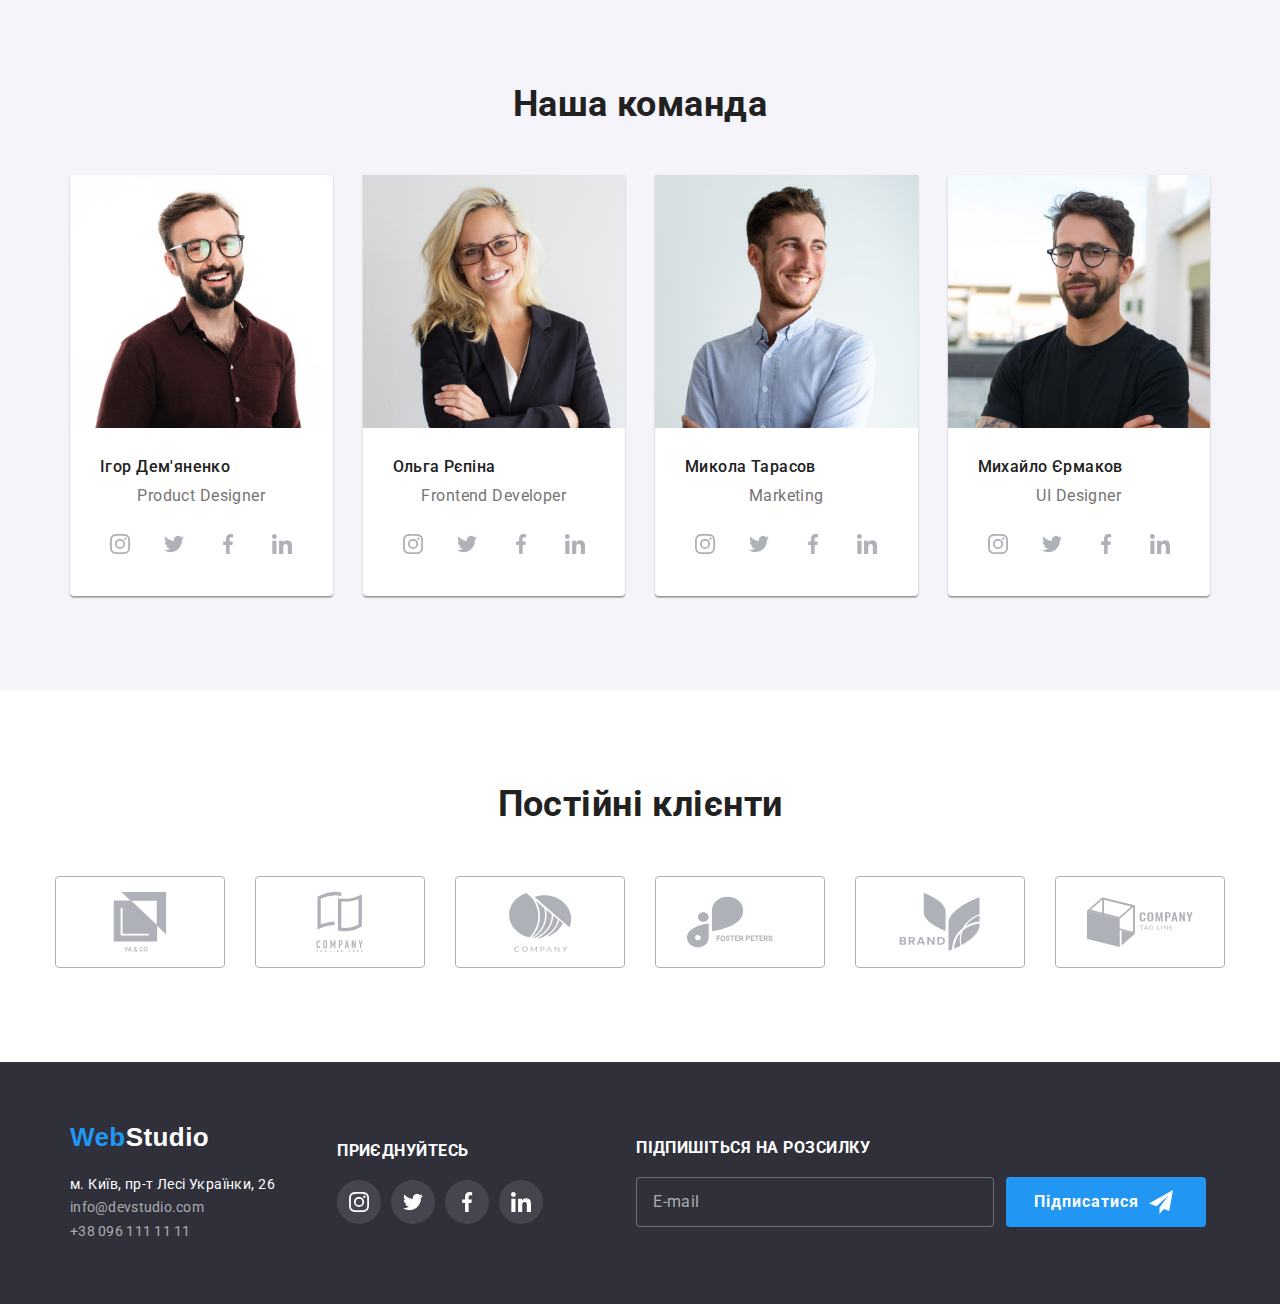
==== commit 8915e9cb: "final" ====
--- a/index.html
+++ b/index.html
@@ -20,9 +20,8 @@
 
   <body class="page">
     <div class="border-heder">
-      <!-- <div class="container"> -->
-        <header class="header">
-          <div class="container">
+      <header class="header">
+        <div class="container">
           <nav class="navigation">
             <div class="navigation__logo">
               <a href="./" class="logo logo--black">
@@ -65,60 +64,70 @@
           </ul>
           <button type="button" class="menu__open-btn" data-menu-open>
             <svg class="icon-open-btn" width="40" height="40">
-            <use href="./images/icons.svg#menu24px"></use>
-          </svg>
-        </button>
+              <use href="./images/icons.svg#menu24px"></use>
+            </svg>
+          </button>
           <div class="mob-menu is-hidden" data-menu>
             <div class="container">
-                  <button type="button" class="menu__close-btn" data-menu-close>
-                    <svg class="icon-close-btn" width="40" height="40">
-                      <use href="./images/icons.svg#close24px"></use>
-                    </svg>
-                  </button>
-                  <div class="mob-menu-top">
-                    <ul class="mob-menu-list list">
-                      <li class="mob-menu__item item">
-                        <a href="./index.html" class="mob-menu__link link mob-menu__link-current">Студія</a>
-                      </li>
-                      <li class="mob-menu__item item">
-                        <a href="./portfolio.html" class="mob-menu__link link">Портфоліо</a>
-                      </li>
-                      <li class="mob-menu__item item">
-                        <a href="" class="mob-menu__link link">Контакти</a>
-                      </li>
-                    </ul>
-                  </div>
-                  <div class="mob-menu-bottom">
-                    <ul class="mob-connect list">
-                      <li class="mob-connect__item item">
-                        <a class="mob-connect__tel link" href="tel:+380961111111">
-                          +38 096 111 11 11</a>
-                      </li>
-                      <li class="mob-connect__item item">
-                        <a class="mob-connect__mail link" href="mailto:info@devstudio.com">
-                          info@devstudio.com</a>
-                      </li>
-                    </ul>
-                    <ul class="mob-soc list">
-                      <li class="mob-soc__item item">
-                        <a href="" class="mob-soc__link">instagram</a>
-                      </li>
-                      <li class="mob-soc__item item">
-                        <a href="" class="mob-soc__link">twitter</a>
-                      </li>
-                      <li class="mob-soc__item item">
-                        <a href="" class="mob-soc__link">facebook</a>
-                      </li>
-                      <li class="mob-soc__item item">
-                        <a href="" class="mob-soc__link">linkedin</a>
-                      </li>
-                    </ul>
-                  </div>
-              </div>
+              <button type="button" class="menu__close-btn" data-menu-close>
+                <svg class="icon-close-btn" width="40" height="40">
+                  <use href="./images/icons.svg#close24px"></use>
+                </svg>
+              </button>
+              <div class="mob-menu-top">
+                <ul class="mob-menu-list list">
+                  <li class="mob-menu__item item">
+                    <a
+                      href="./index.html"
+                      class="mob-menu__link link mob-menu__link-current"
+                      >Студія</a
+                    >
+                  </li>
+                  <li class="mob-menu__item item">
+                    <a href="./portfolio.html" class="mob-menu__link link"
+                      >Портфоліо</a
+                    >
+                  </li>
+                  <li class="mob-menu__item item">
+                    <a href="" class="mob-menu__link link">Контакти</a>
+                  </li>
+                </ul>
+              </div>
+              <div class="mob-menu-bottom">
+                <ul class="mob-connect list">
+                  <li class="mob-connect__item item">
+                    <a class="mob-connect__tel link" href="tel:+380961111111">
+                      +38 096 111 11 11</a
+                    >
+                  </li>
+                  <li class="mob-connect__item item">
+                    <a
+                      class="mob-connect__mail link"
+                      href="mailto:info@devstudio.com"
+                    >
+                      info@devstudio.com</a
+                    >
+                  </li>
+                </ul>
+                <ul class="mob-soc list">
+                  <li class="mob-soc__item item">
+                    <a href="" class="mob-soc__link">instagram</a>
+                  </li>
+                  <li class="mob-soc__item item">
+                    <a href="" class="mob-soc__link">twitter</a>
+                  </li>
+                  <li class="mob-soc__item item">
+                    <a href="" class="mob-soc__link">facebook</a>
+                  </li>
+                  <li class="mob-soc__item item">
+                    <a href="" class="mob-soc__link">linkedin</a>
+                  </li>
+                </ul>
+              </div>
+            </div>
           </div>
-          </div>
-        </header>
-      <!-- </div> -->
+        </div>
+      </header>
     </div>
     <main>
       <section class="hero">
@@ -130,7 +139,6 @@
           Замовити послугу
         </button>
       </section>
-
       <section class="section no-padding">
         <div class="container">
           <h2 hidden>Наші переваги</h2>
@@ -185,7 +193,6 @@
           </ul>
         </div>
       </section>
-
       <section class="section section-work">
         <div class="container">
           <h2 class="title work">Чим ми займаємося</h2>
@@ -238,7 +245,6 @@
           </ul>
         </div>
       </section>
-
       <section class="section bgc">
         <div class="container">
           <h2 class="title team">Наша команда</h2>
@@ -268,7 +274,6 @@
                 />
                 <img src="./images/team/teamfoto1.jpg" alt="Ігор Дем'яненко" />
               </picture>
-
               <div class="team-list__item">
                 <h3 class="title team-list__name">Ігор Дем'яненко</h3>
                 <p class="team-list__text">Product Designer</p>
@@ -487,7 +492,6 @@
           </ul>
         </div>
       </section>
-
       <section class="section">
         <div class="container">
           <h2 class="title clients">Постійні клієнти</h2>
@@ -538,22 +542,26 @@
         </div>
       </section>
     </main>
-
     <footer>
       <div class="container">
         <ul class="footer-section">
           <div class="footer-item768">
             <li class="footer-item">
               <a href="./" class="logo logo--wite">
-                <span class="logo__web">Web</span>Studio </a>
+                <span class="logo__web">Web</span>Studio
+              </a>
               <address>
                 <ul class="footer-list">
                   <li>м. Київ, пр-т Лесі Українки, 26</li>
                   <li>
-                    <a href="mailto:info@devstudio.com" class="info link">info@devstudio.com</a>
+                    <a href="mailto:info@devstudio.com" class="info link"
+                      >info@devstudio.com</a
+                    >
                   </li>
                   <li>
-                    <a href="tel:+380961111111" class="info link">+38 096 111 11 11</a>
+                    <a href="tel:+380961111111" class="info link"
+                      >+38 096 111 11 11</a
+                    >
                   </li>
                 </ul>
               </address>
@@ -594,7 +602,6 @@
               </div>
             </li>
           </div>
-          
           <li class="footer-item">
             <div class="footer-form">
               <p class="footer-title">Підпишіться на розсилку</p>
@@ -604,7 +611,8 @@
                   class="footer-input"
                   type="email"
                   placeholder="E-mail"
-                  id="footer-input" name="footer-input"
+                  id="footer-input"
+                  name="footer-input"
                 />
                 <button type="submit" class="button">
                   Підписатися
@@ -628,7 +636,6 @@
             <use href="./images/icons.svg#close"></use>
           </svg>
         </button>
-
         <p class="modal-title">Залиште свої дані, ми вам передзвонимо</p>
         <form class="modal-form">
           <div class="form-field">
@@ -659,27 +666,27 @@
               name="comment"
               id="comment"
               placeholder="Введіть текст"
-            ></textarea>
+            >
+            </textarea>
           </div>
           <div class="form-field">
-            <label for="policy" class="label-checkbox"
-              ><input
+            <label for="policy" class="label-checkbox">
+              <input
                 class="checkbox"
                 type="checkbox"
                 name="policy"
                 id="policy"
               />
               <span class="icon-checkbox"> </span>Погоджуюся з розсилкою та
-              приймаю <a href="" class="checkbox-link"> Умови договору</a></label
+              приймаю
+              <a href="" class="checkbox-link"> Умови договору</a></label
             >
           </div>
           <button type="submit" class="button">Відправити</button>
         </form>
       </div>
     </div>
-
     <script src="./js/modal.js"></script>
     <script src="./js/menu.js"></script>
-
   </body>
 </html>
--- a/css/main.min.css
+++ b/css/main.min.css
@@ -1 +1 @@
-:root{--primary-text-color: #757575;--title-text-color: #212121;--accent-color: #2196f3;--button-bg-color: #f5f4fa;--primary-wite-color: #ffffff;--secondary-background-color: #2f303a;--primary-black-color: #000000;--primary-bg-color: #f5f5f5;--header-border-color: #ececec;--herobg-gradient: linear-gradient(to right, rgba(47, 48, 58, 0.4), rgba(47, 48, 58, 0.4))}.feature-list p{margin-top:0;margin-bottom:0px}.overlay-text p{margin:0}img{display:block;max-width:100%;height:auto;width:100%}.page{background-color:var(--primary-wite-color);color:var(--primary-text-color);font-family:"Roboto",sans-serif;letter-spacing:.03em;font-weight:400;font-size:14px;line-height:1.71}.link{letter-spacing:.02em}.bgc{background-color:var(--button-bg-color)}.list,.projects-list,.feature-list,.work-list,.team-list,.footer-list,.clients-list,.footer-section{padding:0;margin:0;list-style:none}.team-list,.projects-list{display:flex;flex-wrap:wrap;gap:30px}.no-scroll{overflow:hidden}.container .section{width:1200px;padding-left:15px;padding-right:15px;margin-left:auto;margin-right:auto}.container .btn-list{display:flex;justify-content:center;padding:0;margin-bottom:50px;list-style:none}@media screen and (max-width: 768px){.container .btn-list{flex-wrap:wrap;justify-content:left}}.main-container{padding-top:94px;padding-bottom:94px}.container{margin-left:auto;margin-right:auto;width:100%;padding-left:15px;padding-right:15px}@media screen and (min-width: 480px){.container{width:450px}}@media screen and (min-width: 768px){.container{width:738px}}@media screen and (min-width: 1200px){.container{width:1170px}}.container h1{display:none}.button{font-family:inherit;background-color:var(--button-bg-color);border:none;cursor:pointer;border-radius:4px}.hero .button,.modal .button,.footer-item .button{width:200px;background-color:var(--accent-color);color:var(--primary-wite-color);font-weight:700;font-size:16px;line-height:1.88;letter-spacing:.06em;align-items:center;text-align:center;padding:10px 20px;transition:background-color 250ms cubic-bezier(0.4, 0, 0.2, 1)}.hero .button:hover,.hero .button:focus,.modal .button:hover,.modal .button:focus,.footer-item .button:hover,.footer-item .button:focus{background-color:#188ce8}@media screen and (min-width: 1200px){.hero .button{width:216px}}.list .button{color:var(--title-text-color);background-color:var(--button-bg-color);padding:6px 22px;font-weight:500;font-size:16px;line-height:1.62;transition:color 250ms cubic-bezier(0.4, 0, 0.2, 1),background-color 250ms cubic-bezier(0.4, 0, 0.2, 1),text-shadow 250ms cubic-bezier(0.4, 0, 0.2, 1)}.list .button:hover,.list .button:focus{color:var(--primary-wite-color);background-color:var(--accent-color);text-shadow:0px 4px 4px rgba(0,0,0,.25)}.section{padding-top:60px;padding-bottom:60px}@media screen and (min-width: 1200px){.section{padding-top:94px;padding-bottom:94px}}.section.no-padding{padding-bottom:30}@media screen and (min-width: 1200px){.section.no-padding{padding-top:94px;padding-bottom:0px}}.section .title{margin-top:0;margin-bottom:10px;color:var(--title-text-color)}.section .work,.section .team,.section .clients{font-weight:700;font-size:36px;line-height:1.16;text-align:center;margin-bottom:50px}.section-project{margin-left:auto;margin-right:auto}@media screen and (min-width: 480px){.section-project{width:450px}}@media screen and (min-width: 768px){.section-project{width:738px}}@media screen and (min-width: 1200px){.section-project{width:1170px;margin-left:auto;margin-right:auto}}.overlay-text{position:absolute;bottom:0;padding:63px 24px;height:100%;background-color:rgba(33,150,243,.9);font-weight:400;font-size:18px;line-height:1.56;letter-spacing:.03em;color:#fff;overflow:auto;transform:translateY(101%);transition:transform 250ms cubic-bezier(0.4, 0, 0.2, 1)}.project-element:hover .overlay-text{opacity:1;transform:translateY(0)}.backdrop{position:fixed;top:0;left:0;content:"";width:100%;height:100%;background-color:rgba(0,0,0,.2);transition:opacity 250ms linear,visibility 250ms linear}.backdrop.is-hidden{opacity:0;visibility:hidden;pointer-events:none}.backdrop.is-hidden .modal{transform:translate(-50%, -50%) scaleY(0)}.modal{position:absolute;top:50%;left:50%;padding:40px;min-width:90%;min-height:60%;border-radius:4px;background-color:var(--primary-wite-color);transform:translate(-50%, -50%) scaleY(1);transition:transform 250ms linear}@media screen and (min-width: 480px){.modal{min-width:450px;min-height:609px}}@media screen and (min-width: 1200px){.modal{min-width:528px;min-height:581px}}.modal-close{position:absolute;top:8px;right:8px;cursor:pointer;display:flex;align-items:center;justify-content:center;border:none;background-color:var(--primary-wite-color);padding:0;color:rgba(0,0,0,.1)}.icon-close{transition:fill 250ms cubic-bezier(0.4, 0, 0.2, 1)}.modal-close:hover .icon-close{fill:var(--accent-color)}.modal-title{margin-bottom:12px;color:var(--title-text-color);font-weight:700;font-size:20px;line-height:1.15;letter-spacing:.03em;margin-top:0;text-align:center}.form-field{position:relative;display:flex;flex-direction:column;margin-bottom:10px}.form-field:nth-child(n+4){margin-bottom:0}.form-field textarea:focus{Outline:none}.modal .button{display:flex;justify-content:center;margin-top:30px;margin-right:auto;margin-left:auto;padding:10px 55px;transition:background-color 250ms cubic-bezier(0.4, 0, 0.2, 1)}.form-field input{margin:0;padding-top:12px;padding-bottom:12px;padding-left:40px;border:1px solid rgba(33,33,33,.2);border-radius:4px;cursor:pointer;transition:border-color 250ms cubic-bezier(0.4, 0, 0.2, 1)}.form-field input:hover,.form-field input:focus{border-color:var(--accent-color);outline:none}.form-field label{margin-bottom:4px;font-weight:400;font-size:12px;line-height:1.16;letter-spacing:.01em}.form-field label:nth-last-child(1){margin-bottom:0}.icon-modal{position:absolute;bottom:11px;left:12px;display:inline-block;color:var(--title-text-color);transition:fill 250ms cubic-bezier(0.4, 0, 0.2, 1)}.form-field input:hover~.icon-modal,.form-field input:focus~.icon-modal{fill:var(--accent-color)}.checkbox{position:absolute;width:1px;height:1px;margin:-1px;border:0;padding:0;clip:rect(0 0 0 0);overflow:hidden}.checkbox-link{text-underline-offset:.3em;color:var(--accent-color)}.comment{height:120px;resize:none;margin-bottom:20px;padding:12px 16px;font-weight:400;font-size:12px;line-height:1.16;letter-spacing:.01em;border:1px solid rgba(33,33,33,.2);border-radius:4px}.comment input::-moz-placeholder{color:rgba(117,117,117,.5)}.comment input:-ms-input-placeholder{color:rgba(117,117,117,.5)}.comment input::placeholder{color:rgba(117,117,117,.5)}.label-checkbox input{border:none}.label-checkbox{display:flex;align-items:center;cursor:pointer;margin:0}.icon-checkbox{display:inline-block;width:16px;height:15px;margin-right:7px;margin-left:12px;border:2px solid var(--title-text-color);border-radius:2px}.checkbox:checked+.icon-checkbox{border-color:rgba(0,0,0,0);background-image:url(../images/iconcheck.svg);background-size:contain;background-origin:border-box}.logo{display:block;font-family:"Releway",sans-serif;font-weight:700;font-size:24px;line-height:1.16;text-decoration:none}@media screen and (min-width: 1200px){.logo{font-weight:700;font-size:26px;line-height:1.19}}.logo--black{color:var(--primary-black-color)}.navigation__logo{margin-right:93px}.logo__web{color:var(--accent-color)}.menu{display:none;align-items:center}@media screen and (min-width: 768px){.menu{display:flex}}@media screen and (min-width: 768px){.navigation{display:flex;align-items:center}}.header{display:flex;align-items:center;flex-wrap:nowrap;gap:30px}@media screen and (min-width: 1200px){.header{width:auto}}.header>.container{display:flex;align-items:center}.border-heder{border:1px solid var(--header-border-color)}.menu__item+.item{margin-left:50px}@media screen and (min-width: 768px){.connect__item+.item{margin-left:auto;padding-top:10px}}@media screen and (min-width: 1200px){.connect__item+.item{margin-left:50px;padding:0}}.connect{display:none}@media screen and (min-width: 768px){.connect{display:block;margin-left:auto;padding-top:21px;padding-bottom:21px}}@media screen and (min-width: 1200px){.connect{display:flex;padding:0}}.menu__link{padding-top:32px;padding-bottom:32px;color:var(--title-text-color);font-weight:500;font-size:14px;line-height:1.14;text-decoration:none;transition:color 250ms cubic-bezier(0.4, 0, 0.2, 1)}.menu__link:hover,.menu__link:focus{color:var(--accent-color)}.menu__link-current{color:var(--accent-color)}.connect__link{display:block;color:var(--primary-text-color);font-weight:500;font-size:14px;line-height:1.14;text-decoration:none;display:flex;flex-direction:row;align-items:center;transition:color 250ms cubic-bezier(0.4, 0, 0.2, 1)}.connect__link:hover,.connect__link:focus{color:var(--accent-color)}@media screen and (min-width: 1200px){.connect__link{padding-top:32px;padding-bottom:32px}}.connect__icon{margin-right:10px;fill:var(--primary-text-color);transition:fill 250ms cubic-bezier(0.4, 0, 0.2, 1)}.connect__link:hover .connect__icon{fill:var(--accent-color)}.menu__link-current{position:relative}.menu__link-current::after{content:"";position:absolute;bottom:0;display:block;width:100%;height:4px;background-color:var(--accent-color);border-radius:2px}.menu__open-btn{width:40px;height:40px;background-color:rgba(0,0,0,0);border:none;margin:10px 0 10px auto}@media screen and (min-width: 768px){.menu__open-btn{display:none}}.mob-menu{position:fixed;top:0;left:0;background-color:var(--primary-wite-color);width:100vw;height:100vh;z-index:1;padding-top:48px;padding-bottom:48px;padding-left:40px}.mob-menu>.container{height:100%;display:flex;flex-direction:column;justify-content:space-between;overflow:auto}.mob-menu.is-hidden{opacity:0;visibility:hidden;pointer-events:none}.menu__close-btn{position:absolute;width:40px;height:40px;background-color:rgba(0,0,0,0);top:11px;right:10px;display:block;margin-left:auto;border:none;cursor:pointer}.icon-close-btn{width:18px;height:18px}.icon-close-btn:hover,.icon-close-btn:focus{fill:var(--accent-color)}.icon-open-btn{width:24px;height:16px}.mob-menu-list{margin-bottom:50px}.mob-menu__item:not(:last-child){margin-bottom:32px}.mob-menu__link{font-weight:500;font-size:40px;line-height:1.17;letter-spacing:.02em;text-decoration:none;color:var(--title-text-color)}.mob-menu__link-current{color:var(--accent-color)}.mob-connect{margin-bottom:64px}.mob-connect__item:not(:last-child){margin-bottom:32px}.mob-connect__tel{font-weight:500;font-size:34px;line-height:1.17;letter-spacing:.02em;color:var(--accent-color);text-decoration:none}.mob-connect__mail{font-weight:500;font-size:24px;line-height:1.16;letter-spacing:.02em;color:var(--primary-text-color);text-decoration:none}.mob-soc{display:flex;margin-bottom:48px}.mob-soc__item:not(:last-child){margin-right:10px;border-right:1px solid rgba(33,33,33,.2);padding-right:10px}.mob-soc__link{font-weight:500;font-size:18px;line-height:1.22;letter-spacing:.02em;color:var(--accent-color);text-decoration:none}.hero{max-width:480px;height:400px;margin-left:auto;margin-right:auto;background-image:var(--herobg-gradient),url("../images/heroimg-mob.svg");background-color:#c4c4c4;text-align:center;padding:118px 0}@media screen and (min-width: 768px){.hero{max-width:768px;background-image:var(--herobg-gradient),url("/images/heroimg-tab.svg")}}@media screen and (min-width: 1200px){.hero{max-width:1600px;height:600px;padding:200px 0;background-image:var(--herobg-gradient),url("../images/heroimg.svg")}}.hero .title{margin-top:0;color:var(--primary-wite-color);font-weight:900;font-size:26px;line-height:1.61;letter-spacing:.06em;text-align:center;text-transform:uppercase}@media screen and (min-width: 1200px){.hero .title{font-weight:900;font-size:44px;line-height:1.36;letter-spacing:.06em}}.project-item{padding-top:20px;padding-right:24px;padding-bottom:20px;padding-left:24px}.projects-list .title{margin-top:0;margin-bottom:4px;font-weight:700;font-size:18px;line-height:2;color:var(--title-text-color)}.projects-list .text{margin-top:0;margin-bottom:0;font-weight:400;font-size:16px;line-height:1.87}.project-element{width:100%;border:1px solid #eee;cursor:pointer;transition:box-shadow 250ms cubic-bezier(0.4, 0, 0.2, 1)}.project-element:hover,.project-element:focus{box-shadow:0px 1px 1px rgba(0,0,0,.12),0px 4px 4px rgba(0,0,0,.06),1px 4px 6px rgba(0,0,0,.16)}@media screen and (min-width: 768px){.project-element{width:calc((100% - 30px)/2)}}@media screen and (min-width: 1200px){.project-element{width:calc((100% - 60px)/3)}}.project-overlay{position:relative;overflow:hidden}.btn-list .item+.item{margin-left:8px;margin-bottom:20px}.soc__icon{width:20px;height:20px;fill:currentColor;transition:fill 250ms cubic-bezier(0.4, 0, 0.2, 1)}.soc__link:hover .soc__icon,.soc__link:focus .soc__icon{fill:var(--primary-wite-color)}.soc__link{display:flex;align-items:center;justify-content:center;background-color:var(--primary-wite-color);width:44px;height:44px;border:none;border-radius:50%;padding:0;color:#afb1b8;transition:background-color 250ms cubic-bezier(0.4, 0, 0.2, 1),border-radius 250ms cubic-bezier(0.4, 0, 0.2, 1)}.soc__link:hover,.soc__link:focus{background-color:#2196f3;border-radius:50%;cursor:pointer}.soc__item+.item{margin-left:10px}.soc{margin-top:16px;display:flex;justify-content:center}.team-list__text{margin-top:0;margin-bottom:0;font-weight:400;font-size:16px;line-height:1.18;text-align:center}.team-list__item{padding:30px}.team-list__element{width:100%;background:var(--primary-wite-color);box-shadow:0px 1px 3px rgba(0,0,0,.12),0px 1px 1px rgba(0,0,0,.14),0px 2px 1px rgba(0,0,0,.2);border-radius:0px 0px 4px 4px}.team-list__element:nth-child(4n){margin-right:0}@media screen and (min-width: 768px){.team-list__element{width:calc((100% - 30px)/2)}}@media screen and (min-width: 1200px){.team-list__element{width:calc((100% - 90px)/4)}}.team-list__name{font-weight:500;font-size:16px;line-height:1.18;text-align:center}.btn-icon{width:106px;height:60px;fill:#afb1b8;transition:fill 250ms cubic-bezier(0.4, 0, 0.2, 1)}.btn-clients:hover .btn-icon,.btn-clients:focus .btn-icon{fill:#2196f3}.btn-clients{display:flex;align-items:center;justify-content:center;width:170px;height:92px;border:1px solid #afb1b8;border-radius:4px;cursor:pointer;transition:border-color 250ms cubic-bezier(0.4, 0, 0.2, 1)}.btn-clients:hover,.btn-clients:focus{border-color:#2196f3}.clients-list{display:flex;flex-wrap:wrap;justify-content:center;gap:30px}@media screen and (min-width: 1200px){.clients-list{flex-wrap:nowrap}}.clients-list.item{width:calc((100% - 30px)/2)}@media screen and (min-width: 768px){.clients-list.item{width:calc((100% - 60px)/3)}}@media screen and (min-width: 1200px){.clients-list.item{width:calc((100% - 150px)/4)}}.feature-list{display:flex;flex-wrap:wrap;justify-content:center;gap:30px}.feature-list .title{font-weight:700;font-size:14px;line-height:1.14}.feature-list__bgd{display:flex;align-items:center;justify-content:center;height:120px;width:100%;margin-bottom:30px;background-color:var(--button-bg-color)}.feature-list__icon{height:70px;width:70px}.feature-list__element{margin-bottom:30px}.feature-list__element:nth-child(4n){margin-right:0;margin-bottom:0}@media screen and (min-width: 768px){.feature-list__element{width:calc((100% - 30px)/2)}}@media screen and (min-width: 1200px){.feature-list__element{width:calc((100% - 90px)/4);margin-bottom:0}}@media screen and (max-width: 1200px){.section-work{display:none;width:calc((100% - 60px)/3)}}.work-list{display:flex;flex-wrap:nowrap;gap:30px}.work-list__element{position:relative}.work-list__text{position:absolute;bottom:0;width:100%;height:70px;background-color:rgba(47,48,58,.8)}.work-list__title{font-weight:700;font-size:14px;line-height:1.14;letter-spacing:.03em;margin:0;padding-top:27px;text-align:center;text-transform:uppercase;color:var(--primary-wite-color)}footer{background:var(--secondary-background-color);padding-top:60px;padding-bottom:60px}@media screen and (max-width: 768px){.footer-item{width:100%}}@media screen and (min-width: 768px){li .footer-item :nth-child(1){width:231px}}.logo--wite{text-align:center;color:var(--primary-wite-color);margin-bottom:20px}@media screen and (min-width: 1200px){.logo--wite{text-align:left}}.footer-list .link{color:var(--primary-text-color);font-weight:500;font-size:14px;line-height:1.14;text-decoration:none}.footer-list{text-align:center}@media screen and (min-width: 1200px){.footer-list{text-align:left}}address{font-style:normal;color:var(--primary-wite-color)}.footer-list .info{color:rgba(255,255,255,.6);font-weight:400;font-size:14px;line-height:1.71}.footer-social{margin:60px 0}@media screen and (min-width: 768px){.footer-social{margin:0}}@media screen and (min-width: 1200px){.footer-social{margin-left:62px}}.footer-title{text-align:center;margin-bottom:20px;text-transform:uppercase;font-weight:700;font-size:14px;line-height:1.14;letter-spacing:.03em;color:var(--primary-wite-color)}@media screen and (min-width: 768px){.footer-title{margin-top:0}}@media screen and (min-width: 1200px){.footer-title{font-weight:700;font-size:16px;line-height:1.14;letter-spacing:.03em;text-align:left}}.footer-section{display:flex;flex-direction:column;align-items:center}@media screen and (min-width: 1200px){.footer-section{flex-direction:row}}.soc__link--wite{background-color:rgba(255,255,255,.1);color:var(--primary-wite-color)}@media screen and (min-width: 768px){.footer-item768{display:flex;gap:165px;margin-bottom:60px}}@media screen and (min-width: 1200px){.footer-item768{gap:0;margin:0;align-items:center}}.footer-form{width:100%}@media screen and (min-width: 1200px){.footer-form{margin-left:93px;width:570px}}.footer-input{width:100%;margin-bottom:20px;height:50px;border:1px solid rgba(255,255,255,.3);border-radius:4px;background-color:var(--secondary-background-color);padding-top:15px;padding-bottom:15px;padding-left:16px;outline:none}.footer-input::-moz-placeholder{font-weight:400;font-size:16px;line-height:1.25;letter-spacing:.03em;color:rgba(255,255,255,.6)}.footer-input:-ms-input-placeholder{font-weight:400;font-size:16px;line-height:1.25;letter-spacing:.03em;color:rgba(255,255,255,.6)}.footer-input::placeholder{font-weight:400;font-size:16px;line-height:1.25;letter-spacing:.03em;color:rgba(255,255,255,.6)}@media screen and (min-width: 480px){.footer-input{width:450px}}@media screen and (min-width: 1200px){.footer-input{margin-right:12px;width:358px;margin-bottom:0}}.footer-field{display:flex;flex-direction:column;align-items:center}@media screen and (min-width: 1200px){.footer-field{flex-direction:row}}.footer-item .button{height:50px;padding:0 0 0 28px;display:flex;transition:background-color 250ms cubic-bezier(0.4, 0, 0.2, 1)}.icon-footer{margin-right:28px;margin-top:13px;margin-bottom:13px;margin-left:10px}/*# sourceMappingURL=main.min.css.map */+:root{--primary-text-color: #757575;--title-text-color: #212121;--accent-color: #2196f3;--button-bg-color: #f5f4fa;--primary-wite-color: #ffffff;--secondary-background-color: #2f303a;--primary-black-color: #000000;--primary-bg-color: #f5f5f5;--header-border-color: #ececec;--herobg-gradient: linear-gradient( to right, rgba(47, 48, 58, 0.4), rgba(47, 48, 58, 0.4) )}.feature-list p{margin-top:0;margin-bottom:0px}.overlay-text p{margin:0}img{display:block;max-width:100%;height:auto;width:100%}.page{background-color:var(--primary-wite-color);color:var(--primary-text-color);font-family:"Roboto",sans-serif;letter-spacing:.03em;font-weight:400;font-size:14px;line-height:1.71}.link{letter-spacing:.02em}.bgc{background-color:var(--button-bg-color)}.list,.projects-list,.feature-list,.work-list,.team-list,.footer-list,.clients-list,.footer-section{padding:0;margin:0;list-style:none}.team-list,.projects-list{display:flex;flex-wrap:wrap;gap:30px}.no-scroll{overflow:hidden}.container .section{width:1200px;padding-left:15px;padding-right:15px;margin-left:auto;margin-right:auto}.container .btn-list{display:flex;justify-content:center;padding:0;margin-bottom:50px;list-style:none}@media screen and (max-width: 768px){.container .btn-list{flex-wrap:wrap;justify-content:left}}.main-container{padding-top:94px;padding-bottom:94px}.container{margin-left:auto;margin-right:auto;width:100%;padding-left:15px;padding-right:15px}@media screen and (min-width: 480px){.container{width:450px}}@media screen and (min-width: 768px){.container{width:738px}}@media screen and (min-width: 1200px){.container{width:1170px}}.container h1{display:none}.button{font-family:inherit;background-color:var(--button-bg-color);border:none;cursor:pointer;border-radius:4px}.hero .button,.modal .button,.footer-item .button{width:200px;background-color:var(--accent-color);color:var(--primary-wite-color);font-weight:700;font-size:16px;line-height:1.88;letter-spacing:.06em;align-items:center;text-align:center;padding:10px 20px;transition:background-color 250ms cubic-bezier(0.4, 0, 0.2, 1)}.hero .button:hover,.hero .button:focus,.modal .button:hover,.modal .button:focus,.footer-item .button:hover,.footer-item .button:focus{background-color:#188ce8}@media screen and (min-width: 1200px){.hero .button{width:216px}}.list .button{color:var(--title-text-color);background-color:var(--button-bg-color);padding:6px 22px;font-weight:500;font-size:16px;line-height:1.62;transition:color 250ms cubic-bezier(0.4, 0, 0.2, 1),background-color 250ms cubic-bezier(0.4, 0, 0.2, 1),text-shadow 250ms cubic-bezier(0.4, 0, 0.2, 1)}.list .button:hover,.list .button:focus{color:var(--primary-wite-color);background-color:var(--accent-color);text-shadow:0px 4px 4px rgba(0,0,0,.25)}.section{padding-top:60px;padding-bottom:60px}@media screen and (min-width: 1200px){.section{padding-top:94px;padding-bottom:94px}}.section.no-padding{padding-bottom:30}@media screen and (min-width: 1200px){.section.no-padding{padding-top:94px;padding-bottom:0px}}.section .title{text-align:center;margin-top:0;margin-bottom:10px;color:var(--title-text-color)}@media screen and (min-width: 1200px){.section .title{text-align:left}}.section .work,.section .team,.section .clients{font-weight:700;font-size:28px;line-height:1.16;text-align:center;margin-bottom:50px}@media screen and (min-width: 1200px){.section .work,.section .team,.section .clients{font-weight:700;font-size:36px;line-height:1.16;text-align:center;margin-bottom:50px}}.section-project{margin-left:auto;margin-right:auto}@media screen and (min-width: 480px){.section-project{width:450px}}@media screen and (min-width: 768px){.section-project{width:738px}}@media screen and (min-width: 1200px){.section-project{width:1170px;margin-left:auto;margin-right:auto}}.overlay-text{position:absolute;bottom:0;padding:63px 24px;height:100%;background-color:rgba(33,150,243,.9);font-weight:400;font-size:18px;line-height:1.56;letter-spacing:.03em;color:#fff;overflow:auto;transform:translateY(101%);transition:transform 250ms cubic-bezier(0.4, 0, 0.2, 1)}.project-element:hover .overlay-text{opacity:1;transform:translateY(0)}.backdrop{position:fixed;top:0;left:0;content:"";width:100%;height:100%;background-color:rgba(0,0,0,.2);transition:opacity 250ms linear,visibility 250ms linear}.backdrop.is-hidden{opacity:0;visibility:hidden;pointer-events:none}.backdrop.is-hidden .modal{transform:translate(-50%, -50%) scaleY(0)}.modal{position:absolute;top:50%;left:50%;padding:40px;min-width:90%;min-height:60%;border-radius:4px;background-color:var(--primary-wite-color);transform:translate(-50%, -50%) scaleY(1);transition:transform 250ms linear}@media screen and (min-width: 480px){.modal{min-width:450px;min-height:609px}}@media screen and (min-width: 1200px){.modal{min-width:528px;min-height:581px}}.modal-close{position:absolute;top:8px;right:8px;cursor:pointer;display:flex;align-items:center;justify-content:center;border:none;background-color:var(--primary-wite-color);padding:0;color:rgba(0,0,0,.1)}.icon-close{transition:fill 250ms cubic-bezier(0.4, 0, 0.2, 1)}.modal-close:hover .icon-close{fill:var(--accent-color)}.modal-title{margin-bottom:12px;color:var(--title-text-color);font-weight:700;font-size:20px;line-height:1.15;letter-spacing:.03em;margin-top:0;text-align:center}.form-field{position:relative;display:flex;flex-direction:column;margin-bottom:10px}.form-field:nth-child(n+4){margin-bottom:0}.form-field textarea:focus{outline:none}.modal .button{display:flex;justify-content:center;margin-top:30px;margin-right:auto;margin-left:auto;padding:10px 55px;transition:background-color 250ms cubic-bezier(0.4, 0, 0.2, 1)}.form-field input{margin:0;padding-top:12px;padding-bottom:12px;padding-left:40px;border:1px solid rgba(33,33,33,.2);border-radius:4px;cursor:pointer;transition:border-color 250ms cubic-bezier(0.4, 0, 0.2, 1)}.form-field input:hover,.form-field input:focus{border-color:var(--accent-color);outline:none}.form-field label{margin-bottom:4px;font-weight:400;font-size:12px;line-height:1.16;letter-spacing:.01em}.form-field label:nth-last-child(1){margin-bottom:0}.icon-modal{position:absolute;bottom:11px;left:12px;display:inline-block;color:var(--title-text-color);transition:fill 250ms cubic-bezier(0.4, 0, 0.2, 1)}.form-field input:hover~.icon-modal,.form-field input:focus~.icon-modal{fill:var(--accent-color)}.checkbox{position:absolute;width:1px;height:1px;margin:-1px;border:0;padding:0;clip:rect(0 0 0 0);overflow:hidden}.checkbox-link{text-underline-offset:.3em;color:var(--accent-color)}.comment{height:120px;resize:none;margin-bottom:20px;padding:12px 16px;font-weight:400;font-size:12px;line-height:1.16;letter-spacing:.01em;border:1px solid rgba(33,33,33,.2);border-radius:4px}.comment input::-moz-placeholder{color:rgba(117,117,117,.5)}.comment input:-ms-input-placeholder{color:rgba(117,117,117,.5)}.comment input::placeholder{color:rgba(117,117,117,.5)}.label-checkbox input{border:none}.label-checkbox{display:flex;align-items:center;cursor:pointer;margin:0}.icon-checkbox{display:inline-block;width:16px;height:15px;margin-right:7px;margin-left:12px;border:2px solid var(--title-text-color);border-radius:2px}.checkbox:checked+.icon-checkbox{border-color:rgba(0,0,0,0);background-image:url(../images/iconcheck.svg);background-size:contain;background-origin:border-box}.logo{display:block;font-family:"Releway",sans-serif;font-weight:700;font-size:24px;line-height:1.16;text-decoration:none}@media screen and (min-width: 1200px){.logo{font-weight:700;font-size:26px;line-height:1.19}}.logo--black{color:var(--primary-black-color)}.navigation__logo{margin-right:93px}.logo__web{color:var(--accent-color)}.menu{display:none;align-items:center}@media screen and (min-width: 768px){.menu{display:flex}}@media screen and (min-width: 768px){.navigation{display:flex;align-items:center}}.header{display:flex;align-items:center;flex-wrap:nowrap;gap:30px}@media screen and (min-width: 1200px){.header{width:auto}}.header>.container{display:flex;align-items:center}.border-heder{border:1px solid var(--header-border-color)}.menu__item+.item{margin-left:50px}@media screen and (min-width: 768px){.connect__item+.item{margin-left:auto;padding-top:10px}}@media screen and (min-width: 1200px){.connect__item+.item{margin-left:50px;padding:0}}.connect{display:none}@media screen and (min-width: 768px){.connect{display:block;margin-left:auto;padding-top:21px;padding-bottom:21px}}@media screen and (min-width: 1200px){.connect{display:flex;padding:0}}.menu__link{padding-top:32px;padding-bottom:32px;color:var(--title-text-color);font-weight:500;font-size:14px;line-height:1.14;text-decoration:none;transition:color 250ms cubic-bezier(0.4, 0, 0.2, 1)}.menu__link:hover,.menu__link:focus{color:var(--accent-color)}.menu__link-current{color:var(--accent-color)}.connect__link{display:block;color:var(--primary-text-color);font-weight:500;font-size:12px;line-height:1.14;text-decoration:none;display:flex;flex-direction:row;align-items:center;transition:color 250ms cubic-bezier(0.4, 0, 0.2, 1)}.connect__link:hover,.connect__link:focus{color:var(--accent-color)}@media screen and (min-width: 1200px){.connect__link{padding-top:32px;padding-bottom:32px;font-weight:500;font-size:14px;line-height:1.14}}.connect__icon{margin-right:10px;fill:var(--primary-text-color);transition:fill 250ms cubic-bezier(0.4, 0, 0.2, 1)}.connect__link:hover .connect__icon{fill:var(--accent-color)}.menu__link-current{position:relative}.menu__link-current::after{content:"";position:absolute;bottom:0;display:block;width:100%;height:4px;background-color:var(--accent-color);border-radius:2px}.menu__open-btn{width:40px;height:40px;background-color:rgba(0,0,0,0);border:none;margin:10px 0 10px auto}@media screen and (min-width: 768px){.menu__open-btn{display:none}}.mob-menu{position:fixed;top:0;left:0;background-color:var(--primary-wite-color);width:100vw;height:100vh;z-index:1;padding-top:48px;padding-bottom:48px;padding-left:40px}.mob-menu>.container{height:100%;display:flex;flex-direction:column;justify-content:space-between;overflow:auto}.mob-menu.is-hidden{opacity:0;visibility:hidden;pointer-events:none}.menu__close-btn{position:absolute;width:40px;height:40px;background-color:rgba(0,0,0,0);top:11px;right:10px;display:block;margin-left:auto;border:none;cursor:pointer}.icon-close-btn{width:18px;height:18px}.icon-close-btn:hover,.icon-close-btn:focus{fill:var(--accent-color)}.icon-open-btn{width:24px;height:16px}.mob-menu-list{margin-bottom:50px}.mob-menu__item:not(:last-child){margin-bottom:32px}.mob-menu__link{font-weight:500;font-size:40px;line-height:1.17;letter-spacing:.02em;text-decoration:none;color:var(--title-text-color)}.mob-menu__link-current{color:var(--accent-color)}.mob-connect{margin-bottom:64px}.mob-connect__item:not(:last-child){margin-bottom:32px}.mob-connect__tel{font-weight:500;font-size:34px;line-height:1.17;letter-spacing:.02em;color:var(--accent-color);text-decoration:none}.mob-connect__mail{font-weight:500;font-size:24px;line-height:1.16;letter-spacing:.02em;color:var(--primary-text-color);text-decoration:none}.mob-soc{display:flex;margin-bottom:48px}.mob-soc__item:not(:last-child){margin-right:10px;border-right:1px solid rgba(33,33,33,.2);padding-right:10px}.mob-soc__link{font-weight:500;font-size:18px;line-height:1.22;letter-spacing:.02em;color:var(--accent-color);text-decoration:none}.hero{max-width:480px;height:400px;margin-left:auto;margin-right:auto;background-image:var(--herobg-gradient),url("../images/heroimg-mob.svg");background-color:#c4c4c4;text-align:center;padding:118px 0}@media screen and (min-width: 768px){.hero{max-width:768px;background-image:var(--herobg-gradient),url("../images/heroimg-tab.svg")}}@media screen and (min-width: 1200px){.hero{max-width:1600px;height:600px;padding:200px 0;background-image:var(--herobg-gradient),url("../images/heroimg.svg")}}.hero .title{margin-top:0;color:var(--primary-wite-color);font-weight:900;font-size:26px;line-height:1.61;letter-spacing:.06em;text-align:center;text-transform:uppercase}@media screen and (min-width: 1200px){.hero .title{font-weight:900;font-size:44px;line-height:1.36;letter-spacing:.06em}}.project-item{padding-top:20px;padding-right:24px;padding-bottom:20px;padding-left:24px}.projects-list .title{margin-top:0;margin-bottom:4px;font-weight:700;font-size:18px;line-height:2;color:var(--title-text-color)}.projects-list .text{margin-top:0;margin-bottom:0;font-weight:400;font-size:16px;line-height:1.87}.project-element{width:100%;border:1px solid #eee;cursor:pointer;transition:box-shadow 250ms cubic-bezier(0.4, 0, 0.2, 1)}.project-element:hover,.project-element:focus{box-shadow:0px 1px 1px rgba(0,0,0,.12),0px 4px 4px rgba(0,0,0,.06),1px 4px 6px rgba(0,0,0,.16)}@media screen and (min-width: 768px){.project-element{width:calc((100% - 30px)/2)}}@media screen and (min-width: 1200px){.project-element{width:calc((100% - 60px)/3)}}.project-overlay{position:relative;overflow:hidden}.btn-list .item+.item{margin-left:8px;margin-bottom:20px}.soc__icon{width:20px;height:20px;fill:currentColor;transition:fill 250ms cubic-bezier(0.4, 0, 0.2, 1)}.soc__link:hover .soc__icon,.soc__link:focus .soc__icon{fill:var(--primary-wite-color)}.soc__link{display:flex;align-items:center;justify-content:center;background-color:var(--primary-wite-color);width:44px;height:44px;border:none;border-radius:50%;padding:0;color:#afb1b8;transition:background-color 250ms cubic-bezier(0.4, 0, 0.2, 1),border-radius 250ms cubic-bezier(0.4, 0, 0.2, 1)}.soc__link:hover,.soc__link:focus{background-color:#2196f3;border-radius:50%;cursor:pointer}.soc__item+.item{margin-left:10px}.soc{margin-top:16px;display:flex;justify-content:center}.team-list__text{margin-top:0;margin-bottom:0;font-weight:400;font-size:16px;line-height:1.18;text-align:center}.team-list__item{padding:30px}.team-list__element{width:100%;background:var(--primary-wite-color);box-shadow:0px 1px 3px rgba(0,0,0,.12),0px 1px 1px rgba(0,0,0,.14),0px 2px 1px rgba(0,0,0,.2);border-radius:0px 0px 4px 4px}.team-list__element:nth-child(4n){margin-right:0}@media screen and (min-width: 768px){.team-list__element{width:calc((100% - 30px)/2)}}@media screen and (min-width: 1200px){.team-list__element{width:calc((100% - 90px)/4)}}.team-list__name{font-weight:500;font-size:16px;line-height:1.18;text-align:center}.btn-icon{width:106px;height:60px;fill:#afb1b8;transition:fill 250ms cubic-bezier(0.4, 0, 0.2, 1)}.btn-clients:hover .btn-icon,.btn-clients:focus .btn-icon{fill:#2196f3}.btn-clients{display:flex;align-items:center;justify-content:center;width:170px;height:92px;border:1px solid #afb1b8;border-radius:4px;cursor:pointer;transition:border-color 250ms cubic-bezier(0.4, 0, 0.2, 1)}.btn-clients:hover,.btn-clients:focus{border-color:#2196f3}.clients-list{display:flex;flex-wrap:wrap;justify-content:center;gap:30px}@media screen and (min-width: 1200px){.clients-list{flex-wrap:nowrap}}.clients-list.item{width:calc((100% - 30px)/2)}@media screen and (min-width: 768px){.clients-list.item{width:calc((100% - 60px)/3)}}@media screen and (min-width: 1200px){.clients-list.item{width:calc((100% - 150px)/4)}}.feature-list{display:flex;flex-wrap:wrap;justify-content:center;gap:30px}.feature-list .title{font-weight:700;font-size:14px;line-height:1.14}.feature-list__bgd{display:flex;align-items:center;justify-content:center;height:120px;width:100%;margin-bottom:30px;background-color:var(--button-bg-color)}.feature-list__icon{height:70px;width:70px}.feature-list__element{margin-bottom:30px}.feature-list__element:nth-child(4n){margin-right:0;margin-bottom:0}@media screen and (min-width: 768px){.feature-list__element{width:calc((100% - 30px)/2)}}@media screen and (min-width: 1200px){.feature-list__element{width:calc((100% - 90px)/4);margin-bottom:0}}@media screen and (max-width: 1200px){.section-work{display:none;width:calc((100% - 60px)/3)}}.work-list{display:flex;flex-wrap:nowrap;gap:30px}.work-list__element{position:relative}.work-list__text{position:absolute;bottom:0;width:100%;height:70px;background-color:rgba(47,48,58,.8)}.work-list__title{font-weight:700;font-size:14px;line-height:1.14;letter-spacing:.03em;margin:0;padding-top:27px;text-align:center;text-transform:uppercase;color:var(--primary-wite-color)}footer{background:var(--secondary-background-color);padding-top:60px;padding-bottom:60px}@media screen and (max-width: 767px){.footer-item{width:100%}}.logo--wite{text-align:center;color:var(--primary-wite-color);margin-bottom:20px}@media screen and (min-width: 1200px){.logo--wite{text-align:left}}.footer-list .link{color:var(--primary-text-color);font-weight:500;font-size:14px;line-height:1.14;text-decoration:none}.footer-list{text-align:center}@media screen and (min-width: 1200px){.footer-list{text-align:left}}address{font-style:normal;color:var(--primary-wite-color)}.footer-list .info{color:rgba(255,255,255,.6);font-weight:400;font-size:14px;line-height:1.71}.footer-social{margin:60px 0}@media screen and (min-width: 768px){.footer-social{margin:0}}@media screen and (min-width: 1200px){.footer-social{margin-left:62px}}.footer-title{text-align:center;margin-bottom:20px;text-transform:uppercase;font-weight:700;font-size:14px;line-height:1.14;letter-spacing:.03em;color:var(--primary-wite-color)}@media screen and (min-width: 768px){.footer-title{margin-top:0}}@media screen and (min-width: 1200px){.footer-title{font-weight:700;font-size:16px;line-height:1.14;letter-spacing:.03em;text-align:left}}.footer-section{display:flex;flex-direction:column;align-items:center}@media screen and (min-width: 1200px){.footer-section{flex-direction:row}}.soc__link--wite{background-color:rgba(255,255,255,.1);color:var(--primary-wite-color)}@media screen and (min-width: 768px){.footer-item768{display:flex;gap:165px;margin-bottom:60px}}@media screen and (min-width: 1200px){.footer-item768{gap:0;margin:0;align-items:center}}.footer-form{width:100%}@media screen and (min-width: 1200px){.footer-form{margin-left:93px;width:570px}}.footer-input{width:100%;margin-bottom:20px;height:50px;border:1px solid rgba(255,255,255,.3);border-radius:4px;background-color:var(--secondary-background-color);padding-top:15px;padding-bottom:15px;padding-left:16px;outline:none}.footer-input::-moz-placeholder{font-weight:400;font-size:16px;line-height:1.25;letter-spacing:.03em;color:rgba(255,255,255,.6)}.footer-input:-ms-input-placeholder{font-weight:400;font-size:16px;line-height:1.25;letter-spacing:.03em;color:rgba(255,255,255,.6)}.footer-input::placeholder{font-weight:400;font-size:16px;line-height:1.25;letter-spacing:.03em;color:rgba(255,255,255,.6)}@media screen and (min-width: 480px){.footer-input{width:450px}}@media screen and (min-width: 1200px){.footer-input{margin-right:12px;width:358px;margin-bottom:0}}.footer-field{display:flex;flex-direction:column;align-items:center}@media screen and (min-width: 1200px){.footer-field{flex-direction:row}}.footer-item .button{height:50px;padding:0 0 0 28px;display:flex;transition:background-color 250ms cubic-bezier(0.4, 0, 0.2, 1)}.icon-footer{margin-right:28px;margin-top:13px;margin-bottom:13px;margin-left:10px}/*# sourceMappingURL=main.min.css.map */